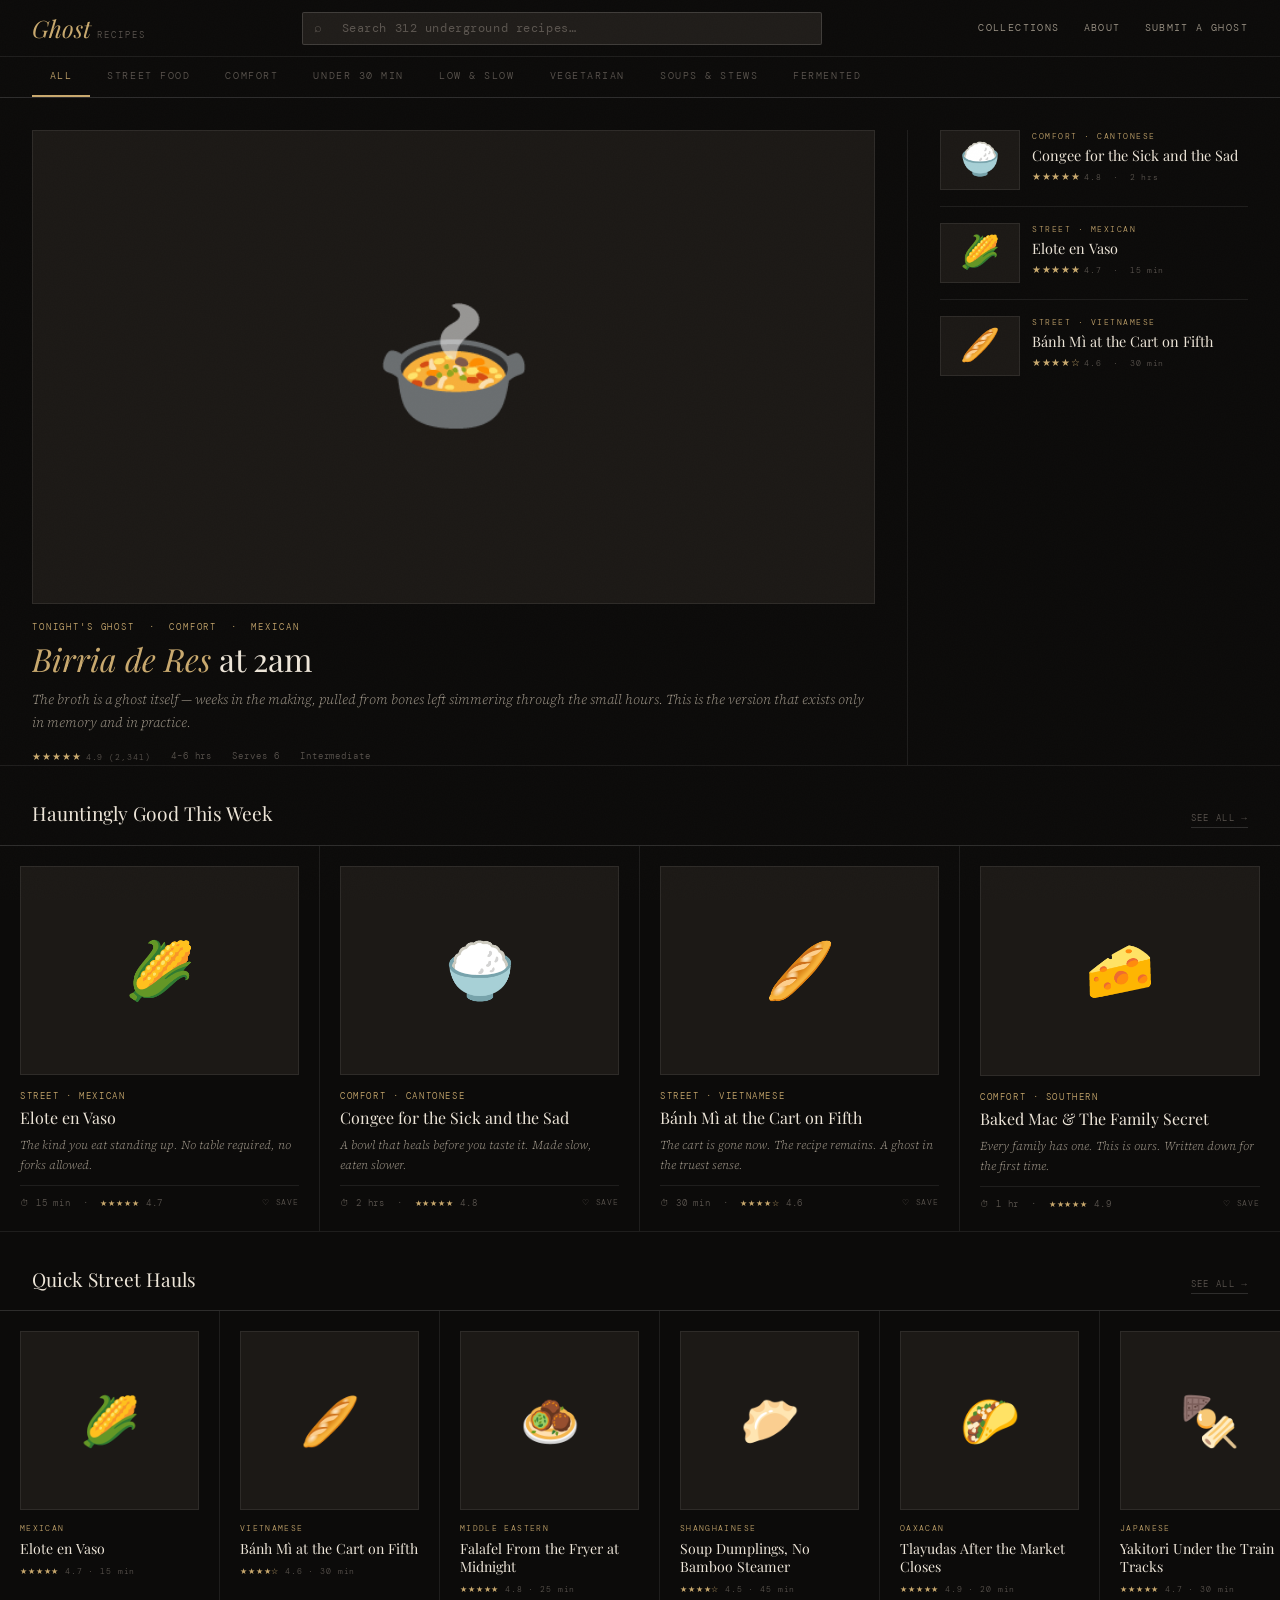
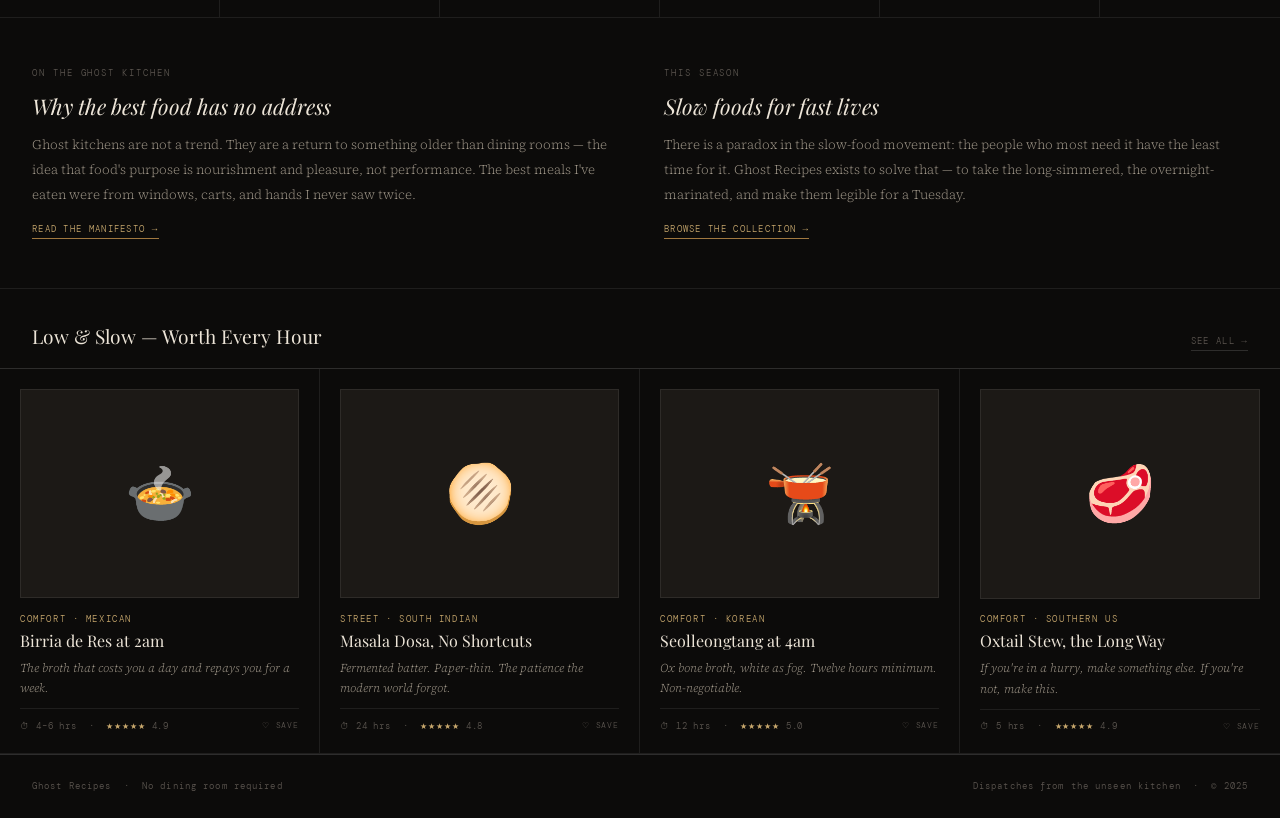
==== ghost-recipes-fn/index.html @ 0c02352e "[descriptive message]" ====
<!DOCTYPE html>
<html lang="en">
<head>
<meta charset="UTF-8">
<meta name="viewport" content="width=device-width, initial-scale=1.0">
<title>Ghost Recipes</title>
<link rel="preconnect" href="https://fonts.googleapis.com">
<link rel="preconnect" href="https://fonts.gstatic.com" crossorigin>
<link href="https://fonts.googleapis.com/css2?family=Playfair+Display:ital,wght@0,400;0,500;0,700;1,400;1,500&family=Source+Serif+4:ital,wght@0,300;0,400;1,300;1,400&family=DM+Mono:wght@300;400&display=swap" rel="stylesheet">
<link rel="stylesheet" href="styles.css">
</head>
<body>

<!-- ═══ MASTHEAD ═══ -->
<header class="masthead">
  <div class="masthead-top">
    <div class="logo-wrap" onclick="goHome()">
      <span class="logo-ghost">Ghost</span>
      <span class="logo-recipes">Recipes</span>
    </div>
    <div class="search-wrap">
      <span class="search-icon">⌕</span>
      <input type="text" placeholder="Search 312 underground recipes…" oninput="handleSearch(this.value)">
    </div>
    <nav class="masthead-links">
      <a href="#">Collections</a>
      <a href="#">About</a>
      <a href="#">Submit a Ghost</a>
    </nav>
  </div>
  <div class="category-nav">
    <button class="cat-btn active" onclick="setCategory('all',this)">All</button>
    <button class="cat-btn" onclick="setCategory('street',this)">Street Food</button>
    <button class="cat-btn" onclick="setCategory('comfort',this)">Comfort</button>
    <button class="cat-btn" onclick="setCategory('quick',this)">Under 30 Min</button>
    <button class="cat-btn" onclick="setCategory('slow',this)">Low &amp; Slow</button>
    <button class="cat-btn" onclick="setCategory('vegetarian',this)">Vegetarian</button>
    <button class="cat-btn" onclick="setCategory('soups',this)">Soups &amp; Stews</button>
    <button class="cat-btn" onclick="setCategory('fermented',this)">Fermented</button>
  </div>
</header>

<!-- ═══ HOME ═══ -->
<div class="page active" id="homePage">

  <div class="hero-strip">
    <div class="hero-main" onclick="openRecipe('birria')">
      <div class="hero-image"><div class="hero-image-inner">🍲</div></div>
      <p class="hero-label">Tonight's Ghost &nbsp;·&nbsp; Comfort &nbsp;·&nbsp; Mexican</p>
      <h1 class="hero-title"><em>Birria de Res</em> at 2am</h1>
      <p class="hero-desc">The broth is a ghost itself — weeks in the making, pulled from bones left simmering through the small hours. This is the version that exists only in memory and in practice.</p>
      <div class="hero-meta">
        <span><span class="stars">★★★★★</span><span class="stars-count">4.9 (2,341)</span></span>
        <span>4–6 hrs</span><span>Serves 6</span><span>Intermediate</span>
      </div>
    </div>
    <div class="hero-sidebar">
      <div class="hero-side-card" onclick="openRecipe('congee')">
        <div class="side-thumb">🍚</div>
        <div>
          <p class="side-label">Comfort · Cantonese</p>
          <p class="side-title">Congee for the Sick and the Sad</p>
          <p class="side-meta"><span class="stars">★★★★★</span><span class="stars-count">4.8</span> &nbsp;·&nbsp; 2 hrs</p>
        </div>
      </div>
      <div class="hero-side-card" onclick="openRecipe('elote')">
        <div class="side-thumb">🌽</div>
        <div>
          <p class="side-label">Street · Mexican</p>
          <p class="side-title">Elote en Vaso</p>
          <p class="side-meta"><span class="stars">★★★★★</span><span class="stars-count">4.7</span> &nbsp;·&nbsp; 15 min</p>
        </div>
      </div>
      <div class="hero-side-card" onclick="openRecipe('banh-mi')">
        <div class="side-thumb">🥖</div>
        <div>
          <p class="side-label">Street · Vietnamese</p>
          <p class="side-title">Bánh Mì at the Cart on Fifth</p>
          <p class="side-meta"><span class="stars">★★★★☆</span><span class="stars-count">4.6</span> &nbsp;·&nbsp; 30 min</p>
        </div>
      </div>
    </div>
  </div>

  <div class="section-head"><h2 class="section-title">Hauntingly Good This Week</h2><a class="section-link">See all →</a></div>
  <div class="card-grid" id="mainGrid">

    <div class="recipe-card" onclick="openRecipe('elote')" data-cat="street quick">
      <div class="card-thumb"><div class="card-thumb-inner">🌽</div></div>
      <p class="card-label">Street · Mexican</p>
      <h3 class="card-title">Elote en Vaso</h3>
      <p class="card-desc">The kind you eat standing up. No table required, no forks allowed.</p>
      <div class="card-footer">
        <span class="card-time">⏱ 15 min &nbsp;·&nbsp; <span class="stars" style="font-size:.5rem">★★★★★</span> 4.7</span>
        <button class="save-btn" onclick="toggleSave(event,this)">♡ Save</button>
      </div>
    </div>

    <div class="recipe-card" onclick="openRecipe('congee')" data-cat="comfort slow soups">
      <div class="card-thumb"><div class="card-thumb-inner">🍚</div></div>
      <p class="card-label">Comfort · Cantonese</p>
      <h3 class="card-title">Congee for the Sick and the Sad</h3>
      <p class="card-desc">A bowl that heals before you taste it. Made slow, eaten slower.</p>
      <div class="card-footer">
        <span class="card-time">⏱ 2 hrs &nbsp;·&nbsp; <span class="stars" style="font-size:.5rem">★★★★★</span> 4.8</span>
        <button class="save-btn" onclick="toggleSave(event,this)">♡ Save</button>
      </div>
    </div>

    <div class="recipe-card" onclick="openRecipe('banh-mi')" data-cat="street quick">
      <div class="card-thumb"><div class="card-thumb-inner">🥖</div></div>
      <p class="card-label">Street · Vietnamese</p>
      <h3 class="card-title">Bánh Mì at the Cart on Fifth</h3>
      <p class="card-desc">The cart is gone now. The recipe remains. A ghost in the truest sense.</p>
      <div class="card-footer">
        <span class="card-time">⏱ 30 min &nbsp;·&nbsp; <span class="stars" style="font-size:.5rem">★★★★☆</span> 4.6</span>
        <button class="save-btn" onclick="toggleSave(event,this)">♡ Save</button>
      </div>
    </div>

    <div class="recipe-card" onclick="openRecipe('mac')" data-cat="comfort">
      <div class="card-thumb"><div class="card-thumb-inner">🧀</div></div>
      <p class="card-label">Comfort · Southern</p>
      <h3 class="card-title">Baked Mac &amp; The Family Secret</h3>
      <p class="card-desc">Every family has one. This is ours. Written down for the first time.</p>
      <div class="card-footer">
        <span class="card-time">⏱ 1 hr &nbsp;·&nbsp; <span class="stars" style="font-size:.5rem">★★★★★</span> 4.9</span>
        <button class="save-btn" onclick="toggleSave(event,this)">♡ Save</button>
      </div>
    </div>

  </div>

  <div class="section-head"><h2 class="section-title">Quick Street Hauls</h2><a class="section-link">See all →</a></div>
  <div class="h-list">
    <div class="h-list-inner">
      <div class="h-card" onclick="openRecipe('elote')">
        <div class="h-card-thumb"><div class="h-card-thumb-inner">🌽</div></div>
        <p class="h-card-label">Mexican</p><p class="h-card-title">Elote en Vaso</p>
        <p class="h-card-time"><span class="stars" style="font-size:.5rem">★★★★★</span> 4.7 · 15 min</p>
      </div>
      <div class="h-card" onclick="openRecipe('banh-mi')">
        <div class="h-card-thumb"><div class="h-card-thumb-inner">🥖</div></div>
        <p class="h-card-label">Vietnamese</p><p class="h-card-title">Bánh Mì at the Cart on Fifth</p>
        <p class="h-card-time"><span class="stars" style="font-size:.5rem">★★★★☆</span> 4.6 · 30 min</p>
      </div>
      <div class="h-card">
        <div class="h-card-thumb"><div class="h-card-thumb-inner">🧆</div></div>
        <p class="h-card-label">Middle Eastern</p><p class="h-card-title">Falafel From the Fryer at Midnight</p>
        <p class="h-card-time"><span class="stars" style="font-size:.5rem">★★★★★</span> 4.8 · 25 min</p>
      </div>
      <div class="h-card">
        <div class="h-card-thumb"><div class="h-card-thumb-inner">🥟</div></div>
        <p class="h-card-label">Shanghainese</p><p class="h-card-title">Soup Dumplings, No Bamboo Steamer</p>
        <p class="h-card-time"><span class="stars" style="font-size:.5rem">★★★★☆</span> 4.5 · 45 min</p>
      </div>
      <div class="h-card">
        <div class="h-card-thumb"><div class="h-card-thumb-inner">🌮</div></div>
        <p class="h-card-label">Oaxacan</p><p class="h-card-title">Tlayudas After the Market Closes</p>
        <p class="h-card-time"><span class="stars" style="font-size:.5rem">★★★★★</span> 4.9 · 20 min</p>
      </div>
      <div class="h-card">
        <div class="h-card-thumb"><div class="h-card-thumb-inner">🍢</div></div>
        <p class="h-card-label">Japanese</p><p class="h-card-title">Yakitori Under the Train Tracks</p>
        <p class="h-card-time"><span class="stars" style="font-size:.5rem">★★★★★</span> 4.7 · 30 min</p>
      </div>
    </div>
  </div>

  <div class="editorial-band">
    <div>
      <p class="ed-overline">On the Ghost Kitchen</p>
      <h2 class="ed-title">Why the best food has no address</h2>
      <p class="ed-body">Ghost kitchens are not a trend. They are a return to something older than dining rooms — the idea that food's purpose is nourishment and pleasure, not performance. The best meals I've eaten were from windows, carts, and hands I never saw twice.</p>
      <a class="ed-link" href="#">Read the manifesto →</a>
    </div>
    <div>
      <p class="ed-overline">This Season</p>
      <h2 class="ed-title">Slow foods for fast lives</h2>
      <p class="ed-body">There is a paradox in the slow-food movement: the people who most need it have the least time for it. Ghost Recipes exists to solve that — to take the long-simmered, the overnight-marinated, and make them legible for a Tuesday.</p>
      <a class="ed-link" href="#">Browse the collection →</a>
    </div>
  </div>

  <div class="section-head"><h2 class="section-title">Low &amp; Slow — Worth Every Hour</h2><a class="section-link">See all →</a></div>
  <div class="card-grid">
    <div class="recipe-card" onclick="openRecipe('birria')" data-cat="slow comfort soups">
      <div class="card-thumb"><div class="card-thumb-inner">🍲</div></div>
      <p class="card-label">Comfort · Mexican</p>
      <h3 class="card-title">Birria de Res at 2am</h3>
      <p class="card-desc">The broth that costs you a day and repays you for a week.</p>
      <div class="card-footer">
        <span class="card-time">⏱ 4–6 hrs &nbsp;·&nbsp; <span class="stars" style="font-size:.5rem">★★★★★</span> 4.9</span>
        <button class="save-btn" onclick="toggleSave(event,this)">♡ Save</button>
      </div>
    </div>
    <div class="recipe-card" onclick="openRecipe('dosa')" data-cat="street fermented vegetarian">
      <div class="card-thumb"><div class="card-thumb-inner">🫓</div></div>
      <p class="card-label">Street · South Indian</p>
      <h3 class="card-title">Masala Dosa, No Shortcuts</h3>
      <p class="card-desc">Fermented batter. Paper-thin. The patience the modern world forgot.</p>
      <div class="card-footer">
        <span class="card-time">⏱ 24 hrs &nbsp;·&nbsp; <span class="stars" style="font-size:.5rem">★★★★★</span> 4.8</span>
        <button class="save-btn" onclick="toggleSave(event,this)">♡ Save</button>
      </div>
    </div>
    <div class="recipe-card" data-cat="slow soups comfort">
      <div class="card-thumb"><div class="card-thumb-inner">🫕</div></div>
      <p class="card-label">Comfort · Korean</p>
      <h3 class="card-title">Seolleongtang at 4am</h3>
      <p class="card-desc">Ox bone broth, white as fog. Twelve hours minimum. Non-negotiable.</p>
      <div class="card-footer">
        <span class="card-time">⏱ 12 hrs &nbsp;·&nbsp; <span class="stars" style="font-size:.5rem">★★★★★</span> 5.0</span>
        <button class="save-btn" onclick="toggleSave(event,this)">♡ Save</button>
      </div>
    </div>
    <div class="recipe-card" data-cat="slow comfort">
      <div class="card-thumb"><div class="card-thumb-inner">🥩</div></div>
      <p class="card-label">Comfort · Southern US</p>
      <h3 class="card-title">Oxtail Stew, the Long Way</h3>
      <p class="card-desc">If you're in a hurry, make something else. If you're not, make this.</p>
      <div class="card-footer">
        <span class="card-time">⏱ 5 hrs &nbsp;·&nbsp; <span class="stars" style="font-size:.5rem">★★★★★</span> 4.9</span>
        <button class="save-btn" onclick="toggleSave(event,this)">♡ Save</button>
      </div>
    </div>
  </div>

</div><!-- /homePage -->

<!-- ═══ RECIPE PAGES ═══ -->

<!-- BIRRIA -->
<div class="recipe-page" id="rp-birria">
  <button class="rp-back" onclick="goHome()">← Back to Ghost Recipes</button>
  <div class="rp-hero">
    <div class="rp-hero-img">🍲</div>
    <div class="rp-hero-meta">
      <p class="rp-label">001 · Comfort · Mexican · Jalisco</p>
      <h1 class="rp-title">Birria de Res<br>at 2am</h1>
      <p class="rp-byline">By the Ghost Kitchen Archive &nbsp;·&nbsp; <span class="stars">★★★★★</span><span class="stars-count">4.9 (2,341 made this)</span></p>
      <p class="rp-intro">There is a particular kind of hunger that only arrives after midnight. This recipe exists for that hunger — the one that asks for something warm, slow, and deeply built. Birria is not a recipe. It is a decision to take something seriously.</p>
    </div>
  </div>
  <div class="rp-stats">
    <div class="rp-stat"><p class="rp-stat-label">Total Time</p><p class="rp-stat-val">4–6 hours</p></div>
    <div class="rp-stat"><p class="rp-stat-label">Active Time</p><p class="rp-stat-val">45 min</p></div>
    <div class="rp-stat"><p class="rp-stat-label">Serves</p><p class="rp-stat-val">6</p></div>
    <div class="rp-stat"><p class="rp-stat-label">Difficulty</p><p class="rp-stat-val">Intermediate</p></div>
  </div>
  <div class="rp-body">
    <aside class="rp-ingredients">
      <p class="rp-col-label">Ingredients</p>
      <p class="ing-group-title">The meat</p>
      <div class="ing-item"><span>Chuck roast, bone-in</span><span class="ing-qty">1.5 kg</span></div>
      <div class="ing-item"><span>Short rib or oxtail</span><span class="ing-qty">500 g</span></div>
      <p class="ing-group-title">The chile paste</p>
      <div class="ing-item"><span>Guajillo chiles, dried</span><span class="ing-qty">6</span></div>
      <div class="ing-item"><span>Ancho chiles, dried</span><span class="ing-qty">3</span></div>
      <div class="ing-item"><span>Pasilla chiles, dried</span><span class="ing-qty">2</span></div>
      <div class="ing-item"><span>Roma tomatoes</span><span class="ing-qty">4</span></div>
      <div class="ing-item"><span>White onion</span><span class="ing-qty">1 large</span></div>
      <div class="ing-item"><span>Garlic cloves</span><span class="ing-qty">8</span></div>
      <div class="ing-item"><span>Mexican cinnamon</span><span class="ing-qty">1 stick</span></div>
      <div class="ing-item"><span>Black peppercorns</span><span class="ing-qty">1 tsp</span></div>
      <div class="ing-item"><span>Cumin seeds</span><span class="ing-qty">1 tsp</span></div>
      <div class="ing-item"><span>Dried oregano</span><span class="ing-qty">1 tbsp</span></div>
      <div class="ing-item"><span>Apple cider vinegar</span><span class="ing-qty">2 tbsp</span></div>
      <p class="ing-group-title">The braise</p>
      <div class="ing-item"><span>Beef stock</span><span class="ing-qty">2 L</span></div>
      <div class="ing-item"><span>Bay leaves</span><span class="ing-qty">3</span></div>
      <p class="ing-group-title">To serve</p>
      <div class="ing-item"><span>Corn tortillas</span><span class="ing-qty">12</span></div>
      <div class="ing-item"><span>White onion, diced</span><span class="ing-qty">½</span></div>
      <div class="ing-item"><span>Cilantro, chopped</span><span class="ing-qty">large handful</span></div>
      <div class="ing-item"><span>Lime wedges</span><span class="ing-qty">3</span></div>
      <div class="ing-item"><span>Oaxacan cheese</span><span class="ing-qty">200 g</span></div>
      <p class="ing-yield">6 large servings. Broth keeps 5 days refrigerated.</p>
    </aside>
    <div class="rp-steps">
      <p class="rp-blog-intro">The first time I had birria was from a man who wouldn't tell me his name. He had a cart. He was there every Saturday, positioned between a laundromat and a tire shop, and his consommé was the color of old mahogany.<br><br><strong>Then one Saturday, he wasn't there.</strong> I spent three years trying to reconstruct what he made. This version is not his. It never will be. That's the nature of ghost food.</p>
      <h2 class="rp-blog-h">The broth is everything</h2>
      <p class="rp-blog-p">Birria's soul lives in its consommé. The dried chiles — guajillo, ancho, pasilla — each contribute layers: one gives fruit, one gives smoke, one gives that deep purple color that stains everything it touches, including your memory of it.</p>
      <p class="rp-blog-p">Toast them dry in a heavy pan. Don't rush this. You want them to wake up, not burn. A chile that smells like coffee and dark chocolate is a chile ready to work.</p>
      <blockquote>"The consommé should taste like something has been happening in that pot for a very long time. Because it has."</blockquote>
      <h2 class="rp-blog-h">On the meat</h2>
      <p class="rp-blog-p">Chuck roast, oxtail, short rib — use what speaks to you. The rule is collagen. When the broth cools, it should tremble. That's how you know it worked. Marinate overnight in the chile paste. The next morning, your kitchen will smell like something important is about to happen.</p>
      <p class="steps-label">Method</p>
      <div class="step"><span class="step-n">01</span><p class="step-t">Toast chiles in a dry pan, pressing flat, until darkened and fragrant — about 30 seconds per side. Remove stems and seeds. Soak in 2 cups hot water for 20 minutes.</p></div>
      <div class="step"><span class="step-n">02</span><p class="step-t">Char the tomatoes, onion, and garlic directly over a gas flame or under a broiler until blackened in spots.</p></div>
      <div class="step"><span class="step-n">03</span><p class="step-t">Blend soaked chiles (with soaking liquid), charred vegetables, and all spices with the vinegar until very smooth. Strain through a sieve.</p></div>
      <div class="step"><span class="step-n">04</span><p class="step-t">Coat the beef completely in the chile paste. Cover and refrigerate overnight, minimum 4 hours.</p></div>
      <div class="step"><span class="step-n">05</span><p class="step-t">Sear the marinated beef in a heavy pot over high heat until every surface is deeply browned. Work in batches — don't crowd the pot.</p></div>
      <div class="step"><span class="step-n">06</span><p class="step-t">Add stock, bay leaves, and remaining paste. Bring to a boil, reduce to the lowest simmer, cover, and braise 3–4 hours until meat falls from bone.</p></div>
      <div class="step"><span class="step-n">07</span><p class="step-t">Remove meat and shred. Skim the fat from the broth surface — reserve this fat for dipping the tortillas.</p></div>
      <div class="step"><span class="step-n">08</span><p class="step-t">For quesabirria: dip tortilla in reserved fat, press onto a hot griddle, add meat and cheese, fold, cook until crisp and red. Dip every bite back into the hot consommé.</p></div>
    </div>
  </div>
</div>

<!-- ELOTE -->
<div class="recipe-page" id="rp-elote">
  <button class="rp-back" onclick="goHome()">← Back to Ghost Recipes</button>
  <div class="rp-hero">
    <div class="rp-hero-img">🌽</div>
    <div class="rp-hero-meta">
      <p class="rp-label">002 · Street Food · Mexican · Mexico City</p>
      <h1 class="rp-title">Elote en Vaso</h1>
      <p class="rp-byline">By the Ghost Kitchen Archive &nbsp;·&nbsp; <span class="stars">★★★★★</span><span class="stars-count">4.7 (1,822 made this)</span></p>
      <p class="rp-intro">You don't sit down for elote en vaso. You take it from the vendor's hand, find a wall to lean against, and eat while watching the street happen around you. This is that experience, bottled.</p>
    </div>
  </div>
  <div class="rp-stats">
    <div class="rp-stat"><p class="rp-stat-label">Total Time</p><p class="rp-stat-val">15 minutes</p></div>
    <div class="rp-stat"><p class="rp-stat-label">Active Time</p><p class="rp-stat-val">15 min</p></div>
    <div class="rp-stat"><p class="rp-stat-label">Serves</p><p class="rp-stat-val">1</p></div>
    <div class="rp-stat"><p class="rp-stat-label">Difficulty</p><p class="rp-stat-val">Easy</p></div>
  </div>
  <div class="rp-body">
    <aside class="rp-ingredients">
      <p class="rp-col-label">Ingredients</p>
      <div class="ing-item"><span>Corn kernels (2 cobs or frozen)</span><span class="ing-qty">250 g</span></div>
      <div class="ing-item"><span>Butter</span><span class="ing-qty">1 tbsp</span></div>
      <div class="ing-item"><span>Mayonnaise</span><span class="ing-qty">2 tbsp</span></div>
      <div class="ing-item"><span>Crema mexicana</span><span class="ing-qty">2 tbsp</span></div>
      <div class="ing-item"><span>Cotija cheese, crumbled</span><span class="ing-qty">30 g</span></div>
      <div class="ing-item"><span>Tajín or chile-lime powder</span><span class="ing-qty">to taste</span></div>
      <div class="ing-item"><span>Lime</span><span class="ing-qty">1</span></div>
      <div class="ing-item"><span>Salt</span><span class="ing-qty">pinch</span></div>
      <p class="ing-yield">Serves 1. Scale freely.</p>
    </aside>
    <div class="rp-steps">
      <p class="rp-blog-intro">The genius of elote en vaso is that it takes something primitive — boiled corn — and layers it with opposing textures and temperatures until it becomes something unreasonable.<br><br><strong>The corn should be hot. The crema should be cold.</strong> The chile should burn slightly. The lime should cut through all of it.</p>
      <blockquote>"Street food is not about technique. It is about the right things in the right order, unapologetically."</blockquote>
      <p class="steps-label">Method</p>
      <div class="step"><span class="step-n">01</span><p class="step-t">Cook corn in boiling salted water 5 minutes, or sauté in butter over high heat until edges caramelize — this gives better texture and more flavor.</p></div>
      <div class="step"><span class="step-n">02</span><p class="step-t">Spoon the hot corn into a cup or deep bowl.</p></div>
      <div class="step"><span class="step-n">03</span><p class="step-t">Add the mayonnaise and crema. Stir gently until the corn is coated.</p></div>
      <div class="step"><span class="step-n">04</span><p class="step-t">Top with crumbled cotija — not grated. Crumbled gives pockets of salt.</p></div>
      <div class="step"><span class="step-n">05</span><p class="step-t">Dust generously with Tajín. Generously means more than you're comfortable with.</p></div>
      <div class="step"><span class="step-n">06</span><p class="step-t">Squeeze the lime over everything. Eat immediately, standing if possible.</p></div>
    </div>
  </div>
</div>

<!-- CONGEE -->
<div class="recipe-page" id="rp-congee">
  <button class="rp-back" onclick="goHome()">← Back to Ghost Recipes</button>
  <div class="rp-hero">
    <div class="rp-hero-img">🍚</div>
    <div class="rp-hero-meta">
      <p class="rp-label">003 · Comfort · Cantonese · Guangdong</p>
      <h1 class="rp-title">Congee for the Sick and the Sad</h1>
      <p class="rp-byline">By the Ghost Kitchen Archive &nbsp;·&nbsp; <span class="stars">★★★★★</span><span class="stars-count">4.8 (3,107 made this)</span></p>
      <p class="rp-intro">In Cantonese households, congee is the answer to most questions. Flu? Congee. Breakup? Congee. Can't sleep and the world feels wrong at 3am? There is a pot on the stove. It has been there for you, all along.</p>
    </div>
  </div>
  <div class="rp-stats">
    <div class="rp-stat"><p class="rp-stat-label">Total Time</p><p class="rp-stat-val">2 hours</p></div>
    <div class="rp-stat"><p class="rp-stat-label">Active Time</p><p class="rp-stat-val">20 min</p></div>
    <div class="rp-stat"><p class="rp-stat-label">Serves</p><p class="rp-stat-val">2–3</p></div>
    <div class="rp-stat"><p class="rp-stat-label">Difficulty</p><p class="rp-stat-val">Easy</p></div>
  </div>
  <div class="rp-body">
    <aside class="rp-ingredients">
      <p class="rp-col-label">Ingredients</p>
      <div class="ing-item"><span>Jasmine rice</span><span class="ing-qty">200 g</span></div>
      <div class="ing-item"><span>Chicken or pork stock</span><span class="ing-qty">2 L</span></div>
      <div class="ing-item"><span>Fresh ginger, sliced</span><span class="ing-qty">4–5 coins</span></div>
      <div class="ing-item"><span>Garlic cloves, crushed</span><span class="ing-qty">2</span></div>
      <div class="ing-item"><span>Sesame oil</span><span class="ing-qty">1 tsp</span></div>
      <div class="ing-item"><span>Soy sauce</span><span class="ing-qty">to taste</span></div>
      <div class="ing-item"><span>White pepper</span><span class="ing-qty">pinch</span></div>
      <p class="ing-group-title">To garnish (choose)</p>
      <div class="ing-item"><span>Spring onion, sliced</span><span class="ing-qty">2 stalks</span></div>
      <div class="ing-item"><span>Century egg, sliced</span><span class="ing-qty">1</span></div>
      <div class="ing-item"><span>Fried shallots</span><span class="ing-qty">handful</span></div>
      <p class="ing-yield">Serves 2–3. Add water when reheating.</p>
    </aside>
    <div class="rp-steps">
      <p class="rp-blog-intro">Congee is rice that has given up its form entirely — surrendered to water and heat until it becomes something ancient and gentle and soft.<br><br><strong>The ratio is 1:10.</strong> One cup of rice to ten cups of stock. You will doubt this. By the end, the rice will have dissolved into the liquid, becoming something that is neither rice nor soup but its own category.</p>
      <blockquote>"My grandmother never measured. She just knew when it was ready — when the spoon drew a slow wave across the surface that closed behind itself."</blockquote>
      <p class="steps-label">Method</p>
      <div class="step"><span class="step-n">01</span><p class="step-t">Rinse the rice once under cold water. Don't over-rinse — you want some starch. That starch makes congee silky rather than watery.</p></div>
      <div class="step"><span class="step-n">02</span><p class="step-t">Bring the stock to a boil with the ginger and crushed garlic. Add the rinsed rice and stir once.</p></div>
      <div class="step"><span class="step-n">03</span><p class="step-t">Reduce to the very lowest simmer your stove can manage. Cover with the lid slightly ajar. Cook 60–90 minutes, stirring every 15 minutes.</p></div>
      <div class="step"><span class="step-n">04</span><p class="step-t">The congee is ready when the rice has dissolved completely and the texture is uniform, thick, and slides slowly off a spoon.</p></div>
      <div class="step"><span class="step-n">05</span><p class="step-t">Season with soy sauce and white pepper. Finish with a drizzle of sesame oil.</p></div>
      <div class="step"><span class="step-n">06</span><p class="step-t">Ladle into deep bowls. Top with chosen garnishes. Eat slowly, preferably in silence.</p></div>
    </div>
  </div>
</div>

<!-- BÁNH MÌ -->
<div class="recipe-page" id="rp-banh-mi">
  <button class="rp-back" onclick="goHome()">← Back to Ghost Recipes</button>
  <div class="rp-hero">
    <div class="rp-hero-img">🥖</div>
    <div class="rp-hero-meta">
      <p class="rp-label">004 · Street Food · Vietnamese · Saigon</p>
      <h1 class="rp-title">Bánh Mì at the Cart on Fifth</h1>
      <p class="rp-byline">By the Ghost Kitchen Archive &nbsp;·&nbsp; <span class="stars">★★★★☆</span><span class="stars-count">4.6 (987 made this)</span></p>
      <p class="rp-intro">Some recipes are recipes. Some are eulogies. This is both. The cart on Fifth Street disappeared one Tuesday in November. What remained: a baguette with impossible crunch, a pâté of two continents, and a woman who never wrote anything down.</p>
    </div>
  </div>
  <div class="rp-stats">
    <div class="rp-stat"><p class="rp-stat-label">Total Time</p><p class="rp-stat-val">30 min + overnight</p></div>
    <div class="rp-stat"><p class="rp-stat-label">Active Time</p><p class="rp-stat-val">30 min</p></div>
    <div class="rp-stat"><p class="rp-stat-label">Serves</p><p class="rp-stat-val">2</p></div>
    <div class="rp-stat"><p class="rp-stat-label">Difficulty</p><p class="rp-stat-val">Easy</p></div>
  </div>
  <div class="rp-body">
    <aside class="rp-ingredients">
      <p class="rp-col-label">Ingredients</p>
      <p class="ing-group-title">The pickle (night before)</p>
      <div class="ing-item"><span>Daikon, julienned</span><span class="ing-qty">100 g</span></div>
      <div class="ing-item"><span>Carrot, julienned</span><span class="ing-qty">100 g</span></div>
      <div class="ing-item"><span>Rice vinegar</span><span class="ing-qty">100 ml</span></div>
      <div class="ing-item"><span>White sugar</span><span class="ing-qty">2 tbsp</span></div>
      <div class="ing-item"><span>Fine salt</span><span class="ing-qty">1 tsp</span></div>
      <p class="ing-group-title">The sandwich</p>
      <div class="ing-item"><span>French demi-baguette</span><span class="ing-qty">1 per person</span></div>
      <div class="ing-item"><span>Pork liver pâté</span><span class="ing-qty">60 g</span></div>
      <div class="ing-item"><span>Char siu pork, sliced</span><span class="ing-qty">100 g</span></div>
      <div class="ing-item"><span>Cucumber, thin sliced</span><span class="ing-qty">½</span></div>
      <div class="ing-item"><span>Jalapeño rings</span><span class="ing-qty">4–6</span></div>
      <div class="ing-item"><span>Fresh cilantro</span><span class="ing-qty">large handful</span></div>
      <div class="ing-item"><span>Mayonnaise</span><span class="ing-qty">1 tbsp</span></div>
      <div class="ing-item"><span>Maggi seasoning</span><span class="ing-qty">a drizzle</span></div>
      <p class="ing-yield">Serves 2. Pickle keeps 2 weeks refrigerated.</p>
    </aside>
    <div class="rp-steps">
      <p class="rp-blog-intro">The genius of bánh mì is that it is a French baguette that has been entirely taken over by Vietnam and refuses to give it back.<br><br><strong>She made these for thirty years.</strong> I watched her for one. This is what I remember.</p>
      <blockquote>"The bread must shatter when you bite it. If it doesn't shatter, it's not ready."</blockquote>
      <p class="steps-label">Method</p>
      <div class="step"><span class="step-n">01</span><p class="step-t">Night before: dissolve sugar and salt in warm rice vinegar and enough water to cover. Submerge julienned daikon and carrot. Refrigerate overnight — they should taste sharp enough to make you flinch.</p></div>
      <div class="step"><span class="step-n">02</span><p class="step-t">Toast the baguette in a hot oven at 200°C for 5 minutes. It should crack audibly when pressed.</p></div>
      <div class="step"><span class="step-n">03</span><p class="step-t">Slice open but not all the way through. Spread the inside with mayonnaise, then a heavy layer of pâté.</p></div>
      <div class="step"><span class="step-n">04</span><p class="step-t">Layer in char siu, drained pickled vegetables, then cucumber, then jalapeño.</p></div>
      <div class="step"><span class="step-n">05</span><p class="step-t">Pack in a serious amount of cilantro. This is not garnish — it is structural.</p></div>
      <div class="step"><span class="step-n">06</span><p class="step-t">Drizzle with Maggi. Close. Eat immediately, over a sink. There is no dignified way to do this.</p></div>
    </div>
  </div>
</div>

<!-- MAC -->
<div class="recipe-page" id="rp-mac">
  <button class="rp-back" onclick="goHome()">← Back to Ghost Recipes</button>
  <div class="rp-hero">
    <div class="rp-hero-img">🧀</div>
    <div class="rp-hero-meta">
      <p class="rp-label">005 · Comfort · Southern US</p>
      <h1 class="rp-title">Baked Mac &amp; The Family Secret</h1>
      <p class="rp-byline">By the Ghost Kitchen Archive &nbsp;·&nbsp; <span class="stars">★★★★★</span><span class="stars-count">4.9 (4,502 made this)</span></p>
      <p class="rp-intro">This recipe does not appear in any cookbook. It existed only in the memory of one woman, passed in pieces to her children, never written down because she believed you had to earn a recipe by watching it made enough times. She was right.</p>
    </div>
  </div>
  <div class="rp-stats">
    <div class="rp-stat"><p class="rp-stat-label">Total Time</p><p class="rp-stat-val">1 hour</p></div>
    <div class="rp-stat"><p class="rp-stat-label">Active Time</p><p class="rp-stat-val">20 min</p></div>
    <div class="rp-stat"><p class="rp-stat-label">Serves</p><p class="rp-stat-val">8–10</p></div>
    <div class="rp-stat"><p class="rp-stat-label">Difficulty</p><p class="rp-stat-val">Easy</p></div>
  </div>
  <div class="rp-body">
    <aside class="rp-ingredients">
      <p class="rp-col-label">Ingredients</p>
      <div class="ing-item"><span>Elbow macaroni</span><span class="ing-qty">500 g</span></div>
      <div class="ing-item"><span>Sharp cheddar, grated</span><span class="ing-qty">300 g</span></div>
      <div class="ing-item"><span>Gruyère, grated</span><span class="ing-qty">150 g</span></div>
      <div class="ing-item"><span>American cheese</span><span class="ing-qty">2 slices</span></div>
      <div class="ing-item"><span>Whole milk</span><span class="ing-qty">500 ml</span></div>
      <div class="ing-item"><span>Evaporated milk</span><span class="ing-qty">1 can</span></div>
      <div class="ing-item"><span>Eggs</span><span class="ing-qty">2 large</span></div>
      <div class="ing-item"><span>Unsalted butter</span><span class="ing-qty">60 g</span></div>
      <div class="ing-item"><span>Dry mustard powder</span><span class="ing-qty">1 tsp</span></div>
      <div class="ing-item"><span>Cayenne pepper</span><span class="ing-qty">¼ tsp</span></div>
      <div class="ing-item"><span>Salt and white pepper</span><span class="ing-qty">to taste</span></div>
      <p class="ing-yield">Serves 8–10. A dish for crowds, holidays, and grief.</p>
    </aside>
    <div class="rp-steps">
      <p class="rp-blog-intro">There are two kinds of macaroni and cheese. The kind from a packet, and the kind baked in a pan with a crust that crackles when you press it.<br><br><strong>This is the second kind.</strong> The secret is the egg. Two eggs whisked into the custard base give the whole thing structure. The mac should quiver when you cut into it.</p>
      <blockquote>"She always said three cheeses minimum. She always used five."</blockquote>
      <p class="steps-label">Method</p>
      <div class="step"><span class="step-n">01</span><p class="step-t">Cook macaroni in heavily salted water until just barely al dente — it continues cooking in the oven. Drain and toss immediately with the butter.</p></div>
      <div class="step"><span class="step-n">02</span><p class="step-t">Whisk together eggs, whole milk, and evaporated milk with mustard powder, cayenne, salt, and white pepper.</p></div>
      <div class="step"><span class="step-n">03</span><p class="step-t">Combine buttered macaroni with two-thirds of the grated cheeses and the torn American cheese slices. Stir until cheese begins to melt into the hot pasta.</p></div>
      <div class="step"><span class="step-n">04</span><p class="step-t">Pour the egg-milk mixture over the pasta and stir gently. Pour into a buttered 9×13 baking dish.</p></div>
      <div class="step"><span class="step-n">05</span><p class="step-t">Top with remaining grated cheese. Bake at 175°C (350°F) for 35–40 minutes until top is golden and edges are bubbling.</p></div>
      <div class="step"><span class="step-n">06</span><p class="step-t">Rest 10 minutes before serving. The custard needs to set. Resist.</p></div>
    </div>
  </div>
</div>

<!-- DOSA -->
<div class="recipe-page" id="rp-dosa">
  <button class="rp-back" onclick="goHome()">← Back to Ghost Recipes</button>
  <div class="rp-hero">
    <div class="rp-hero-img">🫓</div>
    <div class="rp-hero-meta">
      <p class="rp-label">006 · Street Food · South Indian · Karnataka</p>
      <h1 class="rp-title">Masala Dosa, No Shortcuts</h1>
      <p class="rp-byline">By the Ghost Kitchen Archive &nbsp;·&nbsp; <span class="stars">★★★★★</span><span class="stars-count">4.8 (1,430 made this)</span></p>
      <p class="rp-intro">You cannot make a real dosa fast. The batter must ferment. The fermentation takes the night. The night is not optional. Any recipe that promises dosa in under an hour is lying to you about what dosa is.</p>
    </div>
  </div>
  <div class="rp-stats">
    <div class="rp-stat"><p class="rp-stat-label">Total Time</p><p class="rp-stat-val">24 hrs + 30 min</p></div>
    <div class="rp-stat"><p class="rp-stat-label">Active Time</p><p class="rp-stat-val">30 min</p></div>
    <div class="rp-stat"><p class="rp-stat-label">Serves</p><p class="rp-stat-val">4</p></div>
    <div class="rp-stat"><p class="rp-stat-label">Difficulty</p><p class="rp-stat-val">Advanced</p></div>
  </div>
  <div class="rp-body">
    <aside class="rp-ingredients">
      <p class="rp-col-label">Ingredients</p>
      <p class="ing-group-title">The batter (start night before)</p>
      <div class="ing-item"><span>Parboiled rice</span><span class="ing-qty">300 g</span></div>
      <div class="ing-item"><span>Urad dal (split)</span><span class="ing-qty">100 g</span></div>
      <div class="ing-item"><span>Fenugreek seeds</span><span class="ing-qty">½ tsp</span></div>
      <div class="ing-item"><span>Salt</span><span class="ing-qty">1½ tsp</span></div>
      <p class="ing-group-title">The masala filling</p>
      <div class="ing-item"><span>Potatoes, boiled</span><span class="ing-qty">4 medium</span></div>
      <div class="ing-item"><span>Mustard seeds</span><span class="ing-qty">1 tsp</span></div>
      <div class="ing-item"><span>Curry leaves</span><span class="ing-qty">12</span></div>
      <div class="ing-item"><span>Green chillies</span><span class="ing-qty">2</span></div>
      <div class="ing-item"><span>Ginger, grated</span><span class="ing-qty">1 tsp</span></div>
      <div class="ing-item"><span>Turmeric</span><span class="ing-qty">½ tsp</span></div>
      <div class="ing-item"><span>White onion, thin sliced</span><span class="ing-qty">1</span></div>
      <div class="ing-item"><span>Neutral oil or ghee</span><span class="ing-qty">2 tbsp</span></div>
      <p class="ing-yield">Makes 8–10 dosas. Batter improves on day 2.</p>
    </aside>
    <div class="rp-steps">
      <p class="rp-blog-intro">Dosa is what happens when you trust time and live cultures to do the work that machines cannot. The fermentation is where the flavor lives.<br><br><strong>Grind with cold water only</strong> — the cold matters; heat kills the culture before it starts. In 18–24 hours the batter will have grown, bubbled, and become something that smells faintly sour and deeply alive.</p>
      <blockquote>"The batter is ready when it smells like the street outside a tiffin shop at 7am."</blockquote>
      <p class="steps-label">Method — the batter</p>
      <div class="step"><span class="step-n">01</span><p class="step-t">Soak rice and urad dal separately in cold water for 6–8 hours. Soak the fenugreek seeds with the dal.</p></div>
      <div class="step"><span class="step-n">02</span><p class="step-t">Drain and grind both separately with cold water until very smooth. Combine, add salt, mix well. Cover loosely and leave in a warm spot (28–32°C) for 18–24 hours. Refrigerate until needed.</p></div>
      <p class="steps-label">Method — the masala</p>
      <div class="step"><span class="step-n">03</span><p class="step-t">Heat oil in a pan. Add mustard seeds and cover — they will pop. Add curry leaves, chillies, and ginger. Sauté 30 seconds.</p></div>
      <div class="step"><span class="step-n">04</span><p class="step-t">Add sliced onion and cook until soft and golden. Add turmeric. Add boiled potatoes, roughly crushed (not mashed). Season. Cook 2 minutes.</p></div>
      <p class="steps-label">Method — cooking the dosa</p>
      <div class="step"><span class="step-n">05</span><p class="step-t">Heat a flat cast-iron or non-stick pan over high heat until very hot. Reduce to medium-high. Pour a ladleful of batter in the center and spread in fast outward circles until paper-thin.</p></div>
      <div class="step"><span class="step-n">06</span><p class="step-t">Drizzle oil around the edges. Cook until edges lift and bottom is golden and crisp — about 2 minutes. Spoon masala along the center, fold, serve immediately.</p></div>
    </div>
  </div>
</div>

<footer>
  <span>Ghost Recipes &nbsp;·&nbsp; No dining room required</span>
  <span>Dispatches from the unseen kitchen &nbsp;·&nbsp; © 2025</span>
</footer>

<script>
function goHome() {
  document.getElementById('homePage').classList.add('active');
  document.querySelectorAll('.recipe-page').forEach(p => p.classList.remove('visible'));
  window.scrollTo({ top: 0, behavior: 'smooth' });
}

function openRecipe(id) {
  document.getElementById('homePage').classList.remove('active');
  document.querySelectorAll('.recipe-page').forEach(p => p.classList.remove('visible'));
  const page = document.getElementById('rp-' + id);
  if (page) { page.classList.add('visible'); window.scrollTo({ top: 0, behavior: 'smooth' }); }
}

function setCategory(cat, btn) {
  document.querySelectorAll('.cat-btn').forEach(b => b.classList.remove('active'));
  btn.classList.add('active');
  document.querySelectorAll('#mainGrid .recipe-card').forEach(card => {
    const cats = card.dataset.cat || '';
    card.style.display = (cat === 'all' || cats.includes(cat)) ? '' : 'none';
  });
}

function toggleSave(e, btn) {
  e.stopPropagation();
  const saved = btn.classList.toggle('saved');
  btn.textContent = saved ? '♥ Saved' : '♡ Save';
}

function handleSearch(val) {
  const v = val.toLowerCase();
  if (v.includes('birria')) openRecipe('birria');
  else if (v.includes('elote') || v.includes('corn')) openRecipe('elote');
  else if (v.includes('congee')) openRecipe('congee');
  else if (v.includes('banh') || v.includes('bnh')) openRecipe('banh-mi');
  else if (v.includes('mac')) openRecipe('mac');
  else if (v.includes('dosa')) openRecipe('dosa');
}
</script>
</body>
</html>
---- ghost-recipes-fn/styles.css ----
:root {
  --bg:       #0c0b0a;
  --bg2:      #141210;
  --bg3:      #1c1916;
  --surface:  #201d1a;
  --surface2: #272320;
  --border:   rgba(255,255,255,0.08);
  --border2:  rgba(255,255,255,0.14);
  --text:     #ede5d8;
  --text2:    #a39a8c;
  --text3:    #5c5650;
  --gold:     #c9a96e;
  --gold2:    #a07840;
  --gold-bg:  rgba(201,169,110,0.07);
  --red:      #bf4a39;
  --serif:    'Playfair Display', Georgia, serif;
  --body:     'Source Serif 4', Georgia, serif;
  --mono:     'DM Mono', monospace;
}

*, *::before, *::after { box-sizing: border-box; margin: 0; padding: 0; }
html { font-size: 16px; scroll-behavior: smooth; }

body {
  background: var(--bg);
  color: var(--text);
  font-family: var(--body);
  font-weight: 300;
  line-height: 1.6;
  min-height: 100vh;
  overflow-x: hidden;
}

body::after {
  content: '';
  position: fixed; inset: 0;
  pointer-events: none; z-index: 9999;
  opacity: 0.018;
  background-image: url("data:image/svg+xml,%3Csvg xmlns='http://www.w3.org/2000/svg'%3E%3Cfilter id='n'%3E%3CfeTurbulence type='fractalNoise' baseFrequency='0.75' numOctaves='4' stitchTiles='stitch'/%3E%3C/filter%3E%3Crect width='100%25' height='100%25' filter='url(%23n)'/%3E%3C/svg%3E");
  background-size: 180px;
}

a { text-decoration: none; color: inherit; }
button { cursor: pointer; background: none; border: none; font: inherit; color: inherit; }

/* ── MASTHEAD ── */
.masthead {
  background: var(--bg);
  border-bottom: 1px solid var(--border2);
  position: sticky; top: 0; z-index: 200;
}
.masthead-top {
  display: flex; align-items: center;
  justify-content: space-between;
  padding: 0 2rem; height: 56px; gap: 1.5rem;
}
.logo-wrap { display: flex; align-items: baseline; gap: 0.4rem; flex-shrink: 0; cursor: pointer; }
.logo-ghost { font-family: var(--serif); font-style: italic; font-size: 1.5rem; color: var(--gold); }
.logo-recipes { font-family: var(--mono); font-size: 0.55rem; letter-spacing: 0.22em; text-transform: uppercase; color: var(--text3); }

.search-wrap { flex: 1; max-width: 520px; position: relative; }
.search-wrap input {
  width: 100%; background: var(--surface);
  border: 1px solid var(--border2); border-radius: 2px;
  padding: 0.5rem 1rem 0.5rem 2.4rem;
  font-family: var(--mono); font-size: 0.72rem;
  color: var(--text); letter-spacing: 0.05em; outline: none;
  transition: border-color 0.2s;
}
.search-wrap input::placeholder { color: var(--text3); }
.search-wrap input:focus { border-color: var(--gold2); }
.search-icon { position: absolute; left: 0.75rem; top: 50%; transform: translateY(-50%); color: var(--text3); font-size: 0.8rem; pointer-events: none; }

.masthead-links { display: flex; gap: 1.5rem; align-items: center; flex-shrink: 0; }
.masthead-links a { font-family: var(--mono); font-size: 0.62rem; letter-spacing: 0.14em; text-transform: uppercase; color: var(--text2); transition: color 0.2s; }
.masthead-links a:hover { color: var(--gold); }

.category-nav { display: flex; padding: 0 2rem; border-top: 1px solid var(--border); overflow-x: auto; scrollbar-width: none; }
.category-nav::-webkit-scrollbar { display: none; }
.cat-btn { font-family: var(--mono); font-size: 0.6rem; letter-spacing: 0.16em; text-transform: uppercase; color: var(--text3); padding: 0.7rem 1.1rem; white-space: nowrap; border-bottom: 2px solid transparent; transition: all 0.2s; }
.cat-btn:hover { color: var(--text2); }
.cat-btn.active { color: var(--gold); border-bottom-color: var(--gold); }

/* ── PAGES ── */
.page { display: none; }
.page.active { display: block; }
.recipe-page { display: none; }
.recipe-page.visible { display: block; }

/* ── HERO STRIP ── */
.hero-strip {
  display: grid; grid-template-columns: 1fr 340px;
  max-width: 1280px; margin: 0 auto;
  padding: 2rem 2rem 0;
  border-bottom: 1px solid var(--border);
}
.hero-main { position: relative; cursor: pointer; overflow: hidden; border-right: 1px solid var(--border); padding-right: 2rem; }
.hero-image { width: 100%; aspect-ratio: 16/9; background: var(--bg3); border: 1px solid var(--border); overflow: hidden; display: flex; align-items: center; justify-content: center; }
.hero-image-inner { font-size: 8rem; transition: transform 0.5s ease; width: 100%; height: 100%; display: flex; align-items: center; justify-content: center; }
.hero-main:hover .hero-image-inner { transform: scale(1.03); }
.hero-label { font-family: var(--mono); font-size: 0.58rem; letter-spacing: 0.2em; text-transform: uppercase; color: var(--gold); margin: 1rem 0 0.4rem; }
.hero-title { font-family: var(--serif); font-size: 2rem; font-weight: 400; line-height: 1.15; margin-bottom: 0.6rem; color: var(--text); }
.hero-title em { font-style: italic; color: var(--gold); }
.hero-desc { font-size: 0.85rem; color: var(--text2); line-height: 1.75; font-style: italic; }
.hero-meta { display: flex; gap: 1.25rem; margin-top: 0.85rem; font-family: var(--mono); font-size: 0.58rem; letter-spacing: 0.1em; color: var(--text3); flex-wrap: wrap; }

.hero-sidebar { padding-left: 2rem; display: flex; flex-direction: column; }
.hero-side-card { display: grid; grid-template-columns: 80px 1fr; gap: 0.75rem; padding: 1rem 0; border-bottom: 1px solid var(--border); cursor: pointer; transition: opacity 0.2s; }
.hero-side-card:first-child { padding-top: 0; }
.hero-side-card:last-child { border-bottom: none; }
.hero-side-card:hover { opacity: 0.7; }
.side-thumb { width: 80px; height: 60px; background: var(--bg3); border: 1px solid var(--border); display: flex; align-items: center; justify-content: center; font-size: 2rem; flex-shrink: 0; }
.side-label { font-family: var(--mono); font-size: 0.53rem; letter-spacing: 0.18em; text-transform: uppercase; color: var(--gold); margin-bottom: 0.2rem; }
.side-title { font-family: var(--serif); font-size: 0.9rem; line-height: 1.25; color: var(--text); }
.side-meta { font-family: var(--mono); font-size: 0.53rem; letter-spacing: 0.08em; color: var(--text3); margin-top: 0.3rem; }

.stars { color: var(--gold); font-size: 0.65rem; }
.stars-count { font-family: var(--mono); font-size: 0.53rem; color: var(--text3); margin-left: 0.25rem; }

/* ── SECTION HEAD ── */
.section-head { display: flex; align-items: baseline; justify-content: space-between; padding: 2rem 2rem 1rem; max-width: 1280px; margin: 0 auto; border-bottom: 1px solid var(--border2); }
.section-title { font-family: var(--serif); font-size: 1.2rem; font-weight: 400; color: var(--text); }
.section-link { font-family: var(--mono); font-size: 0.58rem; letter-spacing: 0.14em; text-transform: uppercase; color: var(--text3); border-bottom: 1px solid var(--border2); padding-bottom: 1px; transition: color 0.2s; }
.section-link:hover { color: var(--gold); border-color: var(--gold); }

/* ── CARD GRID ── */
.card-grid { display: grid; grid-template-columns: repeat(4, 1fr); max-width: 1280px; margin: 0 auto; border-bottom: 1px solid var(--border); }
.recipe-card { padding: 1.25rem; border-right: 1px solid var(--border); cursor: pointer; transition: background 0.2s; }
.recipe-card:last-child { border-right: none; }
.recipe-card:hover { background: var(--gold-bg); }
.card-thumb { width: 100%; aspect-ratio: 4/3; background: var(--bg3); border: 1px solid var(--border); overflow: hidden; display: flex; align-items: center; justify-content: center; font-size: 3.5rem; margin-bottom: 0.85rem; }
.card-thumb-inner { transition: transform 0.4s ease; width: 100%; height: 100%; display: flex; align-items: center; justify-content: center; }
.recipe-card:hover .card-thumb-inner { transform: scale(1.05); }
.card-label { font-family: var(--mono); font-size: 0.55rem; letter-spacing: 0.18em; text-transform: uppercase; color: var(--gold); margin-bottom: 0.3rem; }
.card-title { font-family: var(--serif); font-size: 1rem; font-weight: 400; line-height: 1.3; color: var(--text); margin-bottom: 0.4rem; }
.card-desc { font-size: 0.75rem; line-height: 1.7; color: var(--text2); margin-bottom: 0.6rem; font-style: italic; }
.card-footer { display: flex; align-items: center; justify-content: space-between; padding-top: 0.6rem; border-top: 1px solid var(--border); }
.card-time { font-family: var(--mono); font-size: 0.55rem; letter-spacing: 0.1em; color: var(--text3); }
.save-btn { font-family: var(--mono); font-size: 0.52rem; letter-spacing: 0.1em; text-transform: uppercase; color: var(--text3); display: flex; align-items: center; gap: 0.3rem; transition: color 0.2s; }
.save-btn:hover, .save-btn.saved { color: var(--gold); }

/* ── H-LIST ── */
.h-list { max-width: 1280px; margin: 0 auto; border-bottom: 1px solid var(--border); }
.h-list-inner { display: flex; overflow-x: auto; scrollbar-width: none; }
.h-list-inner::-webkit-scrollbar { display: none; }
.h-card { flex: 0 0 220px; padding: 1.25rem; border-right: 1px solid var(--border); cursor: pointer; transition: background 0.2s; }
.h-card:hover { background: var(--gold-bg); }
.h-card-thumb { width: 100%; aspect-ratio: 1; background: var(--bg3); border: 1px solid var(--border); overflow: hidden; display: flex; align-items: center; justify-content: center; font-size: 3rem; margin-bottom: 0.75rem; }
.h-card-thumb-inner { transition: transform 0.4s; width: 100%; height: 100%; display: flex; align-items: center; justify-content: center; }
.h-card:hover .h-card-thumb-inner { transform: scale(1.06); }
.h-card-label { font-family: var(--mono); font-size: 0.53rem; letter-spacing: 0.16em; text-transform: uppercase; color: var(--gold); margin-bottom: 0.25rem; }
.h-card-title { font-family: var(--serif); font-size: 0.88rem; line-height: 1.3; color: var(--text); }
.h-card-time { font-family: var(--mono); font-size: 0.53rem; letter-spacing: 0.1em; color: var(--text3); margin-top: 0.4rem; }

/* ── EDITORIAL BAND ── */
.editorial-band { max-width: 1280px; margin: 0 auto; padding: 3rem 2rem; display: grid; grid-template-columns: 1fr 1fr; gap: 3rem; border-bottom: 1px solid var(--border); }
.ed-overline { font-family: var(--mono); font-size: 0.55rem; letter-spacing: 0.22em; text-transform: uppercase; color: var(--text3); margin-bottom: 0.75rem; }
.ed-title { font-family: var(--serif); font-size: 1.35rem; font-style: italic; font-weight: 400; line-height: 1.3; color: var(--text); margin-bottom: 0.75rem; }
.ed-body { font-size: 0.82rem; line-height: 1.9; color: var(--text2); }
.ed-link { display: inline-block; font-family: var(--mono); font-size: 0.58rem; letter-spacing: 0.14em; text-transform: uppercase; color: var(--gold); border-bottom: 1px solid var(--gold2); padding-bottom: 1px; margin-top: 1rem; transition: opacity 0.2s; }
.ed-link:hover { opacity: 0.7; }

/* ── RECIPE PAGE ── */
.rp-back { display: inline-flex; align-items: center; gap: 0.5rem; font-family: var(--mono); font-size: 0.6rem; letter-spacing: 0.14em; text-transform: uppercase; color: var(--text3); padding: 1.25rem 2rem; transition: color 0.2s; border-bottom: 1px solid var(--border); width: 100%; }
.rp-back:hover { color: var(--gold); }

.rp-hero { display: grid; grid-template-columns: 1fr 400px; max-width: 1280px; margin: 0 auto; border-bottom: 1px solid var(--border); }
.rp-hero-img { aspect-ratio: 4/3; background: var(--bg3); display: flex; align-items: center; justify-content: center; font-size: 10rem; border-right: 1px solid var(--border); }
.rp-hero-meta { padding: 2.5rem 2rem; display: flex; flex-direction: column; }
.rp-label { font-family: var(--mono); font-size: 0.58rem; letter-spacing: 0.22em; text-transform: uppercase; color: var(--gold); margin-bottom: 0.75rem; }
.rp-title { font-family: var(--serif); font-size: 2.1rem; font-weight: 400; line-height: 1.1; color: var(--text); margin-bottom: 0.85rem; }
.rp-byline { font-family: var(--mono); font-size: 0.58rem; letter-spacing: 0.1em; color: var(--text3); margin-bottom: 1rem; }
.rp-intro { font-family: var(--body); font-style: italic; font-size: 0.88rem; line-height: 1.85; color: var(--text2); flex: 1; border-top: 1px solid var(--border); padding-top: 1rem; margin-top: 0.5rem; }

.rp-stats { display: grid; grid-template-columns: repeat(4, 1fr); border-top: 1px solid var(--border2); border-bottom: 1px solid var(--border); max-width: 1280px; margin: 0 auto; }
.rp-stat { padding: 1rem 1.5rem; border-right: 1px solid var(--border); text-align: center; }
.rp-stat:last-child { border-right: none; }
.rp-stat-label { font-family: var(--mono); font-size: 0.52rem; letter-spacing: 0.2em; text-transform: uppercase; color: var(--text3); margin-bottom: 0.3rem; }
.rp-stat-val { font-family: var(--serif); font-size: 1rem; color: var(--text); }

.rp-body { display: grid; grid-template-columns: 300px 1fr; max-width: 1280px; margin: 0 auto; border-bottom: 1px solid var(--border); }
.rp-ingredients { border-right: 1px solid var(--border); padding: 2rem; position: sticky; top: 98px; align-self: start; }
.rp-col-label { font-family: var(--mono); font-size: 0.56rem; letter-spacing: 0.22em; text-transform: uppercase; color: var(--text3); margin-bottom: 1rem; padding-bottom: 0.75rem; border-bottom: 1px solid var(--border); }
.ing-group-title { font-family: var(--serif); font-style: italic; font-size: 0.85rem; color: var(--text2); margin: 1rem 0 0.5rem; }
.ing-item { display: flex; justify-content: space-between; align-items: baseline; gap: 0.75rem; padding: 0.5rem 0; border-bottom: 1px solid var(--border); font-size: 0.78rem; color: var(--text2); line-height: 1.4; }
.ing-item:last-of-type { border-bottom: none; }
.ing-qty { font-family: var(--mono); font-size: 0.62rem; letter-spacing: 0.06em; color: var(--gold); white-space: nowrap; flex-shrink: 0; }
.ing-yield { font-family: var(--mono); font-size: 0.58rem; letter-spacing: 0.08em; color: var(--text3); padding-top: 1rem; margin-top: 0.5rem; border-top: 1px solid var(--border); }

.rp-steps { padding: 2rem 2.5rem; }
.rp-blog-intro { font-family: var(--body); font-style: italic; font-size: 1rem; line-height: 1.9; color: var(--text2); margin-bottom: 2rem; border-bottom: 1px solid var(--border); padding-bottom: 2rem; }
.rp-blog-intro strong { font-style: normal; color: var(--text); font-weight: 400; }
blockquote { border-left: 2px solid var(--gold2); padding: 0.25rem 0 0.25rem 1.5rem; margin: 1.75rem 0; font-family: var(--serif); font-style: italic; font-size: 1.05rem; color: var(--text); line-height: 1.65; }
.rp-blog-h { font-family: var(--serif); font-size: 1.15rem; font-weight: 400; color: var(--text); margin: 2rem 0 0.75rem; }
.rp-blog-p { font-size: 0.83rem; line-height: 1.95; color: var(--text2); margin-bottom: 1rem; }
.steps-label { font-family: var(--mono); font-size: 0.56rem; letter-spacing: 0.22em; text-transform: uppercase; color: var(--text3); margin: 2rem 0 1.25rem; padding-top: 1.5rem; border-top: 1px solid var(--border); }
.step { display: grid; grid-template-columns: 2rem 1fr; gap: 1rem; margin-bottom: 1.5rem; }
.step-n { font-family: var(--mono); font-size: 0.6rem; color: var(--gold); padding-top: 0.2rem; }
.step-t { font-size: 0.83rem; line-height: 1.85; color: var(--text2); }

footer { border-top: 1px solid var(--border2); padding: 1.5rem 2rem; display: flex; justify-content: space-between; font-family: var(--mono); font-size: 0.58rem; letter-spacing: 0.12em; color: var(--text3); }

/* ── RESPONSIVE ── */
@media (max-width: 1100px) { .card-grid { grid-template-columns: repeat(3, 1fr); } }
@media (max-width: 800px) {
  .hero-strip { grid-template-columns: 1fr; }
  .hero-sidebar { display: none; }
  .card-grid { grid-template-columns: repeat(2, 1fr); }
  .editorial-band { grid-template-columns: 1fr; gap: 2rem; }
  .rp-hero { grid-template-columns: 1fr; }
  .rp-hero-img { aspect-ratio: 16/9; font-size: 6rem; border-right: none; border-bottom: 1px solid var(--border); }
  .rp-body { grid-template-columns: 1fr; }
  .rp-ingredients { position: static; border-right: none; border-bottom: 1px solid var(--border); }
  .rp-stats { grid-template-columns: repeat(2, 1fr); }
  .masthead-links { display: none; }
  .hero-main { border-right: none; padding-right: 0; }
}
@media (max-width: 560px) { .card-grid { grid-template-columns: 1fr; } }

@keyframes fadeUp { from { opacity:0; transform: translateY(10px); } to { opacity:1; transform: translateY(0); } }
.page.active > * { animation: fadeUp 0.35s ease both; }
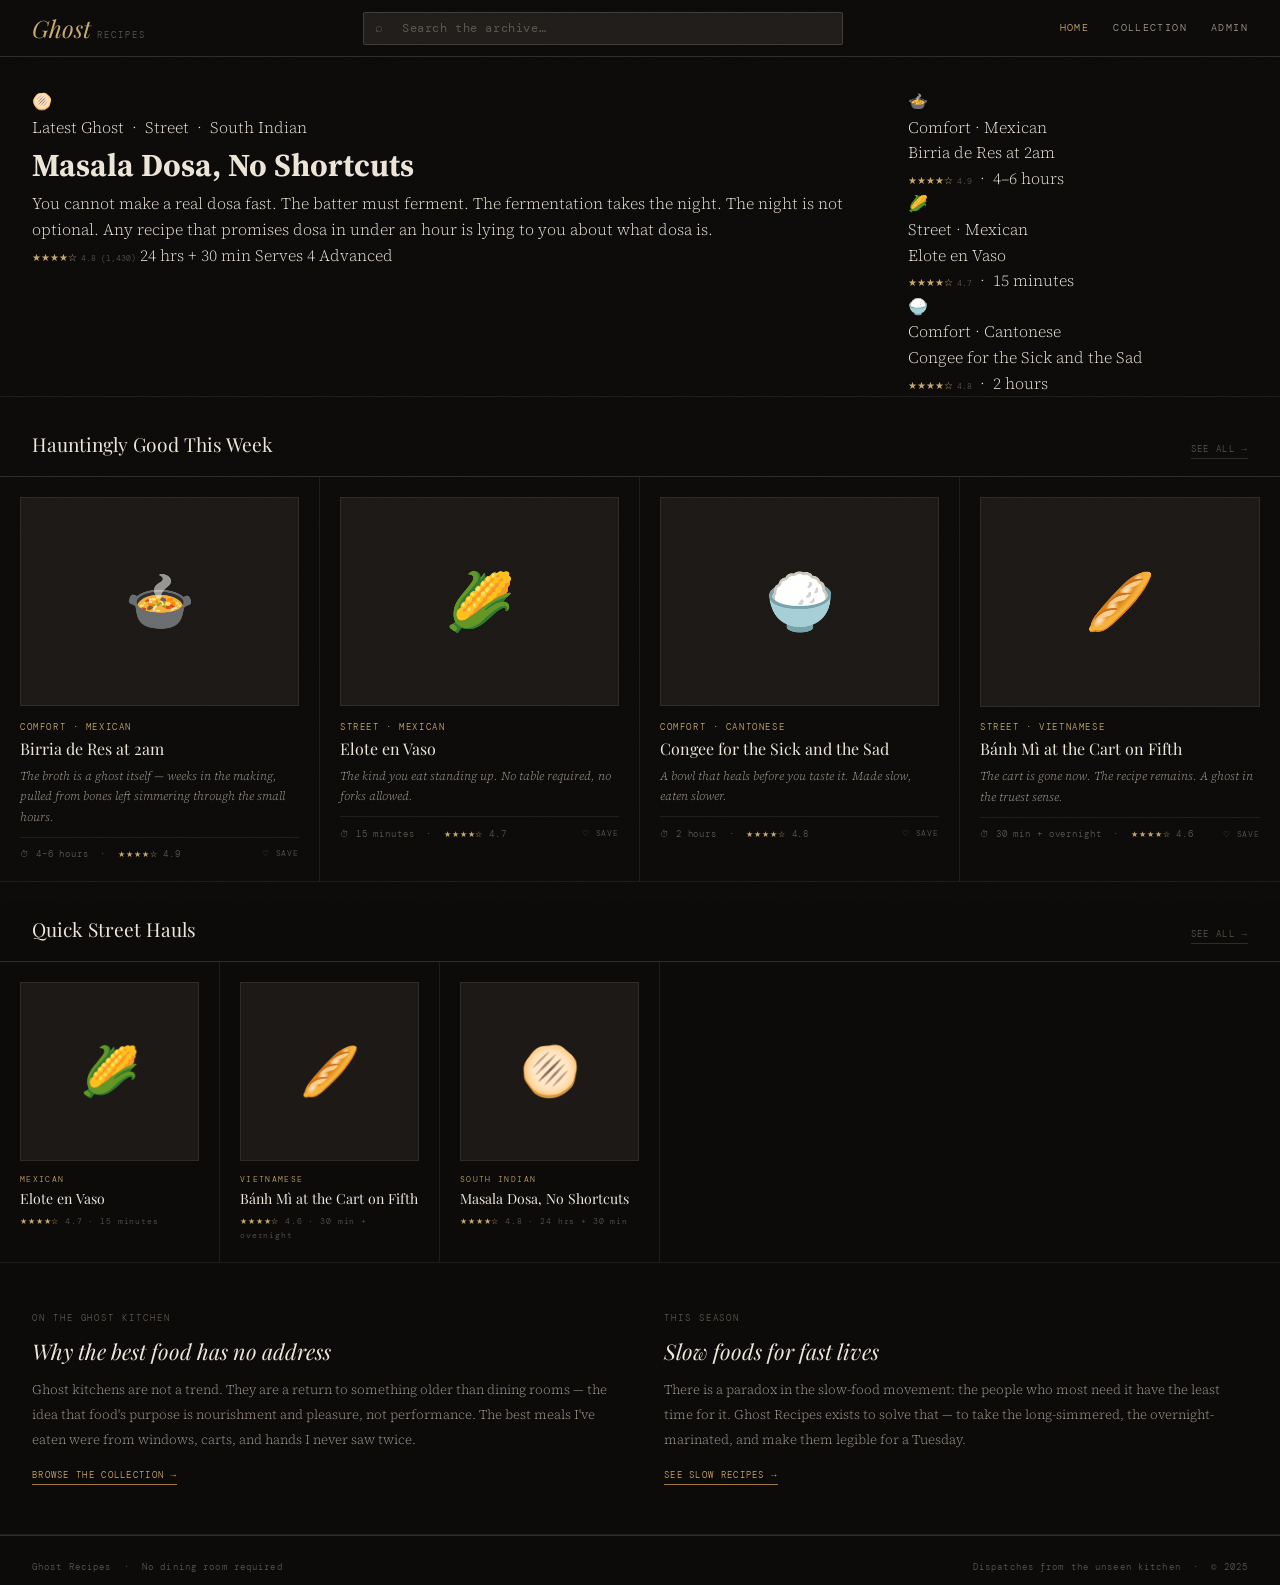
==== commit 90a0eb6c: "Page Separation and CSS Implimentation" ====
--- a/ghost-recipes-fn/index.html
+++ b/ghost-recipes-fn/index.html
@@ -3,544 +3,59 @@
 <head>
 <meta charset="UTF-8">
 <meta name="viewport" content="width=device-width, initial-scale=1.0">
-<title>Ghost Recipes</title>
-<link rel="preconnect" href="https://fonts.googleapis.com">
-<link rel="preconnect" href="https://fonts.gstatic.com" crossorigin>
-<link href="https://fonts.googleapis.com/css2?family=Playfair+Display:ital,wght@0,400;0,500;0,700;1,400;1,500&family=Source+Serif+4:ital,wght@0,300;0,400;1,300;1,400&family=DM+Mono:wght@300;400&display=swap" rel="stylesheet">
-<link rel="stylesheet" href="styles.css">
+<title>Ghost Recipes — Dispatches from the Unseen Kitchen</title>
+<link rel="stylesheet" href="css/style.css">
 </head>
 <body>
 
-<!-- ═══ MASTHEAD ═══ -->
 <header class="masthead">
   <div class="masthead-top">
-    <div class="logo-wrap" onclick="goHome()">
+    <a class="logo-wrap" href="index.html">
       <span class="logo-ghost">Ghost</span>
       <span class="logo-recipes">Recipes</span>
-    </div>
+    </a>
     <div class="search-wrap">
       <span class="search-icon">⌕</span>
-      <input type="text" placeholder="Search 312 underground recipes…" oninput="handleSearch(this.value)">
+      <input type="text" id="searchInput" placeholder="Search the archive…">
     </div>
     <nav class="masthead-links">
-      <a href="#">Collections</a>
-      <a href="#">About</a>
-      <a href="#">Submit a Ghost</a>
+      <a href="index.html" class="active">Home</a>
+      <a href="pages/recipes.html">Collection</a>
+      <a href="pages/admin.html">Admin</a>
     </nav>
-  </div>
-  <div class="category-nav">
-    <button class="cat-btn active" onclick="setCategory('all',this)">All</button>
-    <button class="cat-btn" onclick="setCategory('street',this)">Street Food</button>
-    <button class="cat-btn" onclick="setCategory('comfort',this)">Comfort</button>
-    <button class="cat-btn" onclick="setCategory('quick',this)">Under 30 Min</button>
-    <button class="cat-btn" onclick="setCategory('slow',this)">Low &amp; Slow</button>
-    <button class="cat-btn" onclick="setCategory('vegetarian',this)">Vegetarian</button>
-    <button class="cat-btn" onclick="setCategory('soups',this)">Soups &amp; Stews</button>
-    <button class="cat-btn" onclick="setCategory('fermented',this)">Fermented</button>
   </div>
 </header>
 
-<!-- ═══ HOME ═══ -->
-<div class="page active" id="homePage">
-
-  <div class="hero-strip">
-    <div class="hero-main" onclick="openRecipe('birria')">
-      <div class="hero-image"><div class="hero-image-inner">🍲</div></div>
-      <p class="hero-label">Tonight's Ghost &nbsp;·&nbsp; Comfort &nbsp;·&nbsp; Mexican</p>
-      <h1 class="hero-title"><em>Birria de Res</em> at 2am</h1>
-      <p class="hero-desc">The broth is a ghost itself — weeks in the making, pulled from bones left simmering through the small hours. This is the version that exists only in memory and in practice.</p>
-      <div class="hero-meta">
-        <span><span class="stars">★★★★★</span><span class="stars-count">4.9 (2,341)</span></span>
-        <span>4–6 hrs</span><span>Serves 6</span><span>Intermediate</span>
-      </div>
-    </div>
-    <div class="hero-sidebar">
-      <div class="hero-side-card" onclick="openRecipe('congee')">
-        <div class="side-thumb">🍚</div>
-        <div>
-          <p class="side-label">Comfort · Cantonese</p>
-          <p class="side-title">Congee for the Sick and the Sad</p>
-          <p class="side-meta"><span class="stars">★★★★★</span><span class="stars-count">4.8</span> &nbsp;·&nbsp; 2 hrs</p>
-        </div>
-      </div>
-      <div class="hero-side-card" onclick="openRecipe('elote')">
-        <div class="side-thumb">🌽</div>
-        <div>
-          <p class="side-label">Street · Mexican</p>
-          <p class="side-title">Elote en Vaso</p>
-          <p class="side-meta"><span class="stars">★★★★★</span><span class="stars-count">4.7</span> &nbsp;·&nbsp; 15 min</p>
-        </div>
-      </div>
-      <div class="hero-side-card" onclick="openRecipe('banh-mi')">
-        <div class="side-thumb">🥖</div>
-        <div>
-          <p class="side-label">Street · Vietnamese</p>
-          <p class="side-title">Bánh Mì at the Cart on Fifth</p>
-          <p class="side-meta"><span class="stars">★★★★☆</span><span class="stars-count">4.6</span> &nbsp;·&nbsp; 30 min</p>
-        </div>
-      </div>
-    </div>
-  </div>
-
-  <div class="section-head"><h2 class="section-title">Hauntingly Good This Week</h2><a class="section-link">See all →</a></div>
-  <div class="card-grid" id="mainGrid">
-
-    <div class="recipe-card" onclick="openRecipe('elote')" data-cat="street quick">
-      <div class="card-thumb"><div class="card-thumb-inner">🌽</div></div>
-      <p class="card-label">Street · Mexican</p>
-      <h3 class="card-title">Elote en Vaso</h3>
-      <p class="card-desc">The kind you eat standing up. No table required, no forks allowed.</p>
-      <div class="card-footer">
-        <span class="card-time">⏱ 15 min &nbsp;·&nbsp; <span class="stars" style="font-size:.5rem">★★★★★</span> 4.7</span>
-        <button class="save-btn" onclick="toggleSave(event,this)">♡ Save</button>
-      </div>
-    </div>
-
-    <div class="recipe-card" onclick="openRecipe('congee')" data-cat="comfort slow soups">
-      <div class="card-thumb"><div class="card-thumb-inner">🍚</div></div>
-      <p class="card-label">Comfort · Cantonese</p>
-      <h3 class="card-title">Congee for the Sick and the Sad</h3>
-      <p class="card-desc">A bowl that heals before you taste it. Made slow, eaten slower.</p>
-      <div class="card-footer">
-        <span class="card-time">⏱ 2 hrs &nbsp;·&nbsp; <span class="stars" style="font-size:.5rem">★★★★★</span> 4.8</span>
-        <button class="save-btn" onclick="toggleSave(event,this)">♡ Save</button>
-      </div>
-    </div>
-
-    <div class="recipe-card" onclick="openRecipe('banh-mi')" data-cat="street quick">
-      <div class="card-thumb"><div class="card-thumb-inner">🥖</div></div>
-      <p class="card-label">Street · Vietnamese</p>
-      <h3 class="card-title">Bánh Mì at the Cart on Fifth</h3>
-      <p class="card-desc">The cart is gone now. The recipe remains. A ghost in the truest sense.</p>
-      <div class="card-footer">
-        <span class="card-time">⏱ 30 min &nbsp;·&nbsp; <span class="stars" style="font-size:.5rem">★★★★☆</span> 4.6</span>
-        <button class="save-btn" onclick="toggleSave(event,this)">♡ Save</button>
-      </div>
-    </div>
-
-    <div class="recipe-card" onclick="openRecipe('mac')" data-cat="comfort">
-      <div class="card-thumb"><div class="card-thumb-inner">🧀</div></div>
-      <p class="card-label">Comfort · Southern</p>
-      <h3 class="card-title">Baked Mac &amp; The Family Secret</h3>
-      <p class="card-desc">Every family has one. This is ours. Written down for the first time.</p>
-      <div class="card-footer">
-        <span class="card-time">⏱ 1 hr &nbsp;·&nbsp; <span class="stars" style="font-size:.5rem">★★★★★</span> 4.9</span>
-        <button class="save-btn" onclick="toggleSave(event,this)">♡ Save</button>
-      </div>
-    </div>
-
-  </div>
-
-  <div class="section-head"><h2 class="section-title">Quick Street Hauls</h2><a class="section-link">See all →</a></div>
-  <div class="h-list">
-    <div class="h-list-inner">
-      <div class="h-card" onclick="openRecipe('elote')">
-        <div class="h-card-thumb"><div class="h-card-thumb-inner">🌽</div></div>
-        <p class="h-card-label">Mexican</p><p class="h-card-title">Elote en Vaso</p>
-        <p class="h-card-time"><span class="stars" style="font-size:.5rem">★★★★★</span> 4.7 · 15 min</p>
-      </div>
-      <div class="h-card" onclick="openRecipe('banh-mi')">
-        <div class="h-card-thumb"><div class="h-card-thumb-inner">🥖</div></div>
-        <p class="h-card-label">Vietnamese</p><p class="h-card-title">Bánh Mì at the Cart on Fifth</p>
-        <p class="h-card-time"><span class="stars" style="font-size:.5rem">★★★★☆</span> 4.6 · 30 min</p>
-      </div>
-      <div class="h-card">
-        <div class="h-card-thumb"><div class="h-card-thumb-inner">🧆</div></div>
-        <p class="h-card-label">Middle Eastern</p><p class="h-card-title">Falafel From the Fryer at Midnight</p>
-        <p class="h-card-time"><span class="stars" style="font-size:.5rem">★★★★★</span> 4.8 · 25 min</p>
-      </div>
-      <div class="h-card">
-        <div class="h-card-thumb"><div class="h-card-thumb-inner">🥟</div></div>
-        <p class="h-card-label">Shanghainese</p><p class="h-card-title">Soup Dumplings, No Bamboo Steamer</p>
-        <p class="h-card-time"><span class="stars" style="font-size:.5rem">★★★★☆</span> 4.5 · 45 min</p>
-      </div>
-      <div class="h-card">
-        <div class="h-card-thumb"><div class="h-card-thumb-inner">🌮</div></div>
-        <p class="h-card-label">Oaxacan</p><p class="h-card-title">Tlayudas After the Market Closes</p>
-        <p class="h-card-time"><span class="stars" style="font-size:.5rem">★★★★★</span> 4.9 · 20 min</p>
-      </div>
-      <div class="h-card">
-        <div class="h-card-thumb"><div class="h-card-thumb-inner">🍢</div></div>
-        <p class="h-card-label">Japanese</p><p class="h-card-title">Yakitori Under the Train Tracks</p>
-        <p class="h-card-time"><span class="stars" style="font-size:.5rem">★★★★★</span> 4.7 · 30 min</p>
-      </div>
-    </div>
-  </div>
-
-  <div class="editorial-band">
-    <div>
-      <p class="ed-overline">On the Ghost Kitchen</p>
-      <h2 class="ed-title">Why the best food has no address</h2>
-      <p class="ed-body">Ghost kitchens are not a trend. They are a return to something older than dining rooms — the idea that food's purpose is nourishment and pleasure, not performance. The best meals I've eaten were from windows, carts, and hands I never saw twice.</p>
-      <a class="ed-link" href="#">Read the manifesto →</a>
-    </div>
-    <div>
-      <p class="ed-overline">This Season</p>
-      <h2 class="ed-title">Slow foods for fast lives</h2>
-      <p class="ed-body">There is a paradox in the slow-food movement: the people who most need it have the least time for it. Ghost Recipes exists to solve that — to take the long-simmered, the overnight-marinated, and make them legible for a Tuesday.</p>
-      <a class="ed-link" href="#">Browse the collection →</a>
-    </div>
-  </div>
-
-  <div class="section-head"><h2 class="section-title">Low &amp; Slow — Worth Every Hour</h2><a class="section-link">See all →</a></div>
-  <div class="card-grid">
-    <div class="recipe-card" onclick="openRecipe('birria')" data-cat="slow comfort soups">
-      <div class="card-thumb"><div class="card-thumb-inner">🍲</div></div>
-      <p class="card-label">Comfort · Mexican</p>
-      <h3 class="card-title">Birria de Res at 2am</h3>
-      <p class="card-desc">The broth that costs you a day and repays you for a week.</p>
-      <div class="card-footer">
-        <span class="card-time">⏱ 4–6 hrs &nbsp;·&nbsp; <span class="stars" style="font-size:.5rem">★★★★★</span> 4.9</span>
-        <button class="save-btn" onclick="toggleSave(event,this)">♡ Save</button>
-      </div>
-    </div>
-    <div class="recipe-card" onclick="openRecipe('dosa')" data-cat="street fermented vegetarian">
-      <div class="card-thumb"><div class="card-thumb-inner">🫓</div></div>
-      <p class="card-label">Street · South Indian</p>
-      <h3 class="card-title">Masala Dosa, No Shortcuts</h3>
-      <p class="card-desc">Fermented batter. Paper-thin. The patience the modern world forgot.</p>
-      <div class="card-footer">
-        <span class="card-time">⏱ 24 hrs &nbsp;·&nbsp; <span class="stars" style="font-size:.5rem">★★★★★</span> 4.8</span>
-        <button class="save-btn" onclick="toggleSave(event,this)">♡ Save</button>
-      </div>
-    </div>
-    <div class="recipe-card" data-cat="slow soups comfort">
-      <div class="card-thumb"><div class="card-thumb-inner">🫕</div></div>
-      <p class="card-label">Comfort · Korean</p>
-      <h3 class="card-title">Seolleongtang at 4am</h3>
-      <p class="card-desc">Ox bone broth, white as fog. Twelve hours minimum. Non-negotiable.</p>
-      <div class="card-footer">
-        <span class="card-time">⏱ 12 hrs &nbsp;·&nbsp; <span class="stars" style="font-size:.5rem">★★★★★</span> 5.0</span>
-        <button class="save-btn" onclick="toggleSave(event,this)">♡ Save</button>
-      </div>
-    </div>
-    <div class="recipe-card" data-cat="slow comfort">
-      <div class="card-thumb"><div class="card-thumb-inner">🥩</div></div>
-      <p class="card-label">Comfort · Southern US</p>
-      <h3 class="card-title">Oxtail Stew, the Long Way</h3>
-      <p class="card-desc">If you're in a hurry, make something else. If you're not, make this.</p>
-      <div class="card-footer">
-        <span class="card-time">⏱ 5 hrs &nbsp;·&nbsp; <span class="stars" style="font-size:.5rem">★★★★★</span> 4.9</span>
-        <button class="save-btn" onclick="toggleSave(event,this)">♡ Save</button>
-      </div>
-    </div>
-  </div>
-
-</div><!-- /homePage -->
-
-<!-- ═══ RECIPE PAGES ═══ -->
-
-<!-- BIRRIA -->
-<div class="recipe-page" id="rp-birria">
-  <button class="rp-back" onclick="goHome()">← Back to Ghost Recipes</button>
-  <div class="rp-hero">
-    <div class="rp-hero-img">🍲</div>
-    <div class="rp-hero-meta">
-      <p class="rp-label">001 · Comfort · Mexican · Jalisco</p>
-      <h1 class="rp-title">Birria de Res<br>at 2am</h1>
-      <p class="rp-byline">By the Ghost Kitchen Archive &nbsp;·&nbsp; <span class="stars">★★★★★</span><span class="stars-count">4.9 (2,341 made this)</span></p>
-      <p class="rp-intro">There is a particular kind of hunger that only arrives after midnight. This recipe exists for that hunger — the one that asks for something warm, slow, and deeply built. Birria is not a recipe. It is a decision to take something seriously.</p>
-    </div>
-  </div>
-  <div class="rp-stats">
-    <div class="rp-stat"><p class="rp-stat-label">Total Time</p><p class="rp-stat-val">4–6 hours</p></div>
-    <div class="rp-stat"><p class="rp-stat-label">Active Time</p><p class="rp-stat-val">45 min</p></div>
-    <div class="rp-stat"><p class="rp-stat-label">Serves</p><p class="rp-stat-val">6</p></div>
-    <div class="rp-stat"><p class="rp-stat-label">Difficulty</p><p class="rp-stat-val">Intermediate</p></div>
-  </div>
-  <div class="rp-body">
-    <aside class="rp-ingredients">
-      <p class="rp-col-label">Ingredients</p>
-      <p class="ing-group-title">The meat</p>
-      <div class="ing-item"><span>Chuck roast, bone-in</span><span class="ing-qty">1.5 kg</span></div>
-      <div class="ing-item"><span>Short rib or oxtail</span><span class="ing-qty">500 g</span></div>
-      <p class="ing-group-title">The chile paste</p>
-      <div class="ing-item"><span>Guajillo chiles, dried</span><span class="ing-qty">6</span></div>
-      <div class="ing-item"><span>Ancho chiles, dried</span><span class="ing-qty">3</span></div>
-      <div class="ing-item"><span>Pasilla chiles, dried</span><span class="ing-qty">2</span></div>
-      <div class="ing-item"><span>Roma tomatoes</span><span class="ing-qty">4</span></div>
-      <div class="ing-item"><span>White onion</span><span class="ing-qty">1 large</span></div>
-      <div class="ing-item"><span>Garlic cloves</span><span class="ing-qty">8</span></div>
-      <div class="ing-item"><span>Mexican cinnamon</span><span class="ing-qty">1 stick</span></div>
-      <div class="ing-item"><span>Black peppercorns</span><span class="ing-qty">1 tsp</span></div>
-      <div class="ing-item"><span>Cumin seeds</span><span class="ing-qty">1 tsp</span></div>
-      <div class="ing-item"><span>Dried oregano</span><span class="ing-qty">1 tbsp</span></div>
-      <div class="ing-item"><span>Apple cider vinegar</span><span class="ing-qty">2 tbsp</span></div>
-      <p class="ing-group-title">The braise</p>
-      <div class="ing-item"><span>Beef stock</span><span class="ing-qty">2 L</span></div>
-      <div class="ing-item"><span>Bay leaves</span><span class="ing-qty">3</span></div>
-      <p class="ing-group-title">To serve</p>
-      <div class="ing-item"><span>Corn tortillas</span><span class="ing-qty">12</span></div>
-      <div class="ing-item"><span>White onion, diced</span><span class="ing-qty">½</span></div>
-      <div class="ing-item"><span>Cilantro, chopped</span><span class="ing-qty">large handful</span></div>
-      <div class="ing-item"><span>Lime wedges</span><span class="ing-qty">3</span></div>
-      <div class="ing-item"><span>Oaxacan cheese</span><span class="ing-qty">200 g</span></div>
-      <p class="ing-yield">6 large servings. Broth keeps 5 days refrigerated.</p>
-    </aside>
-    <div class="rp-steps">
-      <p class="rp-blog-intro">The first time I had birria was from a man who wouldn't tell me his name. He had a cart. He was there every Saturday, positioned between a laundromat and a tire shop, and his consommé was the color of old mahogany.<br><br><strong>Then one Saturday, he wasn't there.</strong> I spent three years trying to reconstruct what he made. This version is not his. It never will be. That's the nature of ghost food.</p>
-      <h2 class="rp-blog-h">The broth is everything</h2>
-      <p class="rp-blog-p">Birria's soul lives in its consommé. The dried chiles — guajillo, ancho, pasilla — each contribute layers: one gives fruit, one gives smoke, one gives that deep purple color that stains everything it touches, including your memory of it.</p>
-      <p class="rp-blog-p">Toast them dry in a heavy pan. Don't rush this. You want them to wake up, not burn. A chile that smells like coffee and dark chocolate is a chile ready to work.</p>
-      <blockquote>"The consommé should taste like something has been happening in that pot for a very long time. Because it has."</blockquote>
-      <h2 class="rp-blog-h">On the meat</h2>
-      <p class="rp-blog-p">Chuck roast, oxtail, short rib — use what speaks to you. The rule is collagen. When the broth cools, it should tremble. That's how you know it worked. Marinate overnight in the chile paste. The next morning, your kitchen will smell like something important is about to happen.</p>
-      <p class="steps-label">Method</p>
-      <div class="step"><span class="step-n">01</span><p class="step-t">Toast chiles in a dry pan, pressing flat, until darkened and fragrant — about 30 seconds per side. Remove stems and seeds. Soak in 2 cups hot water for 20 minutes.</p></div>
-      <div class="step"><span class="step-n">02</span><p class="step-t">Char the tomatoes, onion, and garlic directly over a gas flame or under a broiler until blackened in spots.</p></div>
-      <div class="step"><span class="step-n">03</span><p class="step-t">Blend soaked chiles (with soaking liquid), charred vegetables, and all spices with the vinegar until very smooth. Strain through a sieve.</p></div>
-      <div class="step"><span class="step-n">04</span><p class="step-t">Coat the beef completely in the chile paste. Cover and refrigerate overnight, minimum 4 hours.</p></div>
-      <div class="step"><span class="step-n">05</span><p class="step-t">Sear the marinated beef in a heavy pot over high heat until every surface is deeply browned. Work in batches — don't crowd the pot.</p></div>
-      <div class="step"><span class="step-n">06</span><p class="step-t">Add stock, bay leaves, and remaining paste. Bring to a boil, reduce to the lowest simmer, cover, and braise 3–4 hours until meat falls from bone.</p></div>
-      <div class="step"><span class="step-n">07</span><p class="step-t">Remove meat and shred. Skim the fat from the broth surface — reserve this fat for dipping the tortillas.</p></div>
-      <div class="step"><span class="step-n">08</span><p class="step-t">For quesabirria: dip tortilla in reserved fat, press onto a hot griddle, add meat and cheese, fold, cook until crisp and red. Dip every bite back into the hot consommé.</p></div>
-    </div>
+<div style="max-width:1280px;margin:0 auto;padding:2rem 2rem 0;border-bottom:1px solid var(--border)">
+  <div id="heroSection" style="display:grid;grid-template-columns:1fr 340px">
+    <div style="padding:4rem;text-align:center;color:var(--text3);font-family:var(--mono);font-size:.7rem;letter-spacing:.15em">Loading…</div>
   </div>
 </div>
 
-<!-- ELOTE -->
-<div class="recipe-page" id="rp-elote">
-  <button class="rp-back" onclick="goHome()">← Back to Ghost Recipes</button>
-  <div class="rp-hero">
-    <div class="rp-hero-img">🌽</div>
-    <div class="rp-hero-meta">
-      <p class="rp-label">002 · Street Food · Mexican · Mexico City</p>
-      <h1 class="rp-title">Elote en Vaso</h1>
-      <p class="rp-byline">By the Ghost Kitchen Archive &nbsp;·&nbsp; <span class="stars">★★★★★</span><span class="stars-count">4.7 (1,822 made this)</span></p>
-      <p class="rp-intro">You don't sit down for elote en vaso. You take it from the vendor's hand, find a wall to lean against, and eat while watching the street happen around you. This is that experience, bottled.</p>
-    </div>
+<div class="section-head">
+  <h2 class="section-title">Hauntingly Good This Week</h2>
+  <a class="section-link" href="pages/recipes.html">See all →</a>
+</div>
+<div class="card-grid" id="recentGrid"></div>
+
+<div class="section-head">
+  <h2 class="section-title">Quick Street Hauls</h2>
+  <a class="section-link" href="pages/recipes.html">See all →</a>
+</div>
+<div class="h-list"><div class="h-list-inner" id="hList"></div></div>
+
+<div class="editorial-band">
+  <div>
+    <p class="ed-overline">On the Ghost Kitchen</p>
+    <h2 class="ed-title">Why the best food has no address</h2>
+    <p class="ed-body">Ghost kitchens are not a trend. They are a return to something older than dining rooms — the idea that food's purpose is nourishment and pleasure, not performance. The best meals I've eaten were from windows, carts, and hands I never saw twice.</p>
+    <a class="ed-link" href="pages/recipes.html">Browse the collection →</a>
   </div>
-  <div class="rp-stats">
-    <div class="rp-stat"><p class="rp-stat-label">Total Time</p><p class="rp-stat-val">15 minutes</p></div>
-    <div class="rp-stat"><p class="rp-stat-label">Active Time</p><p class="rp-stat-val">15 min</p></div>
-    <div class="rp-stat"><p class="rp-stat-label">Serves</p><p class="rp-stat-val">1</p></div>
-    <div class="rp-stat"><p class="rp-stat-label">Difficulty</p><p class="rp-stat-val">Easy</p></div>
-  </div>
-  <div class="rp-body">
-    <aside class="rp-ingredients">
-      <p class="rp-col-label">Ingredients</p>
-      <div class="ing-item"><span>Corn kernels (2 cobs or frozen)</span><span class="ing-qty">250 g</span></div>
-      <div class="ing-item"><span>Butter</span><span class="ing-qty">1 tbsp</span></div>
-      <div class="ing-item"><span>Mayonnaise</span><span class="ing-qty">2 tbsp</span></div>
-      <div class="ing-item"><span>Crema mexicana</span><span class="ing-qty">2 tbsp</span></div>
-      <div class="ing-item"><span>Cotija cheese, crumbled</span><span class="ing-qty">30 g</span></div>
-      <div class="ing-item"><span>Tajín or chile-lime powder</span><span class="ing-qty">to taste</span></div>
-      <div class="ing-item"><span>Lime</span><span class="ing-qty">1</span></div>
-      <div class="ing-item"><span>Salt</span><span class="ing-qty">pinch</span></div>
-      <p class="ing-yield">Serves 1. Scale freely.</p>
-    </aside>
-    <div class="rp-steps">
-      <p class="rp-blog-intro">The genius of elote en vaso is that it takes something primitive — boiled corn — and layers it with opposing textures and temperatures until it becomes something unreasonable.<br><br><strong>The corn should be hot. The crema should be cold.</strong> The chile should burn slightly. The lime should cut through all of it.</p>
-      <blockquote>"Street food is not about technique. It is about the right things in the right order, unapologetically."</blockquote>
-      <p class="steps-label">Method</p>
-      <div class="step"><span class="step-n">01</span><p class="step-t">Cook corn in boiling salted water 5 minutes, or sauté in butter over high heat until edges caramelize — this gives better texture and more flavor.</p></div>
-      <div class="step"><span class="step-n">02</span><p class="step-t">Spoon the hot corn into a cup or deep bowl.</p></div>
-      <div class="step"><span class="step-n">03</span><p class="step-t">Add the mayonnaise and crema. Stir gently until the corn is coated.</p></div>
-      <div class="step"><span class="step-n">04</span><p class="step-t">Top with crumbled cotija — not grated. Crumbled gives pockets of salt.</p></div>
-      <div class="step"><span class="step-n">05</span><p class="step-t">Dust generously with Tajín. Generously means more than you're comfortable with.</p></div>
-      <div class="step"><span class="step-n">06</span><p class="step-t">Squeeze the lime over everything. Eat immediately, standing if possible.</p></div>
-    </div>
-  </div>
-</div>
-
-<!-- CONGEE -->
-<div class="recipe-page" id="rp-congee">
-  <button class="rp-back" onclick="goHome()">← Back to Ghost Recipes</button>
-  <div class="rp-hero">
-    <div class="rp-hero-img">🍚</div>
-    <div class="rp-hero-meta">
-      <p class="rp-label">003 · Comfort · Cantonese · Guangdong</p>
-      <h1 class="rp-title">Congee for the Sick and the Sad</h1>
-      <p class="rp-byline">By the Ghost Kitchen Archive &nbsp;·&nbsp; <span class="stars">★★★★★</span><span class="stars-count">4.8 (3,107 made this)</span></p>
-      <p class="rp-intro">In Cantonese households, congee is the answer to most questions. Flu? Congee. Breakup? Congee. Can't sleep and the world feels wrong at 3am? There is a pot on the stove. It has been there for you, all along.</p>
-    </div>
-  </div>
-  <div class="rp-stats">
-    <div class="rp-stat"><p class="rp-stat-label">Total Time</p><p class="rp-stat-val">2 hours</p></div>
-    <div class="rp-stat"><p class="rp-stat-label">Active Time</p><p class="rp-stat-val">20 min</p></div>
-    <div class="rp-stat"><p class="rp-stat-label">Serves</p><p class="rp-stat-val">2–3</p></div>
-    <div class="rp-stat"><p class="rp-stat-label">Difficulty</p><p class="rp-stat-val">Easy</p></div>
-  </div>
-  <div class="rp-body">
-    <aside class="rp-ingredients">
-      <p class="rp-col-label">Ingredients</p>
-      <div class="ing-item"><span>Jasmine rice</span><span class="ing-qty">200 g</span></div>
-      <div class="ing-item"><span>Chicken or pork stock</span><span class="ing-qty">2 L</span></div>
-      <div class="ing-item"><span>Fresh ginger, sliced</span><span class="ing-qty">4–5 coins</span></div>
-      <div class="ing-item"><span>Garlic cloves, crushed</span><span class="ing-qty">2</span></div>
-      <div class="ing-item"><span>Sesame oil</span><span class="ing-qty">1 tsp</span></div>
-      <div class="ing-item"><span>Soy sauce</span><span class="ing-qty">to taste</span></div>
-      <div class="ing-item"><span>White pepper</span><span class="ing-qty">pinch</span></div>
-      <p class="ing-group-title">To garnish (choose)</p>
-      <div class="ing-item"><span>Spring onion, sliced</span><span class="ing-qty">2 stalks</span></div>
-      <div class="ing-item"><span>Century egg, sliced</span><span class="ing-qty">1</span></div>
-      <div class="ing-item"><span>Fried shallots</span><span class="ing-qty">handful</span></div>
-      <p class="ing-yield">Serves 2–3. Add water when reheating.</p>
-    </aside>
-    <div class="rp-steps">
-      <p class="rp-blog-intro">Congee is rice that has given up its form entirely — surrendered to water and heat until it becomes something ancient and gentle and soft.<br><br><strong>The ratio is 1:10.</strong> One cup of rice to ten cups of stock. You will doubt this. By the end, the rice will have dissolved into the liquid, becoming something that is neither rice nor soup but its own category.</p>
-      <blockquote>"My grandmother never measured. She just knew when it was ready — when the spoon drew a slow wave across the surface that closed behind itself."</blockquote>
-      <p class="steps-label">Method</p>
-      <div class="step"><span class="step-n">01</span><p class="step-t">Rinse the rice once under cold water. Don't over-rinse — you want some starch. That starch makes congee silky rather than watery.</p></div>
-      <div class="step"><span class="step-n">02</span><p class="step-t">Bring the stock to a boil with the ginger and crushed garlic. Add the rinsed rice and stir once.</p></div>
-      <div class="step"><span class="step-n">03</span><p class="step-t">Reduce to the very lowest simmer your stove can manage. Cover with the lid slightly ajar. Cook 60–90 minutes, stirring every 15 minutes.</p></div>
-      <div class="step"><span class="step-n">04</span><p class="step-t">The congee is ready when the rice has dissolved completely and the texture is uniform, thick, and slides slowly off a spoon.</p></div>
-      <div class="step"><span class="step-n">05</span><p class="step-t">Season with soy sauce and white pepper. Finish with a drizzle of sesame oil.</p></div>
-      <div class="step"><span class="step-n">06</span><p class="step-t">Ladle into deep bowls. Top with chosen garnishes. Eat slowly, preferably in silence.</p></div>
-    </div>
-  </div>
-</div>
-
-<!-- BÁNH MÌ -->
-<div class="recipe-page" id="rp-banh-mi">
-  <button class="rp-back" onclick="goHome()">← Back to Ghost Recipes</button>
-  <div class="rp-hero">
-    <div class="rp-hero-img">🥖</div>
-    <div class="rp-hero-meta">
-      <p class="rp-label">004 · Street Food · Vietnamese · Saigon</p>
-      <h1 class="rp-title">Bánh Mì at the Cart on Fifth</h1>
-      <p class="rp-byline">By the Ghost Kitchen Archive &nbsp;·&nbsp; <span class="stars">★★★★☆</span><span class="stars-count">4.6 (987 made this)</span></p>
-      <p class="rp-intro">Some recipes are recipes. Some are eulogies. This is both. The cart on Fifth Street disappeared one Tuesday in November. What remained: a baguette with impossible crunch, a pâté of two continents, and a woman who never wrote anything down.</p>
-    </div>
-  </div>
-  <div class="rp-stats">
-    <div class="rp-stat"><p class="rp-stat-label">Total Time</p><p class="rp-stat-val">30 min + overnight</p></div>
-    <div class="rp-stat"><p class="rp-stat-label">Active Time</p><p class="rp-stat-val">30 min</p></div>
-    <div class="rp-stat"><p class="rp-stat-label">Serves</p><p class="rp-stat-val">2</p></div>
-    <div class="rp-stat"><p class="rp-stat-label">Difficulty</p><p class="rp-stat-val">Easy</p></div>
-  </div>
-  <div class="rp-body">
-    <aside class="rp-ingredients">
-      <p class="rp-col-label">Ingredients</p>
-      <p class="ing-group-title">The pickle (night before)</p>
-      <div class="ing-item"><span>Daikon, julienned</span><span class="ing-qty">100 g</span></div>
-      <div class="ing-item"><span>Carrot, julienned</span><span class="ing-qty">100 g</span></div>
-      <div class="ing-item"><span>Rice vinegar</span><span class="ing-qty">100 ml</span></div>
-      <div class="ing-item"><span>White sugar</span><span class="ing-qty">2 tbsp</span></div>
-      <div class="ing-item"><span>Fine salt</span><span class="ing-qty">1 tsp</span></div>
-      <p class="ing-group-title">The sandwich</p>
-      <div class="ing-item"><span>French demi-baguette</span><span class="ing-qty">1 per person</span></div>
-      <div class="ing-item"><span>Pork liver pâté</span><span class="ing-qty">60 g</span></div>
-      <div class="ing-item"><span>Char siu pork, sliced</span><span class="ing-qty">100 g</span></div>
-      <div class="ing-item"><span>Cucumber, thin sliced</span><span class="ing-qty">½</span></div>
-      <div class="ing-item"><span>Jalapeño rings</span><span class="ing-qty">4–6</span></div>
-      <div class="ing-item"><span>Fresh cilantro</span><span class="ing-qty">large handful</span></div>
-      <div class="ing-item"><span>Mayonnaise</span><span class="ing-qty">1 tbsp</span></div>
-      <div class="ing-item"><span>Maggi seasoning</span><span class="ing-qty">a drizzle</span></div>
-      <p class="ing-yield">Serves 2. Pickle keeps 2 weeks refrigerated.</p>
-    </aside>
-    <div class="rp-steps">
-      <p class="rp-blog-intro">The genius of bánh mì is that it is a French baguette that has been entirely taken over by Vietnam and refuses to give it back.<br><br><strong>She made these for thirty years.</strong> I watched her for one. This is what I remember.</p>
-      <blockquote>"The bread must shatter when you bite it. If it doesn't shatter, it's not ready."</blockquote>
-      <p class="steps-label">Method</p>
-      <div class="step"><span class="step-n">01</span><p class="step-t">Night before: dissolve sugar and salt in warm rice vinegar and enough water to cover. Submerge julienned daikon and carrot. Refrigerate overnight — they should taste sharp enough to make you flinch.</p></div>
-      <div class="step"><span class="step-n">02</span><p class="step-t">Toast the baguette in a hot oven at 200°C for 5 minutes. It should crack audibly when pressed.</p></div>
-      <div class="step"><span class="step-n">03</span><p class="step-t">Slice open but not all the way through. Spread the inside with mayonnaise, then a heavy layer of pâté.</p></div>
-      <div class="step"><span class="step-n">04</span><p class="step-t">Layer in char siu, drained pickled vegetables, then cucumber, then jalapeño.</p></div>
-      <div class="step"><span class="step-n">05</span><p class="step-t">Pack in a serious amount of cilantro. This is not garnish — it is structural.</p></div>
-      <div class="step"><span class="step-n">06</span><p class="step-t">Drizzle with Maggi. Close. Eat immediately, over a sink. There is no dignified way to do this.</p></div>
-    </div>
-  </div>
-</div>
-
-<!-- MAC -->
-<div class="recipe-page" id="rp-mac">
-  <button class="rp-back" onclick="goHome()">← Back to Ghost Recipes</button>
-  <div class="rp-hero">
-    <div class="rp-hero-img">🧀</div>
-    <div class="rp-hero-meta">
-      <p class="rp-label">005 · Comfort · Southern US</p>
-      <h1 class="rp-title">Baked Mac &amp; The Family Secret</h1>
-      <p class="rp-byline">By the Ghost Kitchen Archive &nbsp;·&nbsp; <span class="stars">★★★★★</span><span class="stars-count">4.9 (4,502 made this)</span></p>
-      <p class="rp-intro">This recipe does not appear in any cookbook. It existed only in the memory of one woman, passed in pieces to her children, never written down because she believed you had to earn a recipe by watching it made enough times. She was right.</p>
-    </div>
-  </div>
-  <div class="rp-stats">
-    <div class="rp-stat"><p class="rp-stat-label">Total Time</p><p class="rp-stat-val">1 hour</p></div>
-    <div class="rp-stat"><p class="rp-stat-label">Active Time</p><p class="rp-stat-val">20 min</p></div>
-    <div class="rp-stat"><p class="rp-stat-label">Serves</p><p class="rp-stat-val">8–10</p></div>
-    <div class="rp-stat"><p class="rp-stat-label">Difficulty</p><p class="rp-stat-val">Easy</p></div>
-  </div>
-  <div class="rp-body">
-    <aside class="rp-ingredients">
-      <p class="rp-col-label">Ingredients</p>
-      <div class="ing-item"><span>Elbow macaroni</span><span class="ing-qty">500 g</span></div>
-      <div class="ing-item"><span>Sharp cheddar, grated</span><span class="ing-qty">300 g</span></div>
-      <div class="ing-item"><span>Gruyère, grated</span><span class="ing-qty">150 g</span></div>
-      <div class="ing-item"><span>American cheese</span><span class="ing-qty">2 slices</span></div>
-      <div class="ing-item"><span>Whole milk</span><span class="ing-qty">500 ml</span></div>
-      <div class="ing-item"><span>Evaporated milk</span><span class="ing-qty">1 can</span></div>
-      <div class="ing-item"><span>Eggs</span><span class="ing-qty">2 large</span></div>
-      <div class="ing-item"><span>Unsalted butter</span><span class="ing-qty">60 g</span></div>
-      <div class="ing-item"><span>Dry mustard powder</span><span class="ing-qty">1 tsp</span></div>
-      <div class="ing-item"><span>Cayenne pepper</span><span class="ing-qty">¼ tsp</span></div>
-      <div class="ing-item"><span>Salt and white pepper</span><span class="ing-qty">to taste</span></div>
-      <p class="ing-yield">Serves 8–10. A dish for crowds, holidays, and grief.</p>
-    </aside>
-    <div class="rp-steps">
-      <p class="rp-blog-intro">There are two kinds of macaroni and cheese. The kind from a packet, and the kind baked in a pan with a crust that crackles when you press it.<br><br><strong>This is the second kind.</strong> The secret is the egg. Two eggs whisked into the custard base give the whole thing structure. The mac should quiver when you cut into it.</p>
-      <blockquote>"She always said three cheeses minimum. She always used five."</blockquote>
-      <p class="steps-label">Method</p>
-      <div class="step"><span class="step-n">01</span><p class="step-t">Cook macaroni in heavily salted water until just barely al dente — it continues cooking in the oven. Drain and toss immediately with the butter.</p></div>
-      <div class="step"><span class="step-n">02</span><p class="step-t">Whisk together eggs, whole milk, and evaporated milk with mustard powder, cayenne, salt, and white pepper.</p></div>
-      <div class="step"><span class="step-n">03</span><p class="step-t">Combine buttered macaroni with two-thirds of the grated cheeses and the torn American cheese slices. Stir until cheese begins to melt into the hot pasta.</p></div>
-      <div class="step"><span class="step-n">04</span><p class="step-t">Pour the egg-milk mixture over the pasta and stir gently. Pour into a buttered 9×13 baking dish.</p></div>
-      <div class="step"><span class="step-n">05</span><p class="step-t">Top with remaining grated cheese. Bake at 175°C (350°F) for 35–40 minutes until top is golden and edges are bubbling.</p></div>
-      <div class="step"><span class="step-n">06</span><p class="step-t">Rest 10 minutes before serving. The custard needs to set. Resist.</p></div>
-    </div>
-  </div>
-</div>
-
-<!-- DOSA -->
-<div class="recipe-page" id="rp-dosa">
-  <button class="rp-back" onclick="goHome()">← Back to Ghost Recipes</button>
-  <div class="rp-hero">
-    <div class="rp-hero-img">🫓</div>
-    <div class="rp-hero-meta">
-      <p class="rp-label">006 · Street Food · South Indian · Karnataka</p>
-      <h1 class="rp-title">Masala Dosa, No Shortcuts</h1>
-      <p class="rp-byline">By the Ghost Kitchen Archive &nbsp;·&nbsp; <span class="stars">★★★★★</span><span class="stars-count">4.8 (1,430 made this)</span></p>
-      <p class="rp-intro">You cannot make a real dosa fast. The batter must ferment. The fermentation takes the night. The night is not optional. Any recipe that promises dosa in under an hour is lying to you about what dosa is.</p>
-    </div>
-  </div>
-  <div class="rp-stats">
-    <div class="rp-stat"><p class="rp-stat-label">Total Time</p><p class="rp-stat-val">24 hrs + 30 min</p></div>
-    <div class="rp-stat"><p class="rp-stat-label">Active Time</p><p class="rp-stat-val">30 min</p></div>
-    <div class="rp-stat"><p class="rp-stat-label">Serves</p><p class="rp-stat-val">4</p></div>
-    <div class="rp-stat"><p class="rp-stat-label">Difficulty</p><p class="rp-stat-val">Advanced</p></div>
-  </div>
-  <div class="rp-body">
-    <aside class="rp-ingredients">
-      <p class="rp-col-label">Ingredients</p>
-      <p class="ing-group-title">The batter (start night before)</p>
-      <div class="ing-item"><span>Parboiled rice</span><span class="ing-qty">300 g</span></div>
-      <div class="ing-item"><span>Urad dal (split)</span><span class="ing-qty">100 g</span></div>
-      <div class="ing-item"><span>Fenugreek seeds</span><span class="ing-qty">½ tsp</span></div>
-      <div class="ing-item"><span>Salt</span><span class="ing-qty">1½ tsp</span></div>
-      <p class="ing-group-title">The masala filling</p>
-      <div class="ing-item"><span>Potatoes, boiled</span><span class="ing-qty">4 medium</span></div>
-      <div class="ing-item"><span>Mustard seeds</span><span class="ing-qty">1 tsp</span></div>
-      <div class="ing-item"><span>Curry leaves</span><span class="ing-qty">12</span></div>
-      <div class="ing-item"><span>Green chillies</span><span class="ing-qty">2</span></div>
-      <div class="ing-item"><span>Ginger, grated</span><span class="ing-qty">1 tsp</span></div>
-      <div class="ing-item"><span>Turmeric</span><span class="ing-qty">½ tsp</span></div>
-      <div class="ing-item"><span>White onion, thin sliced</span><span class="ing-qty">1</span></div>
-      <div class="ing-item"><span>Neutral oil or ghee</span><span class="ing-qty">2 tbsp</span></div>
-      <p class="ing-yield">Makes 8–10 dosas. Batter improves on day 2.</p>
-    </aside>
-    <div class="rp-steps">
-      <p class="rp-blog-intro">Dosa is what happens when you trust time and live cultures to do the work that machines cannot. The fermentation is where the flavor lives.<br><br><strong>Grind with cold water only</strong> — the cold matters; heat kills the culture before it starts. In 18–24 hours the batter will have grown, bubbled, and become something that smells faintly sour and deeply alive.</p>
-      <blockquote>"The batter is ready when it smells like the street outside a tiffin shop at 7am."</blockquote>
-      <p class="steps-label">Method — the batter</p>
-      <div class="step"><span class="step-n">01</span><p class="step-t">Soak rice and urad dal separately in cold water for 6–8 hours. Soak the fenugreek seeds with the dal.</p></div>
-      <div class="step"><span class="step-n">02</span><p class="step-t">Drain and grind both separately with cold water until very smooth. Combine, add salt, mix well. Cover loosely and leave in a warm spot (28–32°C) for 18–24 hours. Refrigerate until needed.</p></div>
-      <p class="steps-label">Method — the masala</p>
-      <div class="step"><span class="step-n">03</span><p class="step-t">Heat oil in a pan. Add mustard seeds and cover — they will pop. Add curry leaves, chillies, and ginger. Sauté 30 seconds.</p></div>
-      <div class="step"><span class="step-n">04</span><p class="step-t">Add sliced onion and cook until soft and golden. Add turmeric. Add boiled potatoes, roughly crushed (not mashed). Season. Cook 2 minutes.</p></div>
-      <p class="steps-label">Method — cooking the dosa</p>
-      <div class="step"><span class="step-n">05</span><p class="step-t">Heat a flat cast-iron or non-stick pan over high heat until very hot. Reduce to medium-high. Pour a ladleful of batter in the center and spread in fast outward circles until paper-thin.</p></div>
-      <div class="step"><span class="step-n">06</span><p class="step-t">Drizzle oil around the edges. Cook until edges lift and bottom is golden and crisp — about 2 minutes. Spoon masala along the center, fold, serve immediately.</p></div>
-    </div>
+  <div>
+    <p class="ed-overline">This Season</p>
+    <h2 class="ed-title">Slow foods for fast lives</h2>
+    <p class="ed-body">There is a paradox in the slow-food movement: the people who most need it have the least time for it. Ghost Recipes exists to solve that — to take the long-simmered, the overnight-marinated, and make them legible for a Tuesday.</p>
+    <a class="ed-link" href="pages/recipes.html">See slow recipes →</a>
   </div>
 </div>
 
@@ -549,44 +64,7 @@
   <span>Dispatches from the unseen kitchen &nbsp;·&nbsp; © 2025</span>
 </footer>
 
-<script>
-function goHome() {
-  document.getElementById('homePage').classList.add('active');
-  document.querySelectorAll('.recipe-page').forEach(p => p.classList.remove('visible'));
-  window.scrollTo({ top: 0, behavior: 'smooth' });
-}
-
-function openRecipe(id) {
-  document.getElementById('homePage').classList.remove('active');
-  document.querySelectorAll('.recipe-page').forEach(p => p.classList.remove('visible'));
-  const page = document.getElementById('rp-' + id);
-  if (page) { page.classList.add('visible'); window.scrollTo({ top: 0, behavior: 'smooth' }); }
-}
-
-function setCategory(cat, btn) {
-  document.querySelectorAll('.cat-btn').forEach(b => b.classList.remove('active'));
-  btn.classList.add('active');
-  document.querySelectorAll('#mainGrid .recipe-card').forEach(card => {
-    const cats = card.dataset.cat || '';
-    card.style.display = (cat === 'all' || cats.includes(cat)) ? '' : 'none';
-  });
-}
-
-function toggleSave(e, btn) {
-  e.stopPropagation();
-  const saved = btn.classList.toggle('saved');
-  btn.textContent = saved ? '♥ Saved' : '♡ Save';
-}
-
-function handleSearch(val) {
-  const v = val.toLowerCase();
-  if (v.includes('birria')) openRecipe('birria');
-  else if (v.includes('elote') || v.includes('corn')) openRecipe('elote');
-  else if (v.includes('congee')) openRecipe('congee');
-  else if (v.includes('banh') || v.includes('bnh')) openRecipe('banh-mi');
-  else if (v.includes('mac')) openRecipe('mac');
-  else if (v.includes('dosa')) openRecipe('dosa');
-}
-</script>
+<script src="js/data.js"></script>
+<script src="js/main.js"></script>
 </body>
 </html>
--- a/ghost-recipes-fn/css/style.css
+++ b/ghost-recipes-fn/css/style.css
@@ -0,0 +1,430 @@
+/* ═══════════════════════════════════════════════
+   GHOST RECIPES — SHARED STYLESHEET
+   ═══════════════════════════════════════════════ */
+
+@import url('https://fonts.googleapis.com/css2?family=Playfair+Display:ital,wght@0,400;0,500;0,700;1,400;1,500&family=Source+Serif+4:ital,wght@0,300;0,400;1,300;1,400&family=DM+Mono:wght@300;400&display=swap');
+
+/* ── TOKENS ── */
+:root {
+  --bg:        #0c0b0a;
+  --bg2:       #141210;
+  --bg3:       #1c1916;
+  --surface:   #201d1a;
+  --surface2:  #272320;
+  --border:    rgba(255,255,255,0.08);
+  --border2:   rgba(255,255,255,0.14);
+  --text:      #ede5d8;
+  --text2:     #a39a8c;
+  --text3:     #5c5650;
+  --gold:      #c9a96e;
+  --gold2:     #a07840;
+  --gold-bg:   rgba(201,169,110,0.07);
+  --gold-bg2:  rgba(201,169,110,0.13);
+  --red:       #bf4a39;
+  --red-bg:    rgba(191,74,57,0.1);
+  --green:     #5a9e6f;
+  --green-bg:  rgba(90,158,111,0.1);
+  --serif:     'Playfair Display', Georgia, serif;
+  --body:      'Source Serif 4', Georgia, serif;
+  --mono:      'DM Mono', monospace;
+}
+
+/* ── RESET ── */
+*, *::before, *::after { box-sizing: border-box; margin: 0; padding: 0; }
+html { font-size: 16px; scroll-behavior: smooth; }
+body {
+  background: var(--bg);
+  color: var(--text);
+  font-family: var(--body);
+  font-weight: 300;
+  line-height: 1.6;
+  min-height: 100vh;
+  overflow-x: hidden;
+}
+body::after {
+  content: '';
+  position: fixed; inset: 0;
+  pointer-events: none; z-index: 9999;
+  opacity: 0.018;
+  background-image: url("data:image/svg+xml,%3Csvg xmlns='http://www.w3.org/2000/svg'%3E%3Cfilter id='n'%3E%3CfeTurbulence type='fractalNoise' baseFrequency='0.75' numOctaves='4' stitchTiles='stitch'/%3E%3C/filter%3E%3Crect width='100%25' height='100%25' filter='url(%23n)'/%3E%3C/svg%3E");
+  background-size: 180px;
+}
+a { text-decoration: none; color: inherit; }
+button { cursor: pointer; background: none; border: none; font: inherit; color: inherit; }
+img { display: block; max-width: 100%; }
+
+/* ── MASTHEAD ── */
+.masthead {
+  background: var(--bg);
+  border-bottom: 1px solid var(--border2);
+  position: sticky; top: 0; z-index: 200;
+}
+.masthead-top {
+  display: flex; align-items: center;
+  justify-content: space-between;
+  padding: 0 2rem; height: 56px; gap: 1.5rem;
+}
+.logo-wrap { display: flex; align-items: baseline; gap: 0.4rem; flex-shrink: 0; }
+.logo-ghost { font-family: var(--serif); font-style: italic; font-size: 1.5rem; color: var(--gold); }
+.logo-recipes { font-family: var(--mono); font-size: 0.55rem; letter-spacing: 0.22em; text-transform: uppercase; color: var(--text3); }
+
+.search-wrap { flex: 1; max-width: 480px; position: relative; }
+.search-wrap input {
+  width: 100%; background: var(--surface);
+  border: 1px solid var(--border2); border-radius: 2px;
+  padding: 0.5rem 1rem 0.5rem 2.4rem;
+  font-family: var(--mono); font-size: 0.72rem;
+  color: var(--text); letter-spacing: 0.05em; outline: none;
+  transition: border-color 0.2s;
+}
+.search-wrap input::placeholder { color: var(--text3); }
+.search-wrap input:focus { border-color: var(--gold2); }
+.search-icon { position: absolute; left: 0.75rem; top: 50%; transform: translateY(-50%); color: var(--text3); font-size: 0.8rem; pointer-events: none; }
+
+.masthead-links { display: flex; gap: 1.5rem; align-items: center; flex-shrink: 0; }
+.masthead-links a {
+  font-family: var(--mono); font-size: 0.62rem;
+  letter-spacing: 0.14em; text-transform: uppercase;
+  color: var(--text2); transition: color 0.2s;
+}
+.masthead-links a:hover, .masthead-links a.active { color: var(--gold); }
+
+.category-nav {
+  display: flex; padding: 0 2rem;
+  border-top: 1px solid var(--border);
+  overflow-x: auto; scrollbar-width: none;
+}
+.category-nav::-webkit-scrollbar { display: none; }
+.cat-btn {
+  font-family: var(--mono); font-size: 0.6rem;
+  letter-spacing: 0.16em; text-transform: uppercase;
+  color: var(--text3); padding: 0.7rem 1.1rem;
+  white-space: nowrap; border-bottom: 2px solid transparent;
+  transition: all 0.2s;
+}
+.cat-btn:hover { color: var(--text2); }
+.cat-btn.active { color: var(--gold); border-bottom-color: var(--gold); }
+
+/* ── STARS ── */
+.stars { color: var(--gold); font-size: 0.65rem; }
+.stars-count { font-family: var(--mono); font-size: 0.53rem; color: var(--text3); margin-left: 0.25rem; }
+
+/* ── SECTION HEADER ── */
+.section-head {
+  display: flex; align-items: baseline;
+  justify-content: space-between;
+  padding: 2rem 2rem 1rem;
+  max-width: 1280px; margin: 0 auto;
+  border-bottom: 1px solid var(--border2);
+}
+.section-title { font-family: var(--serif); font-size: 1.2rem; font-weight: 400; color: var(--text); }
+.section-link {
+  font-family: var(--mono); font-size: 0.58rem;
+  letter-spacing: 0.14em; text-transform: uppercase;
+  color: var(--text3); border-bottom: 1px solid var(--border2);
+  padding-bottom: 1px; transition: color 0.2s;
+}
+.section-link:hover { color: var(--gold); border-color: var(--gold); }
+
+/* ── RECIPE CARD (grid) ── */
+.card-grid {
+  display: grid; grid-template-columns: repeat(4, 1fr);
+  max-width: 1280px; margin: 0 auto;
+  border-bottom: 1px solid var(--border);
+}
+.recipe-card {
+  padding: 1.25rem; border-right: 1px solid var(--border);
+  cursor: pointer; transition: background 0.2s; position: relative;
+}
+.recipe-card:last-child { border-right: none; }
+.recipe-card:hover { background: var(--gold-bg); }
+.card-thumb {
+  width: 100%; aspect-ratio: 4/3;
+  background: var(--bg3); border: 1px solid var(--border);
+  overflow: hidden; display: flex; align-items: center;
+  justify-content: center; font-size: 3.5rem; margin-bottom: 0.85rem;
+}
+.card-thumb-inner { transition: transform 0.4s ease; width: 100%; height: 100%; display: flex; align-items: center; justify-content: center; }
+.recipe-card:hover .card-thumb-inner { transform: scale(1.05); }
+.card-label { font-family: var(--mono); font-size: 0.55rem; letter-spacing: 0.18em; text-transform: uppercase; color: var(--gold); margin-bottom: 0.3rem; }
+.card-title { font-family: var(--serif); font-size: 1rem; font-weight: 400; line-height: 1.3; color: var(--text); margin-bottom: 0.4rem; }
+.card-desc { font-size: 0.75rem; line-height: 1.7; color: var(--text2); margin-bottom: 0.6rem; font-style: italic; }
+.card-footer { display: flex; align-items: center; justify-content: space-between; padding-top: 0.6rem; border-top: 1px solid var(--border); }
+.card-time { font-family: var(--mono); font-size: 0.55rem; letter-spacing: 0.1em; color: var(--text3); }
+.save-btn { font-family: var(--mono); font-size: 0.52rem; letter-spacing: 0.1em; text-transform: uppercase; color: var(--text3); display: flex; align-items: center; gap: 0.3rem; transition: color 0.2s; }
+.save-btn:hover, .save-btn.saved { color: var(--gold); }
+
+/* ── H-LIST ── */
+.h-list { max-width: 1280px; margin: 0 auto; border-bottom: 1px solid var(--border); }
+.h-list-inner { display: flex; overflow-x: auto; scrollbar-width: none; }
+.h-list-inner::-webkit-scrollbar { display: none; }
+.h-card { flex: 0 0 220px; padding: 1.25rem; border-right: 1px solid var(--border); cursor: pointer; transition: background 0.2s; }
+.h-card:hover { background: var(--gold-bg); }
+.h-card-thumb { width: 100%; aspect-ratio: 1; background: var(--bg3); border: 1px solid var(--border); overflow: hidden; display: flex; align-items: center; justify-content: center; font-size: 3rem; margin-bottom: 0.75rem; }
+.h-card-thumb-inner { transition: transform 0.4s; width: 100%; height: 100%; display: flex; align-items: center; justify-content: center; }
+.h-card:hover .h-card-thumb-inner { transform: scale(1.06); }
+.h-card-label { font-family: var(--mono); font-size: 0.53rem; letter-spacing: 0.16em; text-transform: uppercase; color: var(--gold); margin-bottom: 0.25rem; }
+.h-card-title { font-family: var(--serif); font-size: 0.88rem; line-height: 1.3; color: var(--text); }
+.h-card-time { font-family: var(--mono); font-size: 0.53rem; letter-spacing: 0.1em; color: var(--text3); margin-top: 0.4rem; }
+
+/* ── EDITORIAL BAND ── */
+.editorial-band {
+  max-width: 1280px; margin: 0 auto;
+  padding: 3rem 2rem; display: grid;
+  grid-template-columns: 1fr 1fr; gap: 3rem;
+  border-bottom: 1px solid var(--border);
+}
+.ed-overline { font-family: var(--mono); font-size: 0.55rem; letter-spacing: 0.22em; text-transform: uppercase; color: var(--text3); margin-bottom: 0.75rem; }
+.ed-title { font-family: var(--serif); font-size: 1.35rem; font-style: italic; font-weight: 400; line-height: 1.3; color: var(--text); margin-bottom: 0.75rem; }
+.ed-body { font-size: 0.82rem; line-height: 1.9; color: var(--text2); }
+.ed-link { display: inline-block; font-family: var(--mono); font-size: 0.58rem; letter-spacing: 0.14em; text-transform: uppercase; color: var(--gold); border-bottom: 1px solid var(--gold2); padding-bottom: 1px; margin-top: 1rem; transition: opacity 0.2s; }
+.ed-link:hover { opacity: 0.7; }
+
+/* ── FOOTER ── */
+footer {
+  border-top: 1px solid var(--border2);
+  padding: 1.5rem 2rem;
+  display: flex; justify-content: space-between;
+  font-family: var(--mono); font-size: 0.58rem;
+  letter-spacing: 0.12em; color: var(--text3);
+}
+
+/* ── UTILITY ── */
+.fade-in { animation: fadeUp 0.35s ease both; }
+@keyframes fadeUp {
+  from { opacity: 0; transform: translateY(10px); }
+  to   { opacity: 1; transform: translateY(0); }
+}
+.empty-state {
+  grid-column: 1 / -1;
+  padding: 4rem 2rem; text-align: center;
+  font-family: var(--mono); font-size: 0.7rem;
+  letter-spacing: 0.15em; color: var(--text3);
+}
+
+/* ─────────────────────────────────────────────────
+   RECIPE PAGE
+   ───────────────────────────────────────────────── */
+.rp-back {
+  display: inline-flex; align-items: center; gap: 0.5rem;
+  font-family: var(--mono); font-size: 0.6rem;
+  letter-spacing: 0.14em; text-transform: uppercase;
+  color: var(--text3); padding: 1.25rem 2rem;
+  transition: color 0.2s; border-bottom: 1px solid var(--border);
+  width: 100%;
+}
+.rp-back:hover { color: var(--gold); }
+
+.rp-hero {
+  display: grid; grid-template-columns: 1fr 400px;
+  max-width: 1280px; margin: 0 auto;
+  border-bottom: 1px solid var(--border);
+}
+.rp-hero-img {
+  aspect-ratio: 4/3; background: var(--bg3);
+  display: flex; align-items: center; justify-content: center;
+  font-size: 10rem; border-right: 1px solid var(--border);
+}
+.rp-hero-meta { padding: 2.5rem 2rem; display: flex; flex-direction: column; }
+.rp-label { font-family: var(--mono); font-size: 0.58rem; letter-spacing: 0.22em; text-transform: uppercase; color: var(--gold); margin-bottom: 0.75rem; }
+.rp-title { font-family: var(--serif); font-size: 2.1rem; font-weight: 400; line-height: 1.1; color: var(--text); margin-bottom: 0.85rem; }
+.rp-byline { font-family: var(--mono); font-size: 0.58rem; letter-spacing: 0.1em; color: var(--text3); margin-bottom: 1rem; }
+.rp-intro { font-family: var(--body); font-style: italic; font-size: 0.88rem; line-height: 1.85; color: var(--text2); flex: 1; border-top: 1px solid var(--border); padding-top: 1rem; margin-top: 0.5rem; }
+
+.rp-stats {
+  display: grid; grid-template-columns: repeat(4, 1fr);
+  border-top: 1px solid var(--border2);
+  border-bottom: 1px solid var(--border);
+  max-width: 1280px; margin: 0 auto;
+}
+.rp-stat { padding: 1rem 1.5rem; border-right: 1px solid var(--border); text-align: center; }
+.rp-stat:last-child { border-right: none; }
+.rp-stat-label { font-family: var(--mono); font-size: 0.52rem; letter-spacing: 0.2em; text-transform: uppercase; color: var(--text3); margin-bottom: 0.3rem; }
+.rp-stat-val { font-family: var(--serif); font-size: 1rem; color: var(--text); }
+
+.rp-body {
+  display: grid; grid-template-columns: 300px 1fr;
+  max-width: 1280px; margin: 0 auto;
+  border-bottom: 1px solid var(--border);
+}
+.rp-ingredients { border-right: 1px solid var(--border); padding: 2rem; position: sticky; top: 98px; align-self: start; }
+.rp-col-label { font-family: var(--mono); font-size: 0.56rem; letter-spacing: 0.22em; text-transform: uppercase; color: var(--text3); margin-bottom: 1rem; padding-bottom: 0.75rem; border-bottom: 1px solid var(--border); }
+.ing-group-title { font-family: var(--serif); font-style: italic; font-size: 0.85rem; color: var(--text2); margin: 1rem 0 0.5rem; }
+.ing-item { display: flex; justify-content: space-between; align-items: baseline; gap: 0.75rem; padding: 0.5rem 0; border-bottom: 1px solid var(--border); font-size: 0.78rem; color: var(--text2); line-height: 1.4; }
+.ing-qty { font-family: var(--mono); font-size: 0.62rem; letter-spacing: 0.06em; color: var(--gold); white-space: nowrap; flex-shrink: 0; }
+.ing-yield { font-family: var(--mono); font-size: 0.58rem; letter-spacing: 0.08em; color: var(--text3); padding-top: 1rem; margin-top: 0.5rem; border-top: 1px solid var(--border); }
+
+.rp-steps { padding: 2rem 2.5rem; }
+.rp-blog-intro { font-family: var(--body); font-style: italic; font-size: 1rem; line-height: 1.9; color: var(--text2); margin-bottom: 2rem; border-bottom: 1px solid var(--border); padding-bottom: 2rem; }
+.rp-blog-intro strong { font-style: normal; color: var(--text); font-weight: 400; }
+.rp-blog-h { font-family: var(--serif); font-size: 1.15rem; font-weight: 400; color: var(--text); margin: 2rem 0 0.75rem; }
+.rp-blog-p { font-size: 0.83rem; line-height: 1.95; color: var(--text2); margin-bottom: 1rem; }
+blockquote { border-left: 2px solid var(--gold2); padding: 0.25rem 0 0.25rem 1.5rem; margin: 1.75rem 0; font-family: var(--serif); font-style: italic; font-size: 1.05rem; color: var(--text); line-height: 1.65; }
+.steps-label { font-family: var(--mono); font-size: 0.56rem; letter-spacing: 0.22em; text-transform: uppercase; color: var(--text3); margin: 2rem 0 1.25rem; padding-top: 1.5rem; border-top: 1px solid var(--border); display: block; }
+.step { display: grid; grid-template-columns: 2rem 1fr; gap: 1rem; margin-bottom: 1.5rem; }
+.step-n { font-family: var(--mono); font-size: 0.6rem; color: var(--gold); padding-top: 0.2rem; }
+.step-t { font-size: 0.83rem; line-height: 1.85; color: var(--text2); }
+
+/* ─────────────────────────────────────────────────
+   ADMIN PAGE
+   ───────────────────────────────────────────────── */
+.admin-layout {
+  display: grid; grid-template-columns: 260px 1fr;
+  min-height: calc(100vh - 56px);
+}
+.admin-sidebar {
+  border-right: 1px solid var(--border2);
+  padding: 2rem 0;
+  position: sticky; top: 56px; align-self: start;
+  height: calc(100vh - 56px); overflow-y: auto;
+}
+.admin-sidebar-label {
+  font-family: var(--mono); font-size: 0.55rem;
+  letter-spacing: 0.22em; text-transform: uppercase;
+  color: var(--text3); padding: 0 1.5rem 0.75rem;
+  border-bottom: 1px solid var(--border); margin-bottom: 0.5rem;
+}
+.sidebar-btn {
+  display: flex; align-items: center; gap: 0.75rem;
+  width: 100%; padding: 0.75rem 1.5rem;
+  font-family: var(--mono); font-size: 0.65rem;
+  letter-spacing: 0.1em; color: var(--text2);
+  transition: all 0.2s; border-left: 2px solid transparent;
+}
+.sidebar-btn:hover { color: var(--text); background: var(--gold-bg); }
+.sidebar-btn.active { color: var(--gold); border-left-color: var(--gold); background: var(--gold-bg); }
+.sidebar-btn .btn-icon { font-size: 0.9rem; }
+
+.admin-main { padding: 2rem 2.5rem; }
+.admin-panel { display: none; }
+.admin-panel.active { display: block; animation: fadeUp 0.25s ease both; }
+
+.admin-panel-title {
+  font-family: var(--serif); font-size: 1.5rem; font-weight: 400;
+  color: var(--text); margin-bottom: 0.4rem;
+}
+.admin-panel-sub {
+  font-family: var(--mono); font-size: 0.6rem;
+  letter-spacing: 0.12em; color: var(--text3); margin-bottom: 2rem;
+}
+
+/* Form */
+.form-grid { display: grid; grid-template-columns: 1fr 1fr; gap: 1.25rem; }
+.form-grid.full { grid-template-columns: 1fr; }
+.form-group { display: flex; flex-direction: column; gap: 0.4rem; }
+.form-group.span2 { grid-column: span 2; }
+.form-label {
+  font-family: var(--mono); font-size: 0.58rem;
+  letter-spacing: 0.16em; text-transform: uppercase; color: var(--text3);
+}
+.form-input, .form-select, .form-textarea {
+  background: var(--surface); border: 1px solid var(--border2);
+  border-radius: 2px; padding: 0.65rem 0.85rem;
+  font-family: var(--body); font-size: 0.82rem;
+  color: var(--text); outline: none; transition: border-color 0.2s;
+  width: 100%;
+}
+.form-input:focus, .form-select:focus, .form-textarea:focus { border-color: var(--gold2); }
+.form-input::placeholder, .form-textarea::placeholder { color: var(--text3); }
+.form-select { appearance: none; background-image: url("data:image/svg+xml,%3Csvg xmlns='http://www.w3.org/2000/svg' width='10' height='6'%3E%3Cpath d='M0 0l5 6 5-6z' fill='%235c5650'/%3E%3C/svg%3E"); background-repeat: no-repeat; background-position: right 0.85rem center; padding-right: 2rem; }
+.form-select option { background: #201d1a; }
+.form-textarea { resize: vertical; min-height: 100px; line-height: 1.7; }
+
+.form-divider { grid-column: span 2; border: none; border-top: 1px solid var(--border); margin: 0.5rem 0; }
+
+/* Dynamic list (ingredients / steps) */
+.dynamic-list { display: flex; flex-direction: column; gap: 0.6rem; margin-bottom: 0.75rem; }
+.dynamic-row { display: grid; gap: 0.5rem; align-items: center; }
+.dynamic-row.ing-row { grid-template-columns: 1fr 130px 32px; }
+.dynamic-row.step-row { grid-template-columns: 1fr 32px; }
+.remove-row-btn {
+  width: 32px; height: 32px; display: flex; align-items: center; justify-content: center;
+  border: 1px solid var(--border2); border-radius: 2px;
+  color: var(--text3); font-size: 1rem; transition: all 0.2s; flex-shrink: 0;
+}
+.remove-row-btn:hover { border-color: var(--red); color: var(--red); background: var(--red-bg); }
+.add-row-btn {
+  font-family: var(--mono); font-size: 0.6rem; letter-spacing: 0.12em;
+  text-transform: uppercase; color: var(--gold); border: 1px dashed var(--gold2);
+  padding: 0.45rem 0.85rem; border-radius: 2px; transition: all 0.2s;
+}
+.add-row-btn:hover { background: var(--gold-bg); }
+
+/* Buttons */
+.btn {
+  font-family: var(--mono); font-size: 0.65rem; letter-spacing: 0.14em;
+  text-transform: uppercase; padding: 0.7rem 1.4rem;
+  border-radius: 2px; transition: all 0.2s; display: inline-flex;
+  align-items: center; gap: 0.5rem;
+}
+.btn-primary { background: var(--gold); color: var(--bg); border: 1px solid var(--gold); }
+.btn-primary:hover { background: var(--gold2); border-color: var(--gold2); }
+.btn-ghost { background: transparent; color: var(--text2); border: 1px solid var(--border2); }
+.btn-ghost:hover { border-color: var(--border2); color: var(--text); background: var(--surface); }
+.btn-danger { background: transparent; color: var(--red); border: 1px solid rgba(191,74,57,0.3); }
+.btn-danger:hover { background: var(--red-bg); border-color: var(--red); }
+.btn-row { display: flex; gap: 0.75rem; margin-top: 1.5rem; flex-wrap: wrap; }
+
+/* Recipe list table */
+.recipe-table { width: 100%; border-collapse: collapse; margin-top: 1rem; }
+.recipe-table th {
+  font-family: var(--mono); font-size: 0.55rem; letter-spacing: 0.18em;
+  text-transform: uppercase; color: var(--text3); text-align: left;
+  padding: 0.6rem 1rem; border-bottom: 1px solid var(--border2);
+}
+.recipe-table td { padding: 0.85rem 1rem; border-bottom: 1px solid var(--border); font-size: 0.8rem; color: var(--text2); vertical-align: middle; }
+.recipe-table tr:hover td { background: var(--gold-bg); }
+.recipe-table .td-title { font-family: var(--serif); font-size: 0.95rem; color: var(--text); }
+.recipe-table .td-tag { font-family: var(--mono); font-size: 0.55rem; letter-spacing: 0.12em; text-transform: uppercase; color: var(--gold); }
+.table-actions { display: flex; gap: 0.5rem; }
+.tbl-btn {
+  font-family: var(--mono); font-size: 0.55rem; letter-spacing: 0.1em;
+  text-transform: uppercase; padding: 0.3rem 0.7rem;
+  border: 1px solid var(--border2); border-radius: 2px;
+  transition: all 0.2s; color: var(--text3);
+}
+.tbl-btn:hover { color: var(--gold); border-color: var(--gold); background: var(--gold-bg); }
+.tbl-btn.danger:hover { color: var(--red); border-color: var(--red); background: var(--red-bg); }
+
+/* Stats cards */
+.stat-cards { display: grid; grid-template-columns: repeat(4, 1fr); gap: 1px; background: var(--border); border: 1px solid var(--border); margin-bottom: 2rem; }
+.stat-card { background: var(--bg2); padding: 1.25rem 1.5rem; }
+.stat-card-label { font-family: var(--mono); font-size: 0.55rem; letter-spacing: 0.18em; text-transform: uppercase; color: var(--text3); margin-bottom: 0.4rem; }
+.stat-card-val { font-family: var(--serif); font-size: 1.8rem; color: var(--text); line-height: 1; }
+.stat-card-sub { font-family: var(--mono); font-size: 0.55rem; color: var(--text3); margin-top: 0.3rem; }
+
+/* Toast */
+.toast {
+  position: fixed; bottom: 2rem; right: 2rem; z-index: 9000;
+  background: var(--surface2); border: 1px solid var(--border2);
+  padding: 0.85rem 1.25rem; font-family: var(--mono); font-size: 0.65rem;
+  letter-spacing: 0.1em; color: var(--text); border-radius: 2px;
+  transform: translateY(120%); opacity: 0; transition: all 0.3s;
+  display: flex; align-items: center; gap: 0.6rem;
+}
+.toast.show { transform: translateY(0); opacity: 1; }
+.toast.success { border-color: rgba(90,158,111,0.4); }
+.toast.error { border-color: rgba(191,74,57,0.4); }
+
+/* Login page */
+.login-wrap {
+  min-height: 100vh; display: flex; align-items: center;
+  justify-content: center; padding: 2rem;
+  background: radial-gradient(ellipse 60% 50% at 50% 60%, rgba(201,169,110,0.04) 0%, transparent 70%);
+}
+.login-box {
+  width: 100%; max-width: 400px;
+  border: 1px solid var(--border2); padding: 2.5rem;
+  background: var(--bg2);
+}
+.login-logo { text-align: center; margin-bottom: 2rem; }
+.login-eyebrow { font-family: var(--mono); font-size: 0.55rem; letter-spacing: 0.22em; text-transform: uppercase; color: var(--text3); text-align: center; margin-bottom: 2rem; }
+.login-divider { border: none; border-top: 1px solid var(--border); margin: 1.5rem 0; }
+.login-error { font-family: var(--mono); font-size: 0.62rem; letter-spacing: 0.08em; color: var(--red); background: var(--red-bg); border: 1px solid rgba(191,74,57,0.3); padding: 0.65rem 0.85rem; margin-bottom: 1rem; display: none; }
+.login-error.show { display: block; }
+
+/* ── RESPONSIVE ── */
+@media (max-width: 1100px) { .card-grid { grid-template-columns: repeat(3, 1fr); } .stat-cards { grid-template-columns: repeat(2, 1fr); } }
+@media (max-width: 900px) { .admin-layout { grid-template-columns: 1fr; } .admin-sidebar { position: static; height: auto; display: flex; flex-wrap: wrap; gap: 0; padding: 0.5rem; border-right: none; border-bottom: 1px solid var(--border2); } .form-grid { grid-template-columns: 1fr; } .form-group.span2 { grid-column: span 1; } .form-divider { grid-column: span 1; } }
+@media (max-width: 800px) { .card-grid { grid-template-columns: repeat(2, 1fr); } .editorial-band { grid-template-columns: 1fr; gap: 2rem; } .rp-hero { grid-template-columns: 1fr; } .rp-hero-img { aspect-ratio: 16/9; font-size: 6rem; border-right: none; border-bottom: 1px solid var(--border); } .rp-body { grid-template-columns: 1fr; } .rp-ingredients { position: static; border-right: none; border-bottom: 1px solid var(--border); } .rp-stats { grid-template-columns: repeat(2, 1fr); } .masthead-links { display: none; } }
+@media (max-width: 560px) { .card-grid { grid-template-columns: 1fr; } }
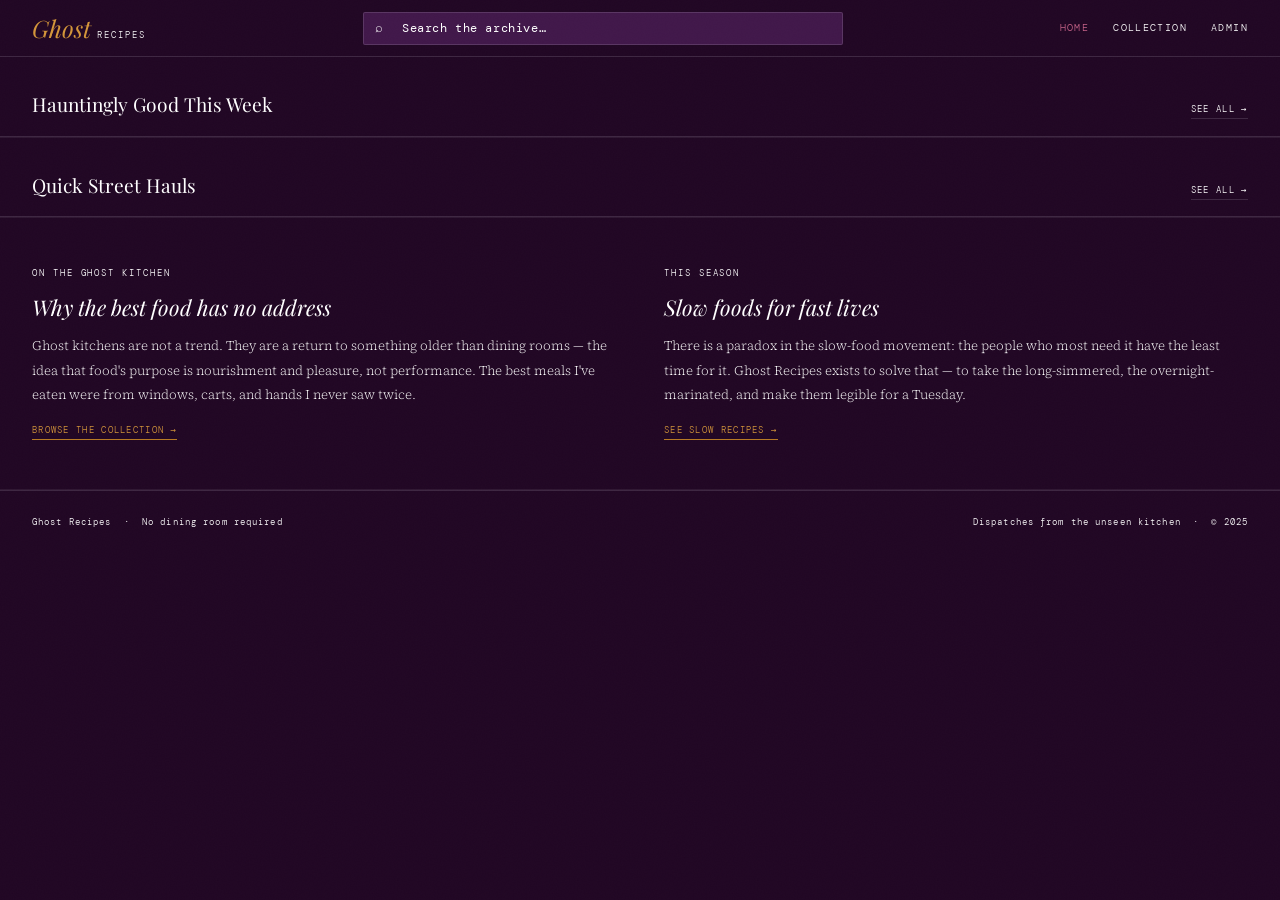
==== commit df0ccc66: "Moving Forward" ====
--- a/ghost-recipes-fn/index.html
+++ b/ghost-recipes-fn/index.html
@@ -4,7 +4,7 @@
 <meta charset="UTF-8">
 <meta name="viewport" content="width=device-width, initial-scale=1.0">
 <title>Ghost Recipes — Dispatches from the Unseen Kitchen</title>
-<link rel="stylesheet" href="css/style.css">
+<link rel="stylesheet" href="css/style2.css">
 </head>
 <body>
 
@@ -25,13 +25,13 @@
     </nav>
   </div>
 </header>
-
+<!--
 <div style="max-width:1280px;margin:0 auto;padding:2rem 2rem 0;border-bottom:1px solid var(--border)">
   <div id="heroSection" style="display:grid;grid-template-columns:1fr 340px">
     <div style="padding:4rem;text-align:center;color:var(--text3);font-family:var(--mono);font-size:.7rem;letter-spacing:.15em">Loading…</div>
   </div>
 </div>
-
+-->
 <div class="section-head">
   <h2 class="section-title">Hauntingly Good This Week</h2>
   <a class="section-link" href="pages/recipes.html">See all →</a>
--- a/ghost-recipes-fn/css/style2.css
+++ b/ghost-recipes-fn/css/style2.css
@@ -0,0 +1,458 @@
+/* ═══════════════════════════════════════════════
+   GHOST RECIPES — SHARED STYLESHEET
+   ═══════════════════════════════════════════════ */
+
+@import url('https://fonts.googleapis.com/css2?family=Playfair+Display:ital,wght@0,400;0,500;0,700;1,400;1,500&family=Source+Serif+4:ital,wght@0,300;0,400;1,300;1,400&family=DM+Mono:wght@300;400&display=swap');
+
+
+/* ── TOKENS ── */
+:root {
+  /* Backgrounds — deep purple scale from #210724 */
+  --bg:        #210724/*url("images/jason-briscoe-GliaHAJ3_5A-unsplash")*/;
+  --bg2:       #2a0c2f;
+  --bg3:       #36123d;
+  --surface:   #41184a;
+  --surface2:  #4e2057;
+
+  /* Borders — lavender-white at low opacity */
+  --border:    rgba(240,232,245,0.07);
+  --border2:   rgba(240,232,245,0.14);
+
+  /* Text — warm lavender-white scale */
+  --text:      #fff/*#f0e8f5*/;
+  --text2:     #fff/*#ccbad4*/;
+  --text3:     #fff/*#7a5c87*/;
+
+  /* Accent A — dusty rose / mauve (primary accent, analogous to purple) */
+  --rose:      #c9648a;
+  --rose2:     #8f3556;
+  --rose-bg:   rgba(201,100,138,0.10);
+
+  /* Accent B — amber gold (split-complementary, high contrast) */
+  --gold:      #d4963a;
+  --gold2:     #b87a24;
+  --gold-bg:   rgba(212,150,58,0.08);
+  --gold-bg2:  rgba(212,150,58,0.15);
+
+  /* Semantic */
+  --red:       #c4445a;
+  --red-bg:    rgba(196,68,90,0.12);
+  --green:     #5a9e7a;
+  --green-bg:  rgba(90,158,122,0.12);
+
+  --serif:     'Playfair Display', Georgia, serif;
+  --body:      'Source Serif 4', Georgia, serif;
+  --mono:      'DM Mono', monospace;
+}
+
+/* ── RESET ── */
+*, *::before, *::after { box-sizing: border-box; margin: 0; padding: 0; }
+html { font-size: 16px; scroll-behavior: smooth; }
+body {
+  background: var(--bg);
+  color: var(--text);
+  font-family: var(--body);
+  font-weight: 300;
+  line-height: 1.6;
+  min-height: 100vh;
+  overflow-x: hidden;
+}
+body::after {
+  content: '';
+  position: fixed; inset: 0;
+  pointer-events: none; z-index: 9999;
+  opacity: 0.018;
+  background-image: url("data:image/svg+xml,%3Csvg xmlns='http://www.w3.org/2000/svg'%3E%3Cfilter id='n'%3E%3CfeTurbulence type='fractalNoise' baseFrequency='0.75' numOctaves='4' stitchTiles='stitch'/%3E%3C/filter%3E%3Crect width='100%25' height='100%25' filter='url(%23n)'/%3E%3C/svg%3E");
+  background-size: 180px;
+}
+a { text-decoration: none; color: inherit; }
+button { cursor: pointer; background: none; border: none; font: inherit; color: inherit; }
+img { display: block; max-width: 100%; }
+
+/* ── MASTHEAD ── */
+.masthead {
+  background: var(--bg);
+  border-bottom: 1px solid var(--border2);
+  position: sticky; top: 0; z-index: 200;
+}
+.masthead-top {
+  display: flex; align-items: center;
+  justify-content: space-between;
+  padding: 0 2rem; height: 56px; gap: 1.5rem;
+}
+.logo-wrap { display: flex; align-items: baseline; gap: 0.4rem; flex-shrink: 0; }
+.logo-ghost { font-family: var(--serif); font-style: italic; font-size: 1.5rem; color: var(--gold); }
+.logo-recipes { font-family: var(--mono); font-size: 0.55rem; letter-spacing: 0.22em; text-transform: uppercase; color: var(--text3); }
+
+.search-wrap { flex: 1; max-width: 480px; position: relative; }
+.search-wrap input {
+  width: 100%; background: var(--surface);
+  border: 1px solid var(--border2); border-radius: 2px;
+  padding: 0.5rem 1rem 0.5rem 2.4rem;
+  font-family: var(--mono); font-size: 0.72rem;
+  color: var(--text); letter-spacing: 0.05em; outline: none;
+  transition: border-color 0.2s;
+}
+.search-wrap input::placeholder { color: var(--text3); }
+.search-wrap input:focus { border-color: var(--rose); }
+.search-icon { position: absolute; left: 0.75rem; top: 50%; transform: translateY(-50%); color: var(--text3); font-size: 0.8rem; pointer-events: none; }
+
+.masthead-links { display: flex; gap: 1.5rem; align-items: center; flex-shrink: 0; }
+.masthead-links a {
+  font-family: var(--mono); font-size: 0.62rem;
+  letter-spacing: 0.14em; text-transform: uppercase;
+  color: var(--text2); transition: color 0.2s;
+}
+.masthead-links a:hover, .masthead-links a.active { color: var(--rose); }
+
+.category-nav {
+  display: flex; padding: 0 2rem;
+  border-top: 1px solid var(--border);
+  overflow-x: auto; scrollbar-width: none;
+}
+.category-nav::-webkit-scrollbar { display: none; }
+.cat-btn {
+  font-family: var(--mono); font-size: 0.6rem;
+  letter-spacing: 0.16em; text-transform: uppercase;
+  color: var(--text3); padding: 0.7rem 1.1rem;
+  white-space: nowrap; border-bottom: 2px solid transparent;
+  transition: all 0.2s;
+}
+.cat-btn:hover { color: var(--text2); }
+.cat-btn.active { color: var(--rose); border-bottom-color: var(--rose); }
+
+/* ── STARS ── */
+.stars { color: var(--rose); font-size: 0.65rem; }
+.stars-count { font-family: var(--mono); font-size: 0.53rem; color: var(--text3); margin-left: 0.25rem; }
+
+/* ── SECTION HEADER ── */
+.section-head {
+  display: flex; align-items: baseline;
+  justify-content: space-between;
+  padding: 2rem 2rem 1rem;
+  max-width: 1280px; margin: 0 auto;
+  border-bottom: 1px solid var(--border2);
+}
+.section-title { font-family: var(--serif); font-size: 1.2rem; font-weight: 400; color: var(--text); }
+.section-link {
+  font-family: var(--mono); font-size: 0.58rem;
+  letter-spacing: 0.14em; text-transform: uppercase;
+  color: var(--text3); border-bottom: 1px solid var(--border2);
+  padding-bottom: 1px; transition: color 0.2s;
+}
+.section-link:hover { color: var(--rose); border-color: var(--rose); }
+
+/* ── RECIPE CARD (grid) ── */
+.card-grid {
+  display: grid; grid-template-columns: repeat(4, 1fr);
+  max-width: 1280px; margin: 0 auto;
+  border-bottom: 1px solid var(--border);
+}
+.recipe-card {
+  padding: 1.25rem; border-right: 1px solid var(--border);
+  cursor: pointer; transition: background 0.2s; position: relative;
+}
+.recipe-card:last-child { border-right: none; }
+.recipe-card:hover { background: var(--rose-bg); }
+.card-thumb {
+  width: 100%; aspect-ratio: 4/3;
+  background: var(--bg3); border: 1px solid var(--border);
+  overflow: hidden; display: flex; align-items: center;
+  justify-content: center; font-size: 3.5rem; margin-bottom: 0.85rem;
+}
+.card-thumb-inner { transition: transform 0.4s ease; width: 100%; height: 100%; display: flex; align-items: center; justify-content: center; }
+.recipe-card:hover .card-thumb-inner { transform: scale(1.05); }
+.card-label { font-family: var(--mono); font-size: 0.55rem; letter-spacing: 0.18em; text-transform: uppercase; color: var(--rose); margin-bottom: 0.3rem; }
+.card-title { font-family: var(--serif); font-size: 1rem; font-weight: 400; line-height: 1.3; color: var(--text); margin-bottom: 0.4rem; }
+.card-desc { font-size: 0.75rem; line-height: 1.7; color: var(--text2); margin-bottom: 0.6rem; font-style: italic; }
+.card-footer { display: flex; align-items: center; justify-content: space-between; padding-top: 0.6rem; border-top: 1px solid var(--border); }
+.card-time { font-family: var(--mono); font-size: 0.55rem; letter-spacing: 0.1em; color: var(--text3); }
+.save-btn { font-family: var(--mono); font-size: 0.52rem; letter-spacing: 0.1em; text-transform: uppercase; color: var(--text3); display: flex; align-items: center; gap: 0.3rem; transition: color 0.2s; }
+.save-btn:hover, .save-btn.saved { color: var(--rose); }
+
+/* ── H-LIST ── */
+.h-list { max-width: 1280px; margin: 0 auto; border-bottom: 1px solid var(--border); }
+.h-list-inner { display: flex; overflow-x: auto; scrollbar-width: none; }
+.h-list-inner::-webkit-scrollbar { display: none; }
+.h-card { flex: 0 0 220px; padding: 1.25rem; border-right: 1px solid var(--border); cursor: pointer; transition: background 0.2s; }
+.h-card:hover { background: var(--rose-bg); }
+.h-card-thumb { width: 100%; aspect-ratio: 1; background: var(--bg3); border: 1px solid var(--border); overflow: hidden; display: flex; align-items: center; justify-content: center; font-size: 3rem; margin-bottom: 0.75rem; }
+.h-card-thumb-inner { transition: transform 0.4s; width: 100%; height: 100%; display: flex; align-items: center; justify-content: center; }
+.h-card:hover .h-card-thumb-inner { transform: scale(1.06); }
+.h-card-label { font-family: var(--mono); font-size: 0.53rem; letter-spacing: 0.16em; text-transform: uppercase; color: var(--rose); margin-bottom: 0.25rem; }
+.h-card-title { font-family: var(--serif); font-size: 0.88rem; line-height: 1.3; color: var(--text); }
+.h-card-time { font-family: var(--mono); font-size: 0.53rem; letter-spacing: 0.1em; color: var(--text3); margin-top: 0.4rem; }
+
+/* ── EDITORIAL BAND ── */
+.editorial-band {
+  max-width: 1280px; margin: 0 auto;
+  padding: 3rem 2rem; display: grid;
+  grid-template-columns: 1fr 1fr; gap: 3rem;
+  border-bottom: 1px solid var(--border);
+}
+.ed-overline { font-family: var(--mono); font-size: 0.55rem; letter-spacing: 0.22em; text-transform: uppercase; color: var(--text3); margin-bottom: 0.75rem; }
+.ed-title { font-family: var(--serif); font-size: 1.35rem; font-style: italic; font-weight: 400; line-height: 1.3; color: var(--text); margin-bottom: 0.75rem; }
+.ed-body { font-size: 0.82rem; line-height: 1.9; color: var(--text2); }
+.ed-link { display: inline-block; font-family: var(--mono); font-size: 0.58rem; letter-spacing: 0.14em; text-transform: uppercase; color: var(--gold); border-bottom: 1px solid var(--gold2); padding-bottom: 1px; margin-top: 1rem; transition: opacity 0.2s; }
+.ed-link:hover { opacity: 0.7; }
+
+/* ── FOOTER ── */
+footer {
+  border-top: 1px solid var(--border2);
+  padding: 1.5rem 2rem;
+  display: flex; justify-content: space-between;
+  font-family: var(--mono); font-size: 0.58rem;
+  letter-spacing: 0.12em; color: var(--text3);
+}
+
+/* ── UTILITY ── */
+.fade-in { animation: fadeUp 0.35s ease both; }
+@keyframes fadeUp {
+  from { opacity: 0; transform: translateY(10px); }
+  to   { opacity: 1; transform: translateY(0); }
+}
+.empty-state {
+  grid-column: 1 / -1;
+  padding: 4rem 2rem; text-align: center;
+  font-family: var(--mono); font-size: 0.7rem;
+  letter-spacing: 0.15em; color: var(--text3);
+}
+
+/* ─────────────────────────────────────────────────
+   RECIPE PAGE
+   ───────────────────────────────────────────────── */
+.rp-back {
+  display: inline-flex; align-items: center; gap: 0.5rem;
+  font-family: var(--mono); font-size: 0.6rem;
+  letter-spacing: 0.14em; text-transform: uppercase;
+  color: var(--text3); padding: 1.25rem 2rem;
+  transition: color 0.2s; border-bottom: 1px solid var(--border);
+  width: 100%;
+}
+.rp-back:hover { color: var(--gold); }
+
+.rp-hero {
+  display: grid; grid-template-columns: 1fr 400px;
+  max-width: 1280px; margin: 0 auto;
+  border-bottom: 1px solid var(--border);
+}
+.rp-hero-img {
+  aspect-ratio: 4/3; background: var(--bg3);
+  display: flex; align-items: center; justify-content: center;
+  font-size: 10rem; border-right: 1px solid var(--border);
+}
+.rp-hero-meta { padding: 2.5rem 2rem; display: flex; flex-direction: column; }
+.rp-label { font-family: var(--mono); font-size: 0.58rem; letter-spacing: 0.22em; text-transform: uppercase; color: var(--gold); margin-bottom: 0.75rem; }
+.rp-title { font-family: var(--serif); font-size: 2.1rem; font-weight: 400; line-height: 1.1; color: var(--text); margin-bottom: 0.85rem; }
+.rp-byline { font-family: var(--mono); font-size: 0.58rem; letter-spacing: 0.1em; color: var(--text3); margin-bottom: 1rem; }
+.rp-intro { font-family: var(--body); font-style: italic; font-size: 0.88rem; line-height: 1.85; color: var(--text2); flex: 1; border-top: 1px solid var(--border); padding-top: 1rem; margin-top: 0.5rem; }
+
+.rp-stats {
+  display: grid; grid-template-columns: repeat(4, 1fr);
+  border-top: 1px solid var(--border2);
+  border-bottom: 1px solid var(--border);
+  max-width: 1280px; margin: 0 auto;
+}
+.rp-stat { padding: 1rem 1.5rem; border-right: 1px solid var(--border); text-align: center; }
+.rp-stat:last-child { border-right: none; }
+.rp-stat-label { font-family: var(--mono); font-size: 0.52rem; letter-spacing: 0.2em; text-transform: uppercase; color: var(--text3); margin-bottom: 0.3rem; }
+.rp-stat-val { font-family: var(--serif); font-size: 1rem; color: var(--text); }
+
+.rp-body {
+  display: grid; grid-template-columns: 300px 1fr;
+  max-width: 1280px; margin: 0 auto;
+  border-bottom: 1px solid var(--border);
+}
+.rp-ingredients { border-right: 1px solid var(--border); padding: 2rem; position: sticky; top: 98px; align-self: start; }
+.rp-col-label { font-family: var(--mono); font-size: 0.56rem; letter-spacing: 0.22em; text-transform: uppercase; color: var(--text3); margin-bottom: 1rem; padding-bottom: 0.75rem; border-bottom: 1px solid var(--border); }
+.ing-group-title { font-family: var(--serif); font-style: italic; font-size: 0.85rem; color: var(--text2); margin: 1rem 0 0.5rem; }
+.ing-item { display: flex; justify-content: space-between; align-items: baseline; gap: 0.75rem; padding: 0.5rem 0; border-bottom: 1px solid var(--border); font-size: 0.78rem; color: var(--text2); line-height: 1.4; }
+.ing-qty { font-family: var(--mono); font-size: 0.62rem; letter-spacing: 0.06em; color: var(--gold); white-space: nowrap; flex-shrink: 0; }
+.ing-yield { font-family: var(--mono); font-size: 0.58rem; letter-spacing: 0.08em; color: var(--text3); padding-top: 1rem; margin-top: 0.5rem; border-top: 1px solid var(--border); }
+
+.rp-steps { padding: 2rem 2.5rem; }
+.rp-blog-intro { font-family: var(--body); font-style: italic; font-size: 1rem; line-height: 1.9; color: var(--text2); margin-bottom: 2rem; border-bottom: 1px solid var(--border); padding-bottom: 2rem; }
+.rp-blog-intro strong { font-style: normal; color: var(--text); font-weight: 400; }
+.rp-blog-h { font-family: var(--serif); font-size: 1.15rem; font-weight: 400; color: var(--text); margin: 2rem 0 0.75rem; }
+.rp-blog-p { font-size: 0.83rem; line-height: 1.95; color: var(--text2); margin-bottom: 1rem; }
+blockquote { border-left: 2px solid var(--rose2); padding: 0.25rem 0 0.25rem 1.5rem; margin: 1.75rem 0; font-family: var(--serif); font-style: italic; font-size: 1.05rem; color: var(--text); line-height: 1.65; }
+.steps-label { font-family: var(--mono); font-size: 0.56rem; letter-spacing: 0.22em; text-transform: uppercase; color: var(--text3); margin: 2rem 0 1.25rem; padding-top: 1.5rem; border-top: 1px solid var(--border); display: block; }
+.step { display: grid; grid-template-columns: 2rem 1fr; gap: 1rem; margin-bottom: 1.5rem; }
+.step-n { font-family: var(--mono); font-size: 0.6rem; color: var(--gold); padding-top: 0.2rem; }
+.step-t { font-size: 0.83rem; line-height: 1.85; color: var(--text2); }
+
+/* ─────────────────────────────────────────────────
+   ADMIN PAGE
+   ───────────────────────────────────────────────── */
+.admin-layout {
+  display: grid; grid-template-columns: 260px 1fr;
+  min-height: calc(100vh - 56px);
+}
+.admin-sidebar {
+  border-right: 1px solid var(--border2);
+  padding: 2rem 0;
+  position: sticky; top: 56px; align-self: start;
+  height: calc(100vh - 56px); overflow-y: auto;
+}
+.admin-sidebar-label {
+  font-family: var(--mono); font-size: 0.55rem;
+  letter-spacing: 0.22em; text-transform: uppercase;
+  color: var(--text3); padding: 0 1.5rem 0.75rem;
+  border-bottom: 1px solid var(--border); margin-bottom: 0.5rem;
+}
+.sidebar-btn {
+  display: flex; align-items: center; gap: 0.75rem;
+  width: 100%; padding: 0.75rem 1.5rem;
+  font-family: var(--mono); font-size: 0.65rem;
+  letter-spacing: 0.1em; color: var(--text2);
+  transition: all 0.2s; border-left: 2px solid transparent;
+}
+.sidebar-btn:hover { color: var(--text); background: var(--rose-bg); }
+.sidebar-btn.active { color: var(--rose); border-left-color: var(--rose); background: var(--rose-bg); }
+.sidebar-btn .btn-icon { font-size: 0.9rem; }
+
+.admin-main { padding: 2rem 2.5rem; }
+.admin-panel { display: none; }
+.admin-panel.active { display: block; animation: fadeUp 0.25s ease both; }
+
+.admin-panel-title {
+  font-family: var(--serif); font-size: 1.5rem; font-weight: 400;
+  color: var(--text); margin-bottom: 0.4rem;
+}
+.admin-panel-sub {
+  font-family: var(--mono); font-size: 0.6rem;
+  letter-spacing: 0.12em; color: var(--text3); margin-bottom: 2rem;
+}
+
+/* Form */
+.form-grid { display: grid; grid-template-columns: 1fr 1fr; gap: 1.25rem; }
+.form-grid.full { grid-template-columns: 1fr; }
+.form-group { display: flex; flex-direction: column; gap: 0.4rem; }
+.form-group.span2 { grid-column: span 2; }
+.form-label {
+  font-family: var(--mono); font-size: 0.58rem;
+  letter-spacing: 0.16em; text-transform: uppercase; color: var(--text3);
+}
+.form-input, .form-select, .form-textarea {
+  background: var(--surface); border: 1px solid var(--border2);
+  border-radius: 2px; padding: 0.65rem 0.85rem;
+  font-family: var(--body); font-size: 0.82rem;
+  color: var(--text); outline: none; transition: border-color 0.2s;
+  width: 100%;
+}
+.form-input:focus, .form-select:focus, .form-textarea:focus { border-color: var(--rose); }
+.form-input::placeholder, .form-textarea::placeholder { color: var(--text3); }
+.form-select { appearance: none; background-image: url("data:image/svg+xml,%3Csvg xmlns='http://www.w3.org/2000/svg' width='10' height='6'%3E%3Cpath d='M0 0l5 6 5-6z' fill='%237a5c87'/%3E%3C/svg%3E"); background-repeat: no-repeat; background-position: right 0.85rem center; padding-right: 2rem; }
+.form-select option { background: #2a0c2f; }
+.form-textarea { resize: vertical; min-height: 100px; line-height: 1.7; }
+
+.form-divider { grid-column: span 2; border: none; border-top: 1px solid var(--border); margin: 0.5rem 0; }
+
+/* Dynamic list (ingredients / steps) */
+.dynamic-list { display: flex; flex-direction: column; gap: 0.6rem; margin-bottom: 0.75rem; }
+.dynamic-row { display: grid; gap: 0.5rem; align-items: center; }
+.dynamic-row.ing-row { grid-template-columns: 1fr 130px 32px; }
+.dynamic-row.step-row { grid-template-columns: 1fr 32px; }
+.remove-row-btn {
+  width: 32px; height: 32px; display: flex; align-items: center; justify-content: center;
+  border: 1px solid var(--border2); border-radius: 2px;
+  color: var(--text3); font-size: 1rem; transition: all 0.2s; flex-shrink: 0;
+}
+.remove-row-btn:hover { border-color: var(--red); color: var(--red); background: var(--red-bg); }
+.add-row-btn {
+  font-family: var(--mono); font-size: 0.6rem; letter-spacing: 0.12em;
+  text-transform: uppercase; color: var(--gold); border: 1px dashed var(--gold2);
+  padding: 0.45rem 0.85rem; border-radius: 2px; transition: all 0.2s;
+}
+.add-row-btn:hover { background: var(--gold-bg); }
+
+/* Buttons */
+.btn {
+  font-family: var(--mono); font-size: 0.65rem; letter-spacing: 0.14em;
+  text-transform: uppercase; padding: 0.7rem 1.4rem;
+  border-radius: 2px; transition: all 0.2s; display: inline-flex;
+  align-items: center; gap: 0.5rem;
+}
+.btn-primary { background: var(--rose); color: #fff; border: 1px solid var(--rose); }
+.btn-primary:hover { background: var(--rose2); border-color: var(--rose2); }
+.btn-ghost { background: transparent; color: var(--text2); border: 1px solid var(--border2); }
+.btn-ghost:hover { border-color: var(--border2); color: var(--text); background: var(--surface); }
+.btn-danger { background: transparent; color: var(--red); border: 1px solid rgba(196,68,90,0.3); }
+.btn-danger:hover { background: var(--red-bg); border-color: var(--red); }
+.btn-row { display: flex; gap: 0.75rem; margin-top: 1.5rem; flex-wrap: wrap; }
+
+/* Recipe list table */
+.recipe-table { width: 100%; border-collapse: collapse; margin-top: 1rem; }
+.recipe-table th {
+  font-family: var(--mono); font-size: 0.55rem; letter-spacing: 0.18em;
+  text-transform: uppercase; color: var(--text3); text-align: left;
+  padding: 0.6rem 1rem; border-bottom: 1px solid var(--border2);
+}
+.recipe-table td { padding: 0.85rem 1rem; border-bottom: 1px solid var(--border); font-size: 0.8rem; color: var(--text2); vertical-align: middle; }
+.recipe-table tr:hover td { background: var(--rose-bg); }
+.recipe-table .td-title { font-family: var(--serif); font-size: 0.95rem; color: var(--text); }
+.recipe-table .td-tag { font-family: var(--mono); font-size: 0.55rem; letter-spacing: 0.12em; text-transform: uppercase; color: var(--rose); }
+.table-actions { display: flex; gap: 0.5rem; }
+.tbl-btn {
+  font-family: var(--mono); font-size: 0.55rem; letter-spacing: 0.1em;
+  text-transform: uppercase; padding: 0.3rem 0.7rem;
+  border: 1px solid var(--border2); border-radius: 2px;
+  transition: all 0.2s; color: var(--text3);
+}
+.tbl-btn:hover { color: var(--rose); border-color: var(--rose); background: var(--rose-bg); }
+.tbl-btn.danger:hover { color: var(--red); border-color: var(--red); background: var(--red-bg); }
+
+/* Stats cards */
+.stat-cards { display: grid; grid-template-columns: repeat(4, 1fr); gap: 1px; background: var(--border); border: 1px solid var(--border); margin-bottom: 2rem; }
+.stat-card { background: var(--bg2); padding: 1.25rem 1.5rem; }
+.stat-card-label { font-family: var(--mono); font-size: 0.55rem; letter-spacing: 0.18em; text-transform: uppercase; color: var(--text3); margin-bottom: 0.4rem; }
+.stat-card-val { font-family: var(--serif); font-size: 1.8rem; color: var(--text); line-height: 1; }
+.stat-card-sub { font-family: var(--mono); font-size: 0.55rem; color: var(--text3); margin-top: 0.3rem; }
+
+/* Toast */
+.toast {
+  position: fixed; bottom: 2rem; right: 2rem; z-index: 9000;
+  background: var(--surface2); border: 1px solid var(--border2);
+  padding: 0.85rem 1.25rem; font-family: var(--mono); font-size: 0.65rem;
+  letter-spacing: 0.1em; color: var(--text); border-radius: 2px;
+  transform: translateY(120%); opacity: 0; transition: all 0.3s;
+  display: flex; align-items: center; gap: 0.6rem;
+}
+.toast.show { transform: translateY(0); opacity: 1; }
+.toast.success { border-color: rgba(90,158,122,0.4); }
+.toast.error { border-color: rgba(196,68,90,0.4); }
+
+/* Login page */
+.login-wrap {
+  min-height: 100vh; display: flex; align-items: center;
+  justify-content: center; padding: 2rem;
+  background: radial-gradient(ellipse 60% 50% at 50% 60%, rgba(201,100,138,0.06) 0%, transparent 70%);
+}
+.login-box {
+  width: 100%; max-width: 400px;
+  border: 1px solid var(--border2); padding: 2.5rem;
+  background: var(--bg2);
+}
+.login-logo { text-align: center; margin-bottom: 2rem; }
+.login-eyebrow { font-family: var(--mono); font-size: 0.55rem; letter-spacing: 0.22em; text-transform: uppercase; color: var(--text3); text-align: center; margin-bottom: 2rem; }
+.login-divider { border: none; border-top: 1px solid var(--border); margin: 1.5rem 0; }
+.login-error { font-family: var(--mono); font-size: 0.62rem; letter-spacing: 0.08em; color: var(--red); background: var(--red-bg); border: 1px solid rgba(196,68,90,0.3); padding: 0.65rem 0.85rem; margin-bottom: 1rem; display: none; }
+.login-error.show { display: block; }
+
+/* ── RESPONSIVE ── */
+@media (max-width: 1100px) { .card-grid { grid-template-columns: repeat(3, 1fr); } .stat-cards { grid-template-columns: repeat(2, 1fr); } }
+@media (max-width: 900px) { .admin-layout { grid-template-columns: 1fr; } .admin-sidebar { position: static; height: auto; display: flex; flex-wrap: wrap; gap: 0; padding: 0.5rem; border-right: none; border-bottom: 1px solid var(--border2); } .form-grid { grid-template-columns: 1fr; } .form-group.span2 { grid-column: span 1; } .form-divider { grid-column: span 1; } }
+@media (max-width: 800px) { .card-grid { grid-template-columns: repeat(2, 1fr); } .editorial-band { grid-template-columns: 1fr; gap: 2rem; } .rp-hero { grid-template-columns: 1fr; } .rp-hero-img { aspect-ratio: 16/9; font-size: 6rem; border-right: none; border-bottom: 1px solid var(--border); } .rp-body { grid-template-columns: 1fr; } .rp-ingredients { position: static; border-right: none; border-bottom: 1px solid var(--border); } .rp-stats { grid-template-columns: repeat(2, 1fr); } .masthead-links { display: none; } }
+@media (max-width: 560px) { .card-grid { grid-template-columns: 1fr; } }
+
+/*Additions*/
+#logoutBtn{
+    font-family: var(--mono);
+    font-size: .62rem;
+    letter-spacing: .14em;
+    text-transform: uppercase;
+    color: var(--red);
+    cursor: pointer;
+    background: none;
+    border: none;
+}
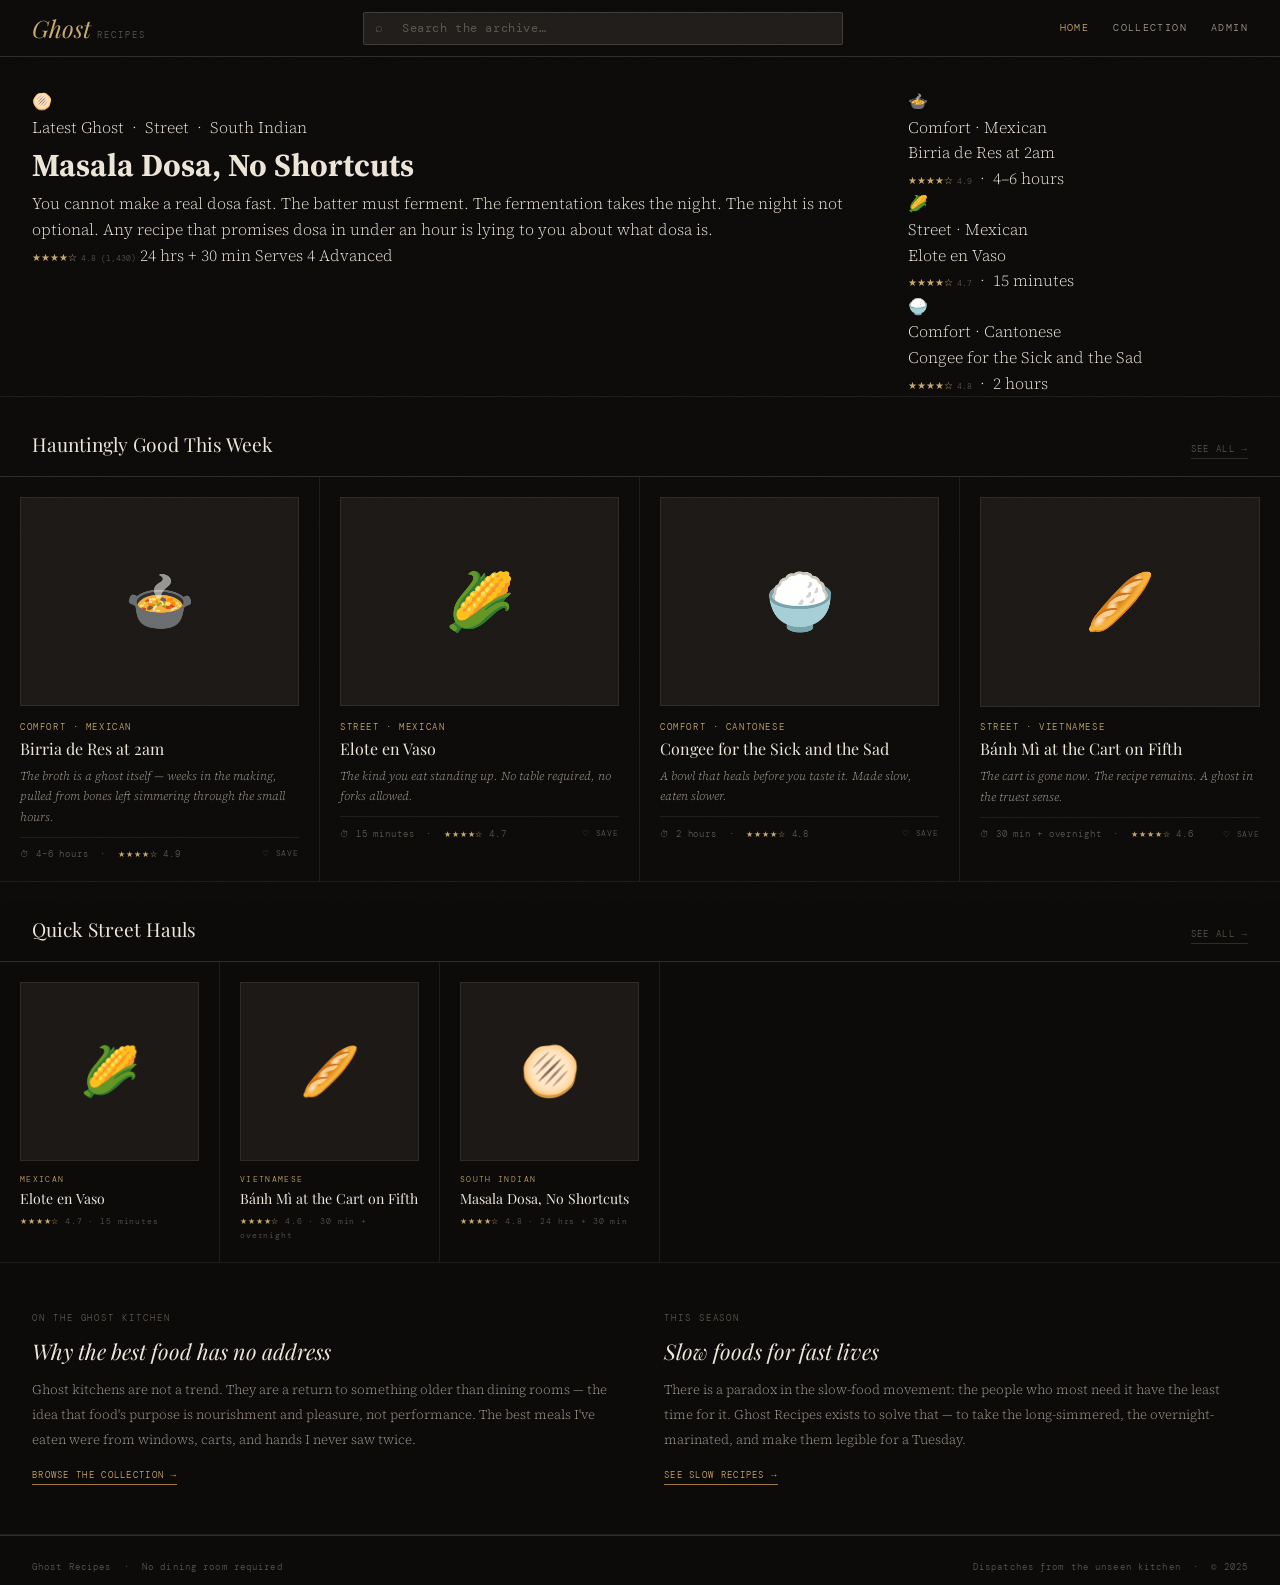
==== commit 8b817324: "Fixing Merge Conflicts" ====
--- a/ghost-recipes-fn/index.html
+++ b/ghost-recipes-fn/index.html
@@ -4,7 +4,7 @@
 <meta charset="UTF-8">
 <meta name="viewport" content="width=device-width, initial-scale=1.0">
 <title>Ghost Recipes — Dispatches from the Unseen Kitchen</title>
-<link rel="stylesheet" href="css/style2.css">
+<link rel="stylesheet" href="css/style.css">
 </head>
 <body>
 
@@ -25,13 +25,13 @@
     </nav>
   </div>
 </header>
-<!--
+
 <div style="max-width:1280px;margin:0 auto;padding:2rem 2rem 0;border-bottom:1px solid var(--border)">
   <div id="heroSection" style="display:grid;grid-template-columns:1fr 340px">
     <div style="padding:4rem;text-align:center;color:var(--text3);font-family:var(--mono);font-size:.7rem;letter-spacing:.15em">Loading…</div>
   </div>
 </div>
--->
+
 <div class="section-head">
   <h2 class="section-title">Hauntingly Good This Week</h2>
   <a class="section-link" href="pages/recipes.html">See all →</a>
--- a/ghost-recipes-fn/css/style.css
+++ b/ghost-recipes-fn/css/style.css
@@ -0,0 +1,430 @@
+/* ═══════════════════════════════════════════════
+   GHOST RECIPES — SHARED STYLESHEET
+   ═══════════════════════════════════════════════ */
+
+@import url('https://fonts.googleapis.com/css2?family=Playfair+Display:ital,wght@0,400;0,500;0,700;1,400;1,500&family=Source+Serif+4:ital,wght@0,300;0,400;1,300;1,400&family=DM+Mono:wght@300;400&display=swap');
+
+/* ── TOKENS ── */
+:root {
+  --bg:        #0c0b0a;
+  --bg2:       #141210;
+  --bg3:       #1c1916;
+  --surface:   #201d1a;
+  --surface2:  #272320;
+  --border:    rgba(255,255,255,0.08);
+  --border2:   rgba(255,255,255,0.14);
+  --text:      #ede5d8;
+  --text2:     #a39a8c;
+  --text3:     #5c5650;
+  --gold:      #c9a96e;
+  --gold2:     #a07840;
+  --gold-bg:   rgba(201,169,110,0.07);
+  --gold-bg2:  rgba(201,169,110,0.13);
+  --red:       #bf4a39;
+  --red-bg:    rgba(191,74,57,0.1);
+  --green:     #5a9e6f;
+  --green-bg:  rgba(90,158,111,0.1);
+  --serif:     'Playfair Display', Georgia, serif;
+  --body:      'Source Serif 4', Georgia, serif;
+  --mono:      'DM Mono', monospace;
+}
+
+/* ── RESET ── */
+*, *::before, *::after { box-sizing: border-box; margin: 0; padding: 0; }
+html { font-size: 16px; scroll-behavior: smooth; }
+body {
+  background: var(--bg);
+  color: var(--text);
+  font-family: var(--body);
+  font-weight: 300;
+  line-height: 1.6;
+  min-height: 100vh;
+  overflow-x: hidden;
+}
+body::after {
+  content: '';
+  position: fixed; inset: 0;
+  pointer-events: none; z-index: 9999;
+  opacity: 0.018;
+  background-image: url("data:image/svg+xml,%3Csvg xmlns='http://www.w3.org/2000/svg'%3E%3Cfilter id='n'%3E%3CfeTurbulence type='fractalNoise' baseFrequency='0.75' numOctaves='4' stitchTiles='stitch'/%3E%3C/filter%3E%3Crect width='100%25' height='100%25' filter='url(%23n)'/%3E%3C/svg%3E");
+  background-size: 180px;
+}
+a { text-decoration: none; color: inherit; }
+button { cursor: pointer; background: none; border: none; font: inherit; color: inherit; }
+img { display: block; max-width: 100%; }
+
+/* ── MASTHEAD ── */
+.masthead {
+  background: var(--bg);
+  border-bottom: 1px solid var(--border2);
+  position: sticky; top: 0; z-index: 200;
+}
+.masthead-top {
+  display: flex; align-items: center;
+  justify-content: space-between;
+  padding: 0 2rem; height: 56px; gap: 1.5rem;
+}
+.logo-wrap { display: flex; align-items: baseline; gap: 0.4rem; flex-shrink: 0; }
+.logo-ghost { font-family: var(--serif); font-style: italic; font-size: 1.5rem; color: var(--gold); }
+.logo-recipes { font-family: var(--mono); font-size: 0.55rem; letter-spacing: 0.22em; text-transform: uppercase; color: var(--text3); }
+
+.search-wrap { flex: 1; max-width: 480px; position: relative; }
+.search-wrap input {
+  width: 100%; background: var(--surface);
+  border: 1px solid var(--border2); border-radius: 2px;
+  padding: 0.5rem 1rem 0.5rem 2.4rem;
+  font-family: var(--mono); font-size: 0.72rem;
+  color: var(--text); letter-spacing: 0.05em; outline: none;
+  transition: border-color 0.2s;
+}
+.search-wrap input::placeholder { color: var(--text3); }
+.search-wrap input:focus { border-color: var(--gold2); }
+.search-icon { position: absolute; left: 0.75rem; top: 50%; transform: translateY(-50%); color: var(--text3); font-size: 0.8rem; pointer-events: none; }
+
+.masthead-links { display: flex; gap: 1.5rem; align-items: center; flex-shrink: 0; }
+.masthead-links a {
+  font-family: var(--mono); font-size: 0.62rem;
+  letter-spacing: 0.14em; text-transform: uppercase;
+  color: var(--text2); transition: color 0.2s;
+}
+.masthead-links a:hover, .masthead-links a.active { color: var(--gold); }
+
+.category-nav {
+  display: flex; padding: 0 2rem;
+  border-top: 1px solid var(--border);
+  overflow-x: auto; scrollbar-width: none;
+}
+.category-nav::-webkit-scrollbar { display: none; }
+.cat-btn {
+  font-family: var(--mono); font-size: 0.6rem;
+  letter-spacing: 0.16em; text-transform: uppercase;
+  color: var(--text3); padding: 0.7rem 1.1rem;
+  white-space: nowrap; border-bottom: 2px solid transparent;
+  transition: all 0.2s;
+}
+.cat-btn:hover { color: var(--text2); }
+.cat-btn.active { color: var(--gold); border-bottom-color: var(--gold); }
+
+/* ── STARS ── */
+.stars { color: var(--gold); font-size: 0.65rem; }
+.stars-count { font-family: var(--mono); font-size: 0.53rem; color: var(--text3); margin-left: 0.25rem; }
+
+/* ── SECTION HEADER ── */
+.section-head {
+  display: flex; align-items: baseline;
+  justify-content: space-between;
+  padding: 2rem 2rem 1rem;
+  max-width: 1280px; margin: 0 auto;
+  border-bottom: 1px solid var(--border2);
+}
+.section-title { font-family: var(--serif); font-size: 1.2rem; font-weight: 400; color: var(--text); }
+.section-link {
+  font-family: var(--mono); font-size: 0.58rem;
+  letter-spacing: 0.14em; text-transform: uppercase;
+  color: var(--text3); border-bottom: 1px solid var(--border2);
+  padding-bottom: 1px; transition: color 0.2s;
+}
+.section-link:hover { color: var(--gold); border-color: var(--gold); }
+
+/* ── RECIPE CARD (grid) ── */
+.card-grid {
+  display: grid; grid-template-columns: repeat(4, 1fr);
+  max-width: 1280px; margin: 0 auto;
+  border-bottom: 1px solid var(--border);
+}
+.recipe-card {
+  padding: 1.25rem; border-right: 1px solid var(--border);
+  cursor: pointer; transition: background 0.2s; position: relative;
+}
+.recipe-card:last-child { border-right: none; }
+.recipe-card:hover { background: var(--gold-bg); }
+.card-thumb {
+  width: 100%; aspect-ratio: 4/3;
+  background: var(--bg3); border: 1px solid var(--border);
+  overflow: hidden; display: flex; align-items: center;
+  justify-content: center; font-size: 3.5rem; margin-bottom: 0.85rem;
+}
+.card-thumb-inner { transition: transform 0.4s ease; width: 100%; height: 100%; display: flex; align-items: center; justify-content: center; }
+.recipe-card:hover .card-thumb-inner { transform: scale(1.05); }
+.card-label { font-family: var(--mono); font-size: 0.55rem; letter-spacing: 0.18em; text-transform: uppercase; color: var(--gold); margin-bottom: 0.3rem; }
+.card-title { font-family: var(--serif); font-size: 1rem; font-weight: 400; line-height: 1.3; color: var(--text); margin-bottom: 0.4rem; }
+.card-desc { font-size: 0.75rem; line-height: 1.7; color: var(--text2); margin-bottom: 0.6rem; font-style: italic; }
+.card-footer { display: flex; align-items: center; justify-content: space-between; padding-top: 0.6rem; border-top: 1px solid var(--border); }
+.card-time { font-family: var(--mono); font-size: 0.55rem; letter-spacing: 0.1em; color: var(--text3); }
+.save-btn { font-family: var(--mono); font-size: 0.52rem; letter-spacing: 0.1em; text-transform: uppercase; color: var(--text3); display: flex; align-items: center; gap: 0.3rem; transition: color 0.2s; }
+.save-btn:hover, .save-btn.saved { color: var(--gold); }
+
+/* ── H-LIST ── */
+.h-list { max-width: 1280px; margin: 0 auto; border-bottom: 1px solid var(--border); }
+.h-list-inner { display: flex; overflow-x: auto; scrollbar-width: none; }
+.h-list-inner::-webkit-scrollbar { display: none; }
+.h-card { flex: 0 0 220px; padding: 1.25rem; border-right: 1px solid var(--border); cursor: pointer; transition: background 0.2s; }
+.h-card:hover { background: var(--gold-bg); }
+.h-card-thumb { width: 100%; aspect-ratio: 1; background: var(--bg3); border: 1px solid var(--border); overflow: hidden; display: flex; align-items: center; justify-content: center; font-size: 3rem; margin-bottom: 0.75rem; }
+.h-card-thumb-inner { transition: transform 0.4s; width: 100%; height: 100%; display: flex; align-items: center; justify-content: center; }
+.h-card:hover .h-card-thumb-inner { transform: scale(1.06); }
+.h-card-label { font-family: var(--mono); font-size: 0.53rem; letter-spacing: 0.16em; text-transform: uppercase; color: var(--gold); margin-bottom: 0.25rem; }
+.h-card-title { font-family: var(--serif); font-size: 0.88rem; line-height: 1.3; color: var(--text); }
+.h-card-time { font-family: var(--mono); font-size: 0.53rem; letter-spacing: 0.1em; color: var(--text3); margin-top: 0.4rem; }
+
+/* ── EDITORIAL BAND ── */
+.editorial-band {
+  max-width: 1280px; margin: 0 auto;
+  padding: 3rem 2rem; display: grid;
+  grid-template-columns: 1fr 1fr; gap: 3rem;
+  border-bottom: 1px solid var(--border);
+}
+.ed-overline { font-family: var(--mono); font-size: 0.55rem; letter-spacing: 0.22em; text-transform: uppercase; color: var(--text3); margin-bottom: 0.75rem; }
+.ed-title { font-family: var(--serif); font-size: 1.35rem; font-style: italic; font-weight: 400; line-height: 1.3; color: var(--text); margin-bottom: 0.75rem; }
+.ed-body { font-size: 0.82rem; line-height: 1.9; color: var(--text2); }
+.ed-link { display: inline-block; font-family: var(--mono); font-size: 0.58rem; letter-spacing: 0.14em; text-transform: uppercase; color: var(--gold); border-bottom: 1px solid var(--gold2); padding-bottom: 1px; margin-top: 1rem; transition: opacity 0.2s; }
+.ed-link:hover { opacity: 0.7; }
+
+/* ── FOOTER ── */
+footer {
+  border-top: 1px solid var(--border2);
+  padding: 1.5rem 2rem;
+  display: flex; justify-content: space-between;
+  font-family: var(--mono); font-size: 0.58rem;
+  letter-spacing: 0.12em; color: var(--text3);
+}
+
+/* ── UTILITY ── */
+.fade-in { animation: fadeUp 0.35s ease both; }
+@keyframes fadeUp {
+  from { opacity: 0; transform: translateY(10px); }
+  to   { opacity: 1; transform: translateY(0); }
+}
+.empty-state {
+  grid-column: 1 / -1;
+  padding: 4rem 2rem; text-align: center;
+  font-family: var(--mono); font-size: 0.7rem;
+  letter-spacing: 0.15em; color: var(--text3);
+}
+
+/* ─────────────────────────────────────────────────
+   RECIPE PAGE
+   ───────────────────────────────────────────────── */
+.rp-back {
+  display: inline-flex; align-items: center; gap: 0.5rem;
+  font-family: var(--mono); font-size: 0.6rem;
+  letter-spacing: 0.14em; text-transform: uppercase;
+  color: var(--text3); padding: 1.25rem 2rem;
+  transition: color 0.2s; border-bottom: 1px solid var(--border);
+  width: 100%;
+}
+.rp-back:hover { color: var(--gold); }
+
+.rp-hero {
+  display: grid; grid-template-columns: 1fr 400px;
+  max-width: 1280px; margin: 0 auto;
+  border-bottom: 1px solid var(--border);
+}
+.rp-hero-img {
+  aspect-ratio: 4/3; background: var(--bg3);
+  display: flex; align-items: center; justify-content: center;
+  font-size: 10rem; border-right: 1px solid var(--border);
+}
+.rp-hero-meta { padding: 2.5rem 2rem; display: flex; flex-direction: column; }
+.rp-label { font-family: var(--mono); font-size: 0.58rem; letter-spacing: 0.22em; text-transform: uppercase; color: var(--gold); margin-bottom: 0.75rem; }
+.rp-title { font-family: var(--serif); font-size: 2.1rem; font-weight: 400; line-height: 1.1; color: var(--text); margin-bottom: 0.85rem; }
+.rp-byline { font-family: var(--mono); font-size: 0.58rem; letter-spacing: 0.1em; color: var(--text3); margin-bottom: 1rem; }
+.rp-intro { font-family: var(--body); font-style: italic; font-size: 0.88rem; line-height: 1.85; color: var(--text2); flex: 1; border-top: 1px solid var(--border); padding-top: 1rem; margin-top: 0.5rem; }
+
+.rp-stats {
+  display: grid; grid-template-columns: repeat(4, 1fr);
+  border-top: 1px solid var(--border2);
+  border-bottom: 1px solid var(--border);
+  max-width: 1280px; margin: 0 auto;
+}
+.rp-stat { padding: 1rem 1.5rem; border-right: 1px solid var(--border); text-align: center; }
+.rp-stat:last-child { border-right: none; }
+.rp-stat-label { font-family: var(--mono); font-size: 0.52rem; letter-spacing: 0.2em; text-transform: uppercase; color: var(--text3); margin-bottom: 0.3rem; }
+.rp-stat-val { font-family: var(--serif); font-size: 1rem; color: var(--text); }
+
+.rp-body {
+  display: grid; grid-template-columns: 300px 1fr;
+  max-width: 1280px; margin: 0 auto;
+  border-bottom: 1px solid var(--border);
+}
+.rp-ingredients { border-right: 1px solid var(--border); padding: 2rem; position: sticky; top: 98px; align-self: start; }
+.rp-col-label { font-family: var(--mono); font-size: 0.56rem; letter-spacing: 0.22em; text-transform: uppercase; color: var(--text3); margin-bottom: 1rem; padding-bottom: 0.75rem; border-bottom: 1px solid var(--border); }
+.ing-group-title { font-family: var(--serif); font-style: italic; font-size: 0.85rem; color: var(--text2); margin: 1rem 0 0.5rem; }
+.ing-item { display: flex; justify-content: space-between; align-items: baseline; gap: 0.75rem; padding: 0.5rem 0; border-bottom: 1px solid var(--border); font-size: 0.78rem; color: var(--text2); line-height: 1.4; }
+.ing-qty { font-family: var(--mono); font-size: 0.62rem; letter-spacing: 0.06em; color: var(--gold); white-space: nowrap; flex-shrink: 0; }
+.ing-yield { font-family: var(--mono); font-size: 0.58rem; letter-spacing: 0.08em; color: var(--text3); padding-top: 1rem; margin-top: 0.5rem; border-top: 1px solid var(--border); }
+
+.rp-steps { padding: 2rem 2.5rem; }
+.rp-blog-intro { font-family: var(--body); font-style: italic; font-size: 1rem; line-height: 1.9; color: var(--text2); margin-bottom: 2rem; border-bottom: 1px solid var(--border); padding-bottom: 2rem; }
+.rp-blog-intro strong { font-style: normal; color: var(--text); font-weight: 400; }
+.rp-blog-h { font-family: var(--serif); font-size: 1.15rem; font-weight: 400; color: var(--text); margin: 2rem 0 0.75rem; }
+.rp-blog-p { font-size: 0.83rem; line-height: 1.95; color: var(--text2); margin-bottom: 1rem; }
+blockquote { border-left: 2px solid var(--gold2); padding: 0.25rem 0 0.25rem 1.5rem; margin: 1.75rem 0; font-family: var(--serif); font-style: italic; font-size: 1.05rem; color: var(--text); line-height: 1.65; }
+.steps-label { font-family: var(--mono); font-size: 0.56rem; letter-spacing: 0.22em; text-transform: uppercase; color: var(--text3); margin: 2rem 0 1.25rem; padding-top: 1.5rem; border-top: 1px solid var(--border); display: block; }
+.step { display: grid; grid-template-columns: 2rem 1fr; gap: 1rem; margin-bottom: 1.5rem; }
+.step-n { font-family: var(--mono); font-size: 0.6rem; color: var(--gold); padding-top: 0.2rem; }
+.step-t { font-size: 0.83rem; line-height: 1.85; color: var(--text2); }
+
+/* ─────────────────────────────────────────────────
+   ADMIN PAGE
+   ───────────────────────────────────────────────── */
+.admin-layout {
+  display: grid; grid-template-columns: 260px 1fr;
+  min-height: calc(100vh - 56px);
+}
+.admin-sidebar {
+  border-right: 1px solid var(--border2);
+  padding: 2rem 0;
+  position: sticky; top: 56px; align-self: start;
+  height: calc(100vh - 56px); overflow-y: auto;
+}
+.admin-sidebar-label {
+  font-family: var(--mono); font-size: 0.55rem;
+  letter-spacing: 0.22em; text-transform: uppercase;
+  color: var(--text3); padding: 0 1.5rem 0.75rem;
+  border-bottom: 1px solid var(--border); margin-bottom: 0.5rem;
+}
+.sidebar-btn {
+  display: flex; align-items: center; gap: 0.75rem;
+  width: 100%; padding: 0.75rem 1.5rem;
+  font-family: var(--mono); font-size: 0.65rem;
+  letter-spacing: 0.1em; color: var(--text2);
+  transition: all 0.2s; border-left: 2px solid transparent;
+}
+.sidebar-btn:hover { color: var(--text); background: var(--gold-bg); }
+.sidebar-btn.active { color: var(--gold); border-left-color: var(--gold); background: var(--gold-bg); }
+.sidebar-btn .btn-icon { font-size: 0.9rem; }
+
+.admin-main { padding: 2rem 2.5rem; }
+.admin-panel { display: none; }
+.admin-panel.active { display: block; animation: fadeUp 0.25s ease both; }
+
+.admin-panel-title {
+  font-family: var(--serif); font-size: 1.5rem; font-weight: 400;
+  color: var(--text); margin-bottom: 0.4rem;
+}
+.admin-panel-sub {
+  font-family: var(--mono); font-size: 0.6rem;
+  letter-spacing: 0.12em; color: var(--text3); margin-bottom: 2rem;
+}
+
+/* Form */
+.form-grid { display: grid; grid-template-columns: 1fr 1fr; gap: 1.25rem; }
+.form-grid.full { grid-template-columns: 1fr; }
+.form-group { display: flex; flex-direction: column; gap: 0.4rem; }
+.form-group.span2 { grid-column: span 2; }
+.form-label {
+  font-family: var(--mono); font-size: 0.58rem;
+  letter-spacing: 0.16em; text-transform: uppercase; color: var(--text3);
+}
+.form-input, .form-select, .form-textarea {
+  background: var(--surface); border: 1px solid var(--border2);
+  border-radius: 2px; padding: 0.65rem 0.85rem;
+  font-family: var(--body); font-size: 0.82rem;
+  color: var(--text); outline: none; transition: border-color 0.2s;
+  width: 100%;
+}
+.form-input:focus, .form-select:focus, .form-textarea:focus { border-color: var(--gold2); }
+.form-input::placeholder, .form-textarea::placeholder { color: var(--text3); }
+.form-select { appearance: none; background-image: url("data:image/svg+xml,%3Csvg xmlns='http://www.w3.org/2000/svg' width='10' height='6'%3E%3Cpath d='M0 0l5 6 5-6z' fill='%235c5650'/%3E%3C/svg%3E"); background-repeat: no-repeat; background-position: right 0.85rem center; padding-right: 2rem; }
+.form-select option { background: #201d1a; }
+.form-textarea { resize: vertical; min-height: 100px; line-height: 1.7; }
+
+.form-divider { grid-column: span 2; border: none; border-top: 1px solid var(--border); margin: 0.5rem 0; }
+
+/* Dynamic list (ingredients / steps) */
+.dynamic-list { display: flex; flex-direction: column; gap: 0.6rem; margin-bottom: 0.75rem; }
+.dynamic-row { display: grid; gap: 0.5rem; align-items: center; }
+.dynamic-row.ing-row { grid-template-columns: 1fr 130px 32px; }
+.dynamic-row.step-row { grid-template-columns: 1fr 32px; }
+.remove-row-btn {
+  width: 32px; height: 32px; display: flex; align-items: center; justify-content: center;
+  border: 1px solid var(--border2); border-radius: 2px;
+  color: var(--text3); font-size: 1rem; transition: all 0.2s; flex-shrink: 0;
+}
+.remove-row-btn:hover { border-color: var(--red); color: var(--red); background: var(--red-bg); }
+.add-row-btn {
+  font-family: var(--mono); font-size: 0.6rem; letter-spacing: 0.12em;
+  text-transform: uppercase; color: var(--gold); border: 1px dashed var(--gold2);
+  padding: 0.45rem 0.85rem; border-radius: 2px; transition: all 0.2s;
+}
+.add-row-btn:hover { background: var(--gold-bg); }
+
+/* Buttons */
+.btn {
+  font-family: var(--mono); font-size: 0.65rem; letter-spacing: 0.14em;
+  text-transform: uppercase; padding: 0.7rem 1.4rem;
+  border-radius: 2px; transition: all 0.2s; display: inline-flex;
+  align-items: center; gap: 0.5rem;
+}
+.btn-primary { background: var(--gold); color: var(--bg); border: 1px solid var(--gold); }
+.btn-primary:hover { background: var(--gold2); border-color: var(--gold2); }
+.btn-ghost { background: transparent; color: var(--text2); border: 1px solid var(--border2); }
+.btn-ghost:hover { border-color: var(--border2); color: var(--text); background: var(--surface); }
+.btn-danger { background: transparent; color: var(--red); border: 1px solid rgba(191,74,57,0.3); }
+.btn-danger:hover { background: var(--red-bg); border-color: var(--red); }
+.btn-row { display: flex; gap: 0.75rem; margin-top: 1.5rem; flex-wrap: wrap; }
+
+/* Recipe list table */
+.recipe-table { width: 100%; border-collapse: collapse; margin-top: 1rem; }
+.recipe-table th {
+  font-family: var(--mono); font-size: 0.55rem; letter-spacing: 0.18em;
+  text-transform: uppercase; color: var(--text3); text-align: left;
+  padding: 0.6rem 1rem; border-bottom: 1px solid var(--border2);
+}
+.recipe-table td { padding: 0.85rem 1rem; border-bottom: 1px solid var(--border); font-size: 0.8rem; color: var(--text2); vertical-align: middle; }
+.recipe-table tr:hover td { background: var(--gold-bg); }
+.recipe-table .td-title { font-family: var(--serif); font-size: 0.95rem; color: var(--text); }
+.recipe-table .td-tag { font-family: var(--mono); font-size: 0.55rem; letter-spacing: 0.12em; text-transform: uppercase; color: var(--gold); }
+.table-actions { display: flex; gap: 0.5rem; }
+.tbl-btn {
+  font-family: var(--mono); font-size: 0.55rem; letter-spacing: 0.1em;
+  text-transform: uppercase; padding: 0.3rem 0.7rem;
+  border: 1px solid var(--border2); border-radius: 2px;
+  transition: all 0.2s; color: var(--text3);
+}
+.tbl-btn:hover { color: var(--gold); border-color: var(--gold); background: var(--gold-bg); }
+.tbl-btn.danger:hover { color: var(--red); border-color: var(--red); background: var(--red-bg); }
+
+/* Stats cards */
+.stat-cards { display: grid; grid-template-columns: repeat(4, 1fr); gap: 1px; background: var(--border); border: 1px solid var(--border); margin-bottom: 2rem; }
+.stat-card { background: var(--bg2); padding: 1.25rem 1.5rem; }
+.stat-card-label { font-family: var(--mono); font-size: 0.55rem; letter-spacing: 0.18em; text-transform: uppercase; color: var(--text3); margin-bottom: 0.4rem; }
+.stat-card-val { font-family: var(--serif); font-size: 1.8rem; color: var(--text); line-height: 1; }
+.stat-card-sub { font-family: var(--mono); font-size: 0.55rem; color: var(--text3); margin-top: 0.3rem; }
+
+/* Toast */
+.toast {
+  position: fixed; bottom: 2rem; right: 2rem; z-index: 9000;
+  background: var(--surface2); border: 1px solid var(--border2);
+  padding: 0.85rem 1.25rem; font-family: var(--mono); font-size: 0.65rem;
+  letter-spacing: 0.1em; color: var(--text); border-radius: 2px;
+  transform: translateY(120%); opacity: 0; transition: all 0.3s;
+  display: flex; align-items: center; gap: 0.6rem;
+}
+.toast.show { transform: translateY(0); opacity: 1; }
+.toast.success { border-color: rgba(90,158,111,0.4); }
+.toast.error { border-color: rgba(191,74,57,0.4); }
+
+/* Login page */
+.login-wrap {
+  min-height: 100vh; display: flex; align-items: center;
+  justify-content: center; padding: 2rem;
+  background: radial-gradient(ellipse 60% 50% at 50% 60%, rgba(201,169,110,0.04) 0%, transparent 70%);
+}
+.login-box {
+  width: 100%; max-width: 400px;
+  border: 1px solid var(--border2); padding: 2.5rem;
+  background: var(--bg2);
+}
+.login-logo { text-align: center; margin-bottom: 2rem; }
+.login-eyebrow { font-family: var(--mono); font-size: 0.55rem; letter-spacing: 0.22em; text-transform: uppercase; color: var(--text3); text-align: center; margin-bottom: 2rem; }
+.login-divider { border: none; border-top: 1px solid var(--border); margin: 1.5rem 0; }
+.login-error { font-family: var(--mono); font-size: 0.62rem; letter-spacing: 0.08em; color: var(--red); background: var(--red-bg); border: 1px solid rgba(191,74,57,0.3); padding: 0.65rem 0.85rem; margin-bottom: 1rem; display: none; }
+.login-error.show { display: block; }
+
+/* ── RESPONSIVE ── */
+@media (max-width: 1100px) { .card-grid { grid-template-columns: repeat(3, 1fr); } .stat-cards { grid-template-columns: repeat(2, 1fr); } }
+@media (max-width: 900px) { .admin-layout { grid-template-columns: 1fr; } .admin-sidebar { position: static; height: auto; display: flex; flex-wrap: wrap; gap: 0; padding: 0.5rem; border-right: none; border-bottom: 1px solid var(--border2); } .form-grid { grid-template-columns: 1fr; } .form-group.span2 { grid-column: span 1; } .form-divider { grid-column: span 1; } }
+@media (max-width: 800px) { .card-grid { grid-template-columns: repeat(2, 1fr); } .editorial-band { grid-template-columns: 1fr; gap: 2rem; } .rp-hero { grid-template-columns: 1fr; } .rp-hero-img { aspect-ratio: 16/9; font-size: 6rem; border-right: none; border-bottom: 1px solid var(--border); } .rp-body { grid-template-columns: 1fr; } .rp-ingredients { position: static; border-right: none; border-bottom: 1px solid var(--border); } .rp-stats { grid-template-columns: repeat(2, 1fr); } .masthead-links { display: none; } }
+@media (max-width: 560px) { .card-grid { grid-template-columns: 1fr; } }
